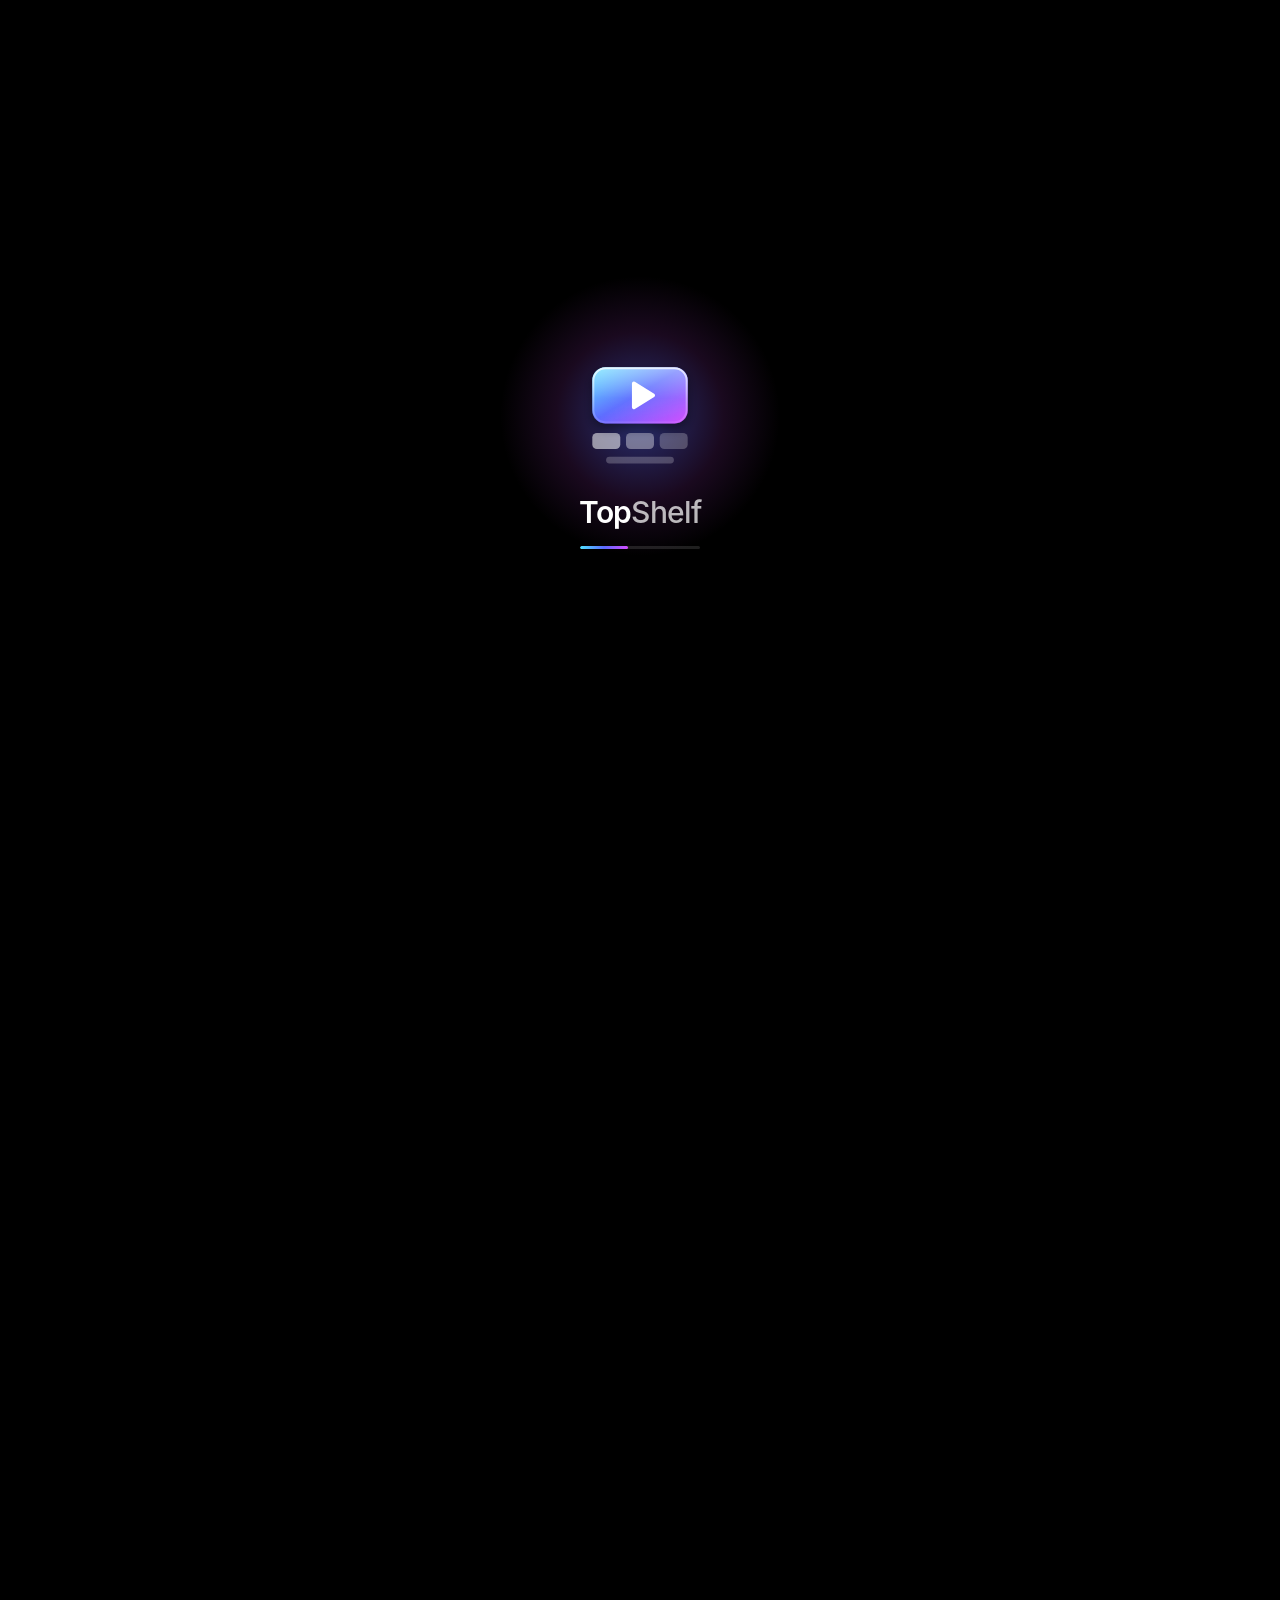
==== app/src/main/assets/index.html @ 3bc80e7e "Settings: the assistant's voices as a list (pick to hear, stays open); values on the full-screen Set" ====
<!doctype html>
<html lang="en">
<head>
<meta charset="utf-8">
<meta name="referrer" content="no-referrer">
<meta name="viewport" content="width=device-width, initial-scale=1, user-scalable=no">
<title>TopShelf</title>
<style>
@font-face { font-family: Inter; src: url(fonts/Inter-Regular.otf); font-weight: 400; }
@font-face { font-family: Inter; src: url(fonts/Inter-Medium.otf); font-weight: 500; }
@font-face { font-family: Inter; src: url(fonts/Inter-SemiBold.otf); font-weight: 600 700; }

:root {
  --ease: cubic-bezier(.2, .8, .2, 1);
  --spring: cubic-bezier(.34, 1.4, .5, 1);
  --tw: 19.4rem;              /* tile width: 5 across a 1920px screen */
  --th: calc(var(--tw) * 9 / 16);
  --glass: rgba(42, 42, 46, .58);
  --glass-hi: rgba(255, 255, 255, .14);
  --text-dim: rgba(255, 255, 255, .62);
  --scroll: 0rem;
}
/* 1rem = 16px on a 1920x1080 screen, always 16:9 */
html { font-size: min(calc(100vw / 120), calc(100vh / 67.5)); }
/* phone held upright: the screen is 64rem wide */
@media (max-aspect-ratio: 20/21) { html { font-size: min(calc(100vw / 64), calc(100vh / 100)); } }
html, body {
  margin: 0; height: 100%; overflow: hidden; overflow: clip;   /* clip: the page itself can never be scrolled */ background: #000; color: #fff;
  font-family: Inter, "Google Sans", system-ui, sans-serif;
  -webkit-font-smoothing: antialiased; cursor: none; user-select: none;
}
/* The stage fills the whole screen. 1rem is sized so a 16:9 area fits; wider screens (phones)
   get extra width, which the layout uses (more dock columns, wider guide). */
:root { --sw: 120; --sh: 67.5; --safe-l: 0px; --safe-r: 0px; --safe-t: 0px; --safe-b: 0px; }
/* The stage (all controls) stays clear of the camera cutout; the photo and full-screen video
   reach past it to the real screen edges. */
#stage {
  position: absolute; left: var(--safe-l); right: var(--safe-r); top: 0; bottom: 0; overflow: visible; background: #000;
  touch-action: none; -webkit-tap-highlight-color: transparent;
}

/* ---------- Background photos ---------- */
#bg {
  position: absolute; top: 0; bottom: 0; left: calc(-1 * var(--safe-l)); right: calc(-1 * var(--safe-r));
  overflow: hidden; transition: filter .6s var(--ease), scale .6s var(--ease);
}
.bgimg {
  position: absolute; inset: -3%; background: center / cover no-repeat;
  opacity: 0; transition: opacity 1.6s ease; will-change: opacity, transform;
}
.bgimg.show { opacity: 1; }
.bgimg.kb { animation: kb var(--kbdur, 40s) linear forwards; }
@keyframes kb {
  from { transform: scale(1.0) translate(0, 0); }
  to   { transform: scale(1.09) translate(var(--kx, -1%), var(--ky, -1%)); }
}
body.still .bgimg.kb, body.deep .bgimg.kb, body.paused .bgimg.kb { animation-play-state: paused; }
#aurora {
  position: absolute; inset: 0; opacity: 0; transition: opacity 1.2s ease;
  background:
    radial-gradient(60% 70% at 18% 20%, #2b4b9b 0%, transparent 60%),
    radial-gradient(55% 60% at 85% 15%, #6a2f8a 0%, transparent 60%),
    radial-gradient(70% 70% at 60% 85%, #0f5c6e 0%, transparent 65%),
    #0b0d18;
}
body.nophotos #aurora { opacity: 1; }
body.deep #bg { filter: brightness(.6) saturate(1.15); scale: 1.03; }
body.settings-open #bg { filter: brightness(.7); }

#scrim {
  position: absolute; top: 0; bottom: 0; left: calc(-1 * var(--safe-l)); right: calc(-1 * var(--safe-r)); pointer-events: none;
  background: linear-gradient(to bottom,
    rgba(0,0,0,.42) 0%, rgba(0,0,0,0) 16%, rgba(0,0,0,0) 38%,
    rgba(0,0,0,.08) 62%, rgba(0,0,0,.45) 100%);
  transition: opacity .6s var(--ease);
}
body.shelf #scrim { opacity: .55; }

/* ---------- Clock & caption ---------- */
#topbar {
  position: absolute; top: 2.6rem; right: 6rem; display: flex; align-items: center; gap: 1.1rem; z-index: 30;
}
.tb {
  position: relative; width: 3.8rem; height: 3.8rem; border-radius: 50%; display: grid; place-items: center;
  color: #fff; background: rgba(40, 40, 44, .42);
  backdrop-filter: blur(1.2rem) saturate(1.5); -webkit-backdrop-filter: blur(1.2rem) saturate(1.5);
  box-shadow: 0 .3rem 1rem rgba(0,0,0,.25), inset 0 0 0 1px rgba(255,255,255,.1);
  transition: scale .22s var(--ease), background .2s, color .2s, opacity .4s;
}
.tb svg { width: 1.9rem; height: 1.9rem; }
.tb .tip {
  position: absolute; top: 4.7rem; left: 50%; translate: -50% -.3rem; font-size: 1.05rem; font-weight: 500;
  white-space: nowrap; color: #fff; opacity: 0; transition: opacity .2s, translate .2s; text-shadow: 0 .1rem .6rem rgba(0,0,0,.6);
}
.tb.sel { background: #fff; color: #111; scale: 1.14; }
.tb.sel .tip { opacity: 1; translate: -50% 0; }
body.shelf .tb, body.shelf #topbar { opacity: 0; pointer-events: none; }
#clock {
  margin-left: .8rem; font-size: 2rem; font-weight: 500;
  letter-spacing: -.01em; text-shadow: 0 .1rem .8rem rgba(0,0,0,.45);
  font-variant-numeric: tabular-nums; transition: opacity .4s;
}
body.clock-off #clock { opacity: 0; }

#caption {
  position: absolute; left: 6rem; top: 37.6rem; translate: 0 -100%; max-width: 62rem;
  text-shadow: 0 .1rem 1rem rgba(0,0,0,.55);
  transition: opacity .5s var(--ease), top .6s var(--ease), translate .5s var(--ease);
}
#caption .sub { font-size: 1.05rem; font-weight: 600; letter-spacing: .08em; text-transform: uppercase; color: var(--text-dim); }
#caption .title {
  font-size: 2rem; font-weight: 600; letter-spacing: -.015em; line-height: 1.18; margin-top: .45rem;
  display: -webkit-box; -webkit-line-clamp: 2; -webkit-box-orient: vertical; overflow: hidden;
  transition: font-size .6s var(--ease);
}
#caption .by { font-size: 1.1rem; color: var(--text-dim); margin-top: .5rem; }
#caption.swap { opacity: 0; translate: 0 calc(-100% + .6rem); }
body.deep #caption { opacity: 0; }
body.shelf #caption { top: 60rem; }
/* The photo's title only shows in photo mode, not above the apps. */
body:not(.shelf) #caption { opacity: 0; }
body.shelf #caption .title { font-size: 3rem; }
body.nophotos #caption { opacity: 0; }

#shelfhint {
  position: absolute; right: 6rem; bottom: 5.4rem; font-size: 1.1rem; color: var(--text-dim);
  opacity: 0; transition: opacity .5s; text-shadow: 0 .1rem .6rem rgba(0,0,0,.6);
}
body.shelf #shelfhint { opacity: 1; }
#pausebadge {
  position: absolute; top: 3.2rem; left: 6rem; font-size: 1.1rem; font-weight: 600;
  padding: .5rem 1rem; border-radius: 2rem; background: var(--glass);
  backdrop-filter: blur(1.5rem); opacity: 0; transition: opacity .3s;
}
body.paused #pausebadge { opacity: 1; }

/* ---------- Home grid ---------- */
#content {
  position: absolute; inset: 0; translate: 0 0;
  transition: translate .55s var(--ease), opacity .45s var(--ease);
}
body.shelf #content { opacity: 0; translate: 0 10rem; pointer-events: none; }
body.deep #content { opacity: 0; translate: 0 6rem; pointer-events: none; }

/* All-apps drawer: hidden below the screen, slides up when you go down from the dock */
#drawer {
  position: absolute; left: 3rem; right: 3rem; top: 8.8rem; bottom: 2.2rem; border-radius: 3.4rem;
  overflow: hidden; translate: 0 calc(100% + 5rem); opacity: 0; z-index: 5;
}
body.deep #drawer { translate: 0 0; opacity: 1; }
body.shelf #drawer { opacity: 0; translate: 0 calc(100% + 5rem); }
#gridscroll {
  position: absolute; inset: 0; overflow-x: hidden; overflow-y: auto; overscroll-behavior: contain;
  touch-action: pan-y; scrollbar-width: none; overflow-anchor: none;
}
#gridscroll::-webkit-scrollbar { display: none; }
#gridwrap { position: relative; width: 100%; }
#dockcells { position: absolute; inset: 0; pointer-events: none; }
#dockcells .cell { pointer-events: auto; }

#hint {
  position: absolute; left: 50%; bottom: .55rem; translate: -50% 0; display: flex; align-items: center; gap: .35rem;
  font-size: .95rem; font-weight: 500; color: rgba(255,255,255,.72); text-shadow: 0 .1rem .5rem rgba(0,0,0,.6);
  opacity: 0; transition: opacity .4s; pointer-events: none;
}
#hint svg { width: 1rem; height: 1rem; animation: nudge 2.4s ease-in-out infinite; }
@keyframes nudge { 0%, 70%, 100% { translate: 0 0; } 82% { translate: 0 .25rem; } }
body.hasdrawer:not(.deep):not(.shelf) #hint { opacity: 1; pointer-events: auto; }

#dock {
  position: absolute; left: 0; right: 0; top: 39.4rem; height: calc(var(--th) + 6.2rem);
  background: linear-gradient(to bottom, rgba(255,255,255,.13), rgba(255,255,255,.07));
  backdrop-filter: blur(2.2rem) saturate(1.7);
  -webkit-backdrop-filter: blur(2.2rem) saturate(1.7);
  border-top: 1px solid rgba(255,255,255,.14);
  transition: opacity .5s var(--ease);
}
body.deep #dock, body.deep .cell.r0 { opacity: 0; }

.cell {
  position: absolute; left: 0; top: 0; width: var(--tw);
  translate: var(--x) var(--y);
  transition: translate .38s var(--ease), opacity .3s;
}
.tile {
  position: relative; width: var(--tw); height: var(--th); border-radius: .85rem; overflow: hidden;
  background: #232326; scale: 1; translate: 0 0;
  box-shadow: 0 .4rem 1rem rgba(0,0,0,.35);
  transition: scale .26s var(--ease), box-shadow .26s var(--ease), translate .2s var(--ease);
  will-change: scale;
}
img { -webkit-user-drag: none; user-select: none; pointer-events: none; }
.tile img.banner { position: absolute; inset: 0; width: 100%; height: 100%; object-fit: cover; }
.tile img.ico {
  position: absolute; left: 50%; top: 50%; height: 56%; translate: -50% -50%;
  filter: drop-shadow(0 .3rem .8rem rgba(0,0,0,.35));
}
.tile .glyph {
  position: absolute; inset: 0; display: grid; place-items: center;
  font-size: 4.2rem; font-weight: 600; letter-spacing: -.03em; color: rgba(255,255,255,.92);
}
.tile .gloss {
  position: absolute; inset: 0; pointer-events: none; opacity: 0; transition: opacity .3s;
  background: radial-gradient(130% 85% at 50% -15%, rgba(255,255,255,.28), rgba(255,255,255,0) 60%);
}
.tile .shine {
  position: absolute; inset: -10%; pointer-events: none; translate: -130% 0;
  background: linear-gradient(115deg, transparent 38%, rgba(255,255,255,.26) 50%, transparent 62%);
}
.label {
  position: absolute; left: -25%; width: 150%; top: calc(var(--th) * 1.06 + .9rem);
  text-align: center; font-size: 1.3rem; font-weight: 500; white-space: nowrap; overflow: hidden;
  text-overflow: ellipsis; opacity: 0; translate: 0 -.5rem;
  text-shadow: 0 .1rem .6rem rgba(0,0,0,.5);
  transition: opacity .22s var(--ease), translate .22s var(--ease);
}

.cell.focus { z-index: 10; }
.cell.focus .tile { scale: 1.12; box-shadow: 0 2.2rem 3rem rgba(0,0,0,.55), 0 0 0 1px rgba(255,255,255,.08); }
.cell.focus .gloss { opacity: 1; }
.cell.focus .shine { animation: shine 1s var(--ease) .12s 1 both; }
.cell.focus .label { opacity: 1; translate: 0 0; }
@keyframes shine { to { translate: 130% 0; } }

.cell.press .tile { scale: 1.04; transition-duration: .1s; }
.cell.bump-l .tile { animation: bumpL .32s var(--ease); }
.cell.bump-r .tile { animation: bumpR .32s var(--ease); }
.cell.bump-u .tile { animation: bumpU .32s var(--ease); }
.cell.bump-d .tile { animation: bumpD .32s var(--ease); }
@keyframes bumpL { 40% { translate: -.7rem 0; } }
@keyframes bumpR { 40% { translate: .7rem 0; } }
@keyframes bumpU { 40% { translate: 0 -.6rem; } }
@keyframes bumpD { 40% { translate: 0 .6rem; } }

.cell.moving { z-index: 20; transition: translate .2s var(--ease); }
.cell.moving .tile { scale: 1.16; animation: wiggle .26s ease-in-out infinite alternate; }
.cell.moving .label { opacity: 1; translate: 0 0; }
@keyframes wiggle { from { rotate: -1.3deg; } to { rotate: 1.3deg; } }
body.move .cell:not(.moving) { opacity: .55; }

.tile.gear { background: linear-gradient(160deg, #3a3a40, #1d1d21); }
.tile.gear svg { position: absolute; left: 50%; top: 50%; width: 4.4rem; translate: -50% -50%; opacity: .9; }

/* ---------- Context menu ---------- */
#menu {
  position: absolute; min-width: 19rem; padding: .7rem; border-radius: 1.4rem; z-index: 50;
  background: var(--glass); backdrop-filter: blur(2.6rem) saturate(1.6);
  -webkit-backdrop-filter: blur(2.6rem) saturate(1.6);
  box-shadow: 0 2rem 4rem rgba(0,0,0,.5);
  opacity: 0; scale: .92; pointer-events: none; transform-origin: top left;
  transition: opacity .2s var(--ease), scale .25s var(--spring);
}
#menu.open { opacity: 1; scale: 1; pointer-events: auto; }
.mi {
  display: flex; align-items: center; gap: 1rem; padding: 1rem 1.3rem; border-radius: .9rem;
  font-size: 1.35rem; font-weight: 500; transition: background .15s, color .15s, scale .2s var(--ease);
}
.mi svg { width: 1.5rem; height: 1.5rem; flex: none; }
.mi.sel { background: #fff; color: #111; scale: 1.03; }

/* ---------- Settings sheet ---------- */
#settings {
  position: absolute; top: 0; right: 0; bottom: 0; width: 44rem; z-index: 40;
  background: rgba(28, 28, 31, .72); backdrop-filter: blur(3rem) saturate(1.6);
  -webkit-backdrop-filter: blur(3rem) saturate(1.6);
  box-shadow: -2rem 0 5rem rgba(0,0,0,.4);
  padding: 4.5rem 3rem 3rem; box-sizing: border-box;
  translate: 105% 0; transition: translate .45s var(--ease);
}
body.settings-open #settings { translate: 0 0; }
#settings h1 { font-size: 2.6rem; font-weight: 600; letter-spacing: -.02em; margin: 0 0 2rem 1.4rem; }
.srow {
  display: flex; align-items: center; justify-content: space-between; gap: 1.5rem;
  padding: 1.15rem 1.4rem; border-radius: 1rem; font-size: 1.35rem; font-weight: 500;
  transition: background .15s, color .15s, scale .2s var(--ease);
}
.srow .val { color: var(--text-dim); display: flex; align-items: center; gap: .6rem; white-space: nowrap; }
.srow .val .ar { opacity: 0; font-weight: 600; transition: opacity .15s; }
.srow.sel { background: #fff; color: #111; scale: 1.02; }
.srow.sel .val { color: rgba(0,0,0,.6); }
.srow.sel .val .ar { opacity: 1; }
.srow.sec { padding-top: 1.35rem; padding-bottom: 1.35rem; }
.srow.sec > span:first-child { font-size: 1.5rem; font-weight: 600; white-space: nowrap; }
.srow.sec .val { font-size: 1.05rem; white-space: normal; text-align: right; max-width: 18rem; }
.srow .chev { font-size: 1.6rem; font-weight: 600; margin-left: .4rem; opacity: .6; }
#settings h1 .sback { display: block; font-size: 1.15rem; font-weight: 500; color: var(--text-dim); margin-bottom: .4rem; letter-spacing: 0; }
.srow.gap { margin-top: 1.4rem; }
.shead { font-size: 1.05rem; font-weight: 600; letter-spacing: .08em; text-transform: uppercase; color: var(--text-dim); padding: 1.6rem 1.4rem .5rem; }
.shead:first-child { padding-top: .2rem; }
.srow input {
  font: inherit; font-size: 1.35rem; width: 15rem; padding: .4rem .8rem; border-radius: .6rem;
  border: 2px solid #0a84ff; outline: none; background: #fff; color: #111;
}
#settings .foot { position: absolute; left: 4.4rem; right: 3rem; bottom: 2.4rem; font-size: 1rem; line-height: 1.4; color: var(--text-dim); }

/* ---------- Toast ---------- */
#toast {
  position: absolute; left: 50%; bottom: 4rem; translate: -50% 1rem; z-index: 60;
  padding: 1rem 1.8rem; border-radius: 2rem; font-size: 1.25rem; font-weight: 500;
  background: var(--glass); backdrop-filter: blur(2rem); -webkit-backdrop-filter: blur(2rem);
  opacity: 0; transition: opacity .3s, translate .3s var(--ease); pointer-events: none;
}
#toast.show { opacity: 1; translate: -50% 0; }
/* ==================== Liquid Glass ==================== */
@property --fx { syntax: '<percentage>'; inherits: true; initial-value: 10%; }
@property --la { syntax: '<angle>'; inherits: true; initial-value: 120deg; }
.glass {
  isolation: isolate;
  box-shadow: 0 1.8rem 4rem rgba(0,0,0,.30), inset 0 0 1.8rem rgba(255,255,255,.06);
  transition: --fx .55s var(--ease), --la .7s var(--ease), opacity .5s var(--ease), translate .5s var(--ease), scale .25s var(--spring);
}
/* bright rim of light around the glass edge; its angle follows your focus */
.glass::after {
  content: ''; position: absolute; inset: 0; border-radius: inherit; padding: .13rem; pointer-events: none; z-index: 2;
  background: linear-gradient(var(--la), rgba(255,255,255,.85), rgba(255,255,255,.16) 20%, rgba(255,255,255,0) 42%,
              rgba(255,255,255,.05) 68%, rgba(255,255,255,.5)) border-box;
  -webkit-mask: linear-gradient(#000 0 0) content-box, linear-gradient(#000 0 0);
  -webkit-mask-composite: xor; mask-composite: exclude;
}
body.glass-solid .glass::after { opacity: .35; }

#dock { left: 3rem; right: 3rem; border-radius: 3.4rem; border-top: none; }
/* soft specular glow inside the dock that slides to the focused app */
#dock::before {
  content: ''; position: absolute; inset: 0; border-radius: inherit; pointer-events: none;
  background: radial-gradient(30rem 11rem at var(--fx) -10%, rgba(255,255,255,.24), rgba(255,255,255,0) 70%);
}

#topbar { top: 2.3rem; right: 4.6rem; gap: .5rem; padding: .5rem 1.4rem .5rem .5rem; border-radius: 3rem; }
.tb { width: 3.8rem; height: 3.8rem; background: transparent; box-shadow: none; backdrop-filter: none; -webkit-backdrop-filter: none; }
.tb.sel { background: rgba(255,255,255,.95); color: #111; }
#clock { font-size: 1.75rem; margin-left: .6rem; }

#settings {
  top: 2rem; right: 2rem; bottom: 2rem; width: 42rem; border-radius: 3rem;
  padding: 3.6rem 2.6rem 2.6rem; translate: calc(100% + 3rem + var(--safe-r)) 0; box-shadow: 0 2rem 5rem rgba(0,0,0,.45);
}
.srow { border-radius: 1.5rem; padding-top: 1rem; padding-bottom: 1rem; }
#srows {
  max-height: calc(100% - 9.6rem); overflow-y: auto; overscroll-behavior: contain; touch-action: pan-y;
  scrollbar-width: none; margin: 0 -1rem; padding: .3rem 1rem; overflow-anchor: none;
}
#srows::-webkit-scrollbar { display: none; }
#settings h1 { margin-bottom: 1.4rem; }
#settings .foot { left: 4rem; bottom: 2.2rem; }
#menu { border-radius: 2.2rem; padding: .8rem; }
.mi { border-radius: 1.4rem; }
#toast { border-radius: 3rem; }
#pausebadge { border-radius: 3rem; }

/* glass edges on app tiles */
.tile .rim {
  position: absolute; inset: 0; border-radius: inherit; pointer-events: none; z-index: 3;
  box-shadow: inset 0 .1rem 0 rgba(255,255,255,.38), inset 0 0 0 .07rem rgba(255,255,255,.14), inset 0 -.1rem 0 rgba(0,0,0,.25);
}
.cell { perspective: 80rem; }
.tile { rotate: var(--rot, y 0deg); transition: scale .26s var(--ease), box-shadow .26s var(--ease), translate .2s var(--ease), rotate .5s var(--spring); }
.cell.focus .tile { box-shadow: 0 2.4rem 3.2rem rgba(0,0,0,.5), 0 0 0 .07rem rgba(255,255,255,.18), 0 0 3rem rgba(255,255,255,.08); }
.cell.focus.rev .shine { animation-name: shineRev; }
@keyframes shineRev { from { translate: 130% 0; } to { translate: -130% 0; } }
</style>
<link rel="stylesheet" href="live.css">
<link rel="stylesheet" href="vod.css">
<link rel="stylesheet" href="extra.css">
<link rel="stylesheet" href="themes.css">
<link rel="stylesheet" href="portrait.css">
<link rel="stylesheet" href="perf.css">
<link rel="stylesheet" href="sports.css">
<link rel="stylesheet" href="looks.css">
</head>
<body class="nophotos booting" data-theme="home">
<div id="splash"><div class="spm"><img src="logo.svg" alt=""></div><div class="spw">Top<span>Shelf</span></div><div class="spb"><i></i></div></div>
<div id="stage">
  <div id="bg">
    <div id="aurora"></div>
    <div class="bgimg"></div>
    <div class="bgimg"></div>
  </div>
  <div id="scrim"></div>
  <!-- each tab's own backdrop (Home keeps the Reddit photos) -->
  <div id="themebg"><div class="th th-movies"></div><div class="th th-series"></div><div class="th th-sports"></div><div class="th th-live"><i class="onair"></i></div><div class="grain"></div></div>

  <div id="content">
    <div id="tshelf"><div class="tsh"></div><div class="tss"><div class="tsin"></div></div></div>
    <div id="dock" class="glass" data-blur=".3" data-tint="rgba(255,255,255,.05)"></div>
    <div id="dockcells"></div>
    <div id="hint">All apps <svg viewBox="0 0 24 24" fill="none" stroke="currentColor" stroke-width="2.4" stroke-linecap="round" stroke-linejoin="round"><path d="M6 9l6 6 6-6"/></svg></div>
  </div>
  <div id="drawer" class="glass" data-lens="0" data-blur="1.6" data-tint="rgba(20,20,24,.3)"><div id="gridscroll"><div id="gridwrap"></div></div></div>
  <div id="live">
    <div id="lvlabel" class="tablabel"><i></i>Live TV</div>
    <div id="lcats" class="glass" data-lens="0" data-blur="1.8" data-tint="rgba(22,22,28,.62)"><div class="lh">Categories</div><div id="lcatlist"></div><div id="lcatmore">⌄</div></div>
    <div id="lguide" class="glass" data-lens="0" data-blur="1.4" data-tint="rgba(20,20,24,.34)">
      <div id="linfo"></div><div id="lgscroll"><div id="lgin"><div id="ltimes"></div><div id="lbody"><div id="lchcol"></div><div id="lrows"><div id="lnow"></div></div></div></div></div><div id="lempty"></div>
    </div>
  </div>
  <div id="sports"><div id="sphead"><div class="spt">Sports</div><div class="spupd"></div></div><div id="sprows"></div></div>
  <div id="vod"><div id="vlabel" class="tablabel"></div><div id="vbg"><div class="vbgi"></div><div class="vbgi"></div><div class="vamb"></div><div class="vamb"></div><div class="vtr" id="vtrbg"></div></div><div id="vhero"></div><div id="vrows"></div></div>
  <div id="player"><video id="video" playsinline></video><div id="mvgrid"></div><div id="pstats"></div><div id="lzap"><div class="lzh"></div><div id="lzlist"></div><div class="lzhint"></div></div><div id="ptune"><div class="ptl"></div><div class="ptc"></div><div class="ptp"></div><div class="ptb"><i></i></div></div><div id="perr"></div><div id="nvcues"></div><div id="osd" class="glass" data-blur="2" data-tint="rgba(12,12,16,.72)"></div></div>

  <div id="caption"><div class="sub"></div><div class="title"></div><div class="by"></div></div>
  <div id="tabs" class="glass" data-blur=".45" data-tint="rgba(255,255,255,.07)">
    <div class="tab active" data-tab="home"><svg class="ti" viewBox="0 0 24 24" fill="none" stroke="currentColor" stroke-width="1.9" stroke-linecap="round" stroke-linejoin="round"><path d="M3 10.5L12 3l9 7.5V20a1 1 0 0 1-1 1h-5v-6h-6v6H4a1 1 0 0 1-1-1z"/></svg><span>Home</span></div><div class="tab" data-tab="movies"><svg class="ti" viewBox="0 0 24 24" fill="none" stroke="currentColor" stroke-width="1.9" stroke-linecap="round" stroke-linejoin="round"><rect x="3" y="4" width="18" height="16" rx="2.5"/><path d="M7 4v16M17 4v16M3 9h4M3 15h4M17 9h4M17 15h4"/></svg><span>Movies</span></div><div class="tab" data-tab="series"><svg class="ti" viewBox="0 0 24 24" fill="none" stroke="currentColor" stroke-width="1.9" stroke-linecap="round" stroke-linejoin="round"><rect x="2.5" y="5" width="19" height="13" rx="2.5"/><path d="M8 21h8M8.5 1.8L12 5l3.5-3.2"/></svg><span>TV Shows</span></div><div class="tab" data-tab="sports"><svg class="ti" viewBox="0 0 24 24" fill="none" stroke="currentColor" stroke-width="1.9" stroke-linecap="round" stroke-linejoin="round"><circle cx="12" cy="12" r="9"/><path d="M12 3a9 9 0 0 1 0 18M3.5 9h17M3.5 15h17M12 3c-2.8 2.4-4 5.4-4 9s1.2 6.6 4 9"/></svg><span>Sports</span></div><div class="tab" data-tab="live"><svg class="ti" viewBox="0 0 24 24" fill="none" stroke="currentColor" stroke-width="1.9" stroke-linecap="round" stroke-linejoin="round"><circle cx="12" cy="12" r="2"/><path d="M16.2 7.8a6 6 0 0 1 0 8.4M7.8 16.2a6 6 0 0 1 0-8.4M19 5a10 10 0 0 1 0 14M5 19A10 10 0 0 1 5 5"/></svg><span>Live TV</span></div>
  </div>
  <div id="topbar" class="glass" data-blur=".45" data-tint="rgba(255,255,255,.07)">
    <div class="tb" data-act="remote" id="tbremote"><svg viewBox="0 0 24 24" fill="none" stroke="currentColor" stroke-width="1.8" stroke-linecap="round" stroke-linejoin="round"><rect x="7" y="2.5" width="10" height="19" rx="5"/><circle cx="12" cy="8" r="2"/><path d="M12 13.5v.01M12 17v.01"/></svg><span class="tip">TV remote</span></div>
    <div class="tb" data-act="search"><svg viewBox="0 0 24 24" fill="none" stroke="currentColor" stroke-width="2" stroke-linecap="round" stroke-linejoin="round"><circle cx="11" cy="11" r="7"/><path d="M20.5 20.5L16 16"/></svg><span class="tip">Search</span></div>
    <div class="tb" data-act="photos"><svg viewBox="0 0 24 24" fill="none" stroke="currentColor" stroke-width="1.8" stroke-linecap="round" stroke-linejoin="round"><rect x="3" y="4" width="18" height="16" rx="3"/><circle cx="9" cy="10" r="1.8"/><path d="M21 16l-5-5-9 9"/></svg><span class="tip">Photo mode</span></div>
    <div class="tb" data-act="settings"><svg viewBox="0 0 24 24" fill="none" stroke="currentColor" stroke-width="1.8" stroke-linecap="round" stroke-linejoin="round"><circle cx="12" cy="12" r="3.2"/><path d="M19.4 15a1.7 1.7 0 0 0 .3 1.8l.1.1a2 2 0 1 1-2.8 2.8l-.1-.1a1.7 1.7 0 0 0-1.8-.3 1.7 1.7 0 0 0-1 1.5V21a2 2 0 1 1-4 0v-.1a1.7 1.7 0 0 0-1.1-1.5 1.7 1.7 0 0 0-1.8.3l-.1.1a2 2 0 1 1-2.8-2.8l.1-.1a1.7 1.7 0 0 0 .3-1.8 1.7 1.7 0 0 0-1.5-1H3a2 2 0 1 1 0-4h.1a1.7 1.7 0 0 0 1.5-1.1 1.7 1.7 0 0 0-.3-1.8l-.1-.1a2 2 0 1 1 2.8-2.8l.1.1a1.7 1.7 0 0 0 1.8.3H9a1.7 1.7 0 0 0 1-1.5V3a2 2 0 1 1 4 0v.1a1.7 1.7 0 0 0 1 1.5 1.7 1.7 0 0 0 1.8-.3l.1-.1a2 2 0 1 1 2.8 2.8l-.1.1a1.7 1.7 0 0 0-.3 1.8V9a1.7 1.7 0 0 0 1.5 1H21a2 2 0 1 1 0 4h-.1a1.7 1.7 0 0 0-1.5 1z"/></svg><span class="tip">Settings</span></div>
    <div id="wx"></div><div id="clock"></div>
  </div>
  <div id="pausebadge" class="glass" data-blur=".8" data-tint="rgba(20,20,24,.3)">Slideshow paused</div>
  <div id="shelfhint"><span class="kh">◀ ▶ browse photos &nbsp;·&nbsp; OK pause &nbsp;·&nbsp; ▼ or Back to return</span><span class="th">Swipe to browse · tap to return</span></div>
  <div id="ticker" class="glass" data-lens="0" data-blur="1" data-tint="rgba(16,18,26,.55)"></div>
  <div id="bigclock"><div class="bt"></div><div class="bd"></div></div>

  <div id="menu" class="glass" data-blur="1" data-tint="rgba(24,24,28,.38)"></div>
  <div id="search" class="glass" data-lens="0" data-blur="1.6" data-tint="rgba(18,18,22,.72)">
    <div id="shead"><svg viewBox="0 0 24 24" fill="none" stroke="currentColor" stroke-width="2" stroke-linecap="round"><circle cx="11" cy="11" r="7"/><path d="M20.5 20.5L16 16"/></svg><input id="sq" type="search" placeholder="Search apps, movies, shows and channels" autocapitalize="off" autocomplete="off" spellcheck="false"><div id="smic"><svg viewBox="0 0 24 24" fill="none" stroke="currentColor" stroke-width="2" stroke-linecap="round" stroke-linejoin="round"><rect x="9" y="2.5" width="6" height="12" rx="3"/><path d="M5 11a7 7 0 0 0 14 0M12 18v3.5"/></svg></div><div id="sclose">✕</div></div>
    <div id="sres"></div>
  </div>
  <div id="link" class="glass" data-lens="0" data-blur="1.6" data-tint="rgba(18,18,22,.78)"><div id="lkhead"><b>Phone &amp; TV link</b><div id="lkclose">✕</div></div><div id="lkbody"></div></div>
  <div id="lkcode" class="glass" data-lens="0" data-blur="1.4" data-tint="rgba(18,18,22,.8)"></div>
  <div id="perfhud"></div>
  <div id="sheet" class="glass" data-lens="0" data-blur="1.6" data-tint="rgba(16,16,20,.82)"><div class="shh"></div><div class="shb"></div><div class="shbtns"></div></div>
  <div id="icpick" class="glass" data-lens="0" data-blur="1.6" data-tint="rgba(18,18,22,.74)"><div id="ictitle"></div><div id="icstrip"></div><div id="ichint"></div><div id="icdone">Cancel</div></div>
  <div id="spick" class="glass" data-lens="0" data-blur="1.6" data-tint="rgba(18,18,22,.72)">
    <div id="spickhead"><svg viewBox="0 0 24 24" fill="none" stroke="currentColor" stroke-width="2" stroke-linecap="round"><circle cx="11" cy="11" r="7"/><path d="M20.5 20.5L16 16"/></svg><input id="spq" type="search" placeholder="Find a team" autocapitalize="off" autocomplete="off" spellcheck="false"><div id="spdone">Done</div></div>
    <div id="spres"></div>
  </div>
  <div id="settings" class="glass" data-lens="0" data-blur="1.3" data-tint="rgba(22,22,26,.5)"><h1>Settings</h1><div id="srows"></div><div class="foot"></div></div>
  <div id="launch"><div class="lxbg"></div><div class="lxc"><div class="lxi"></div><div class="lxt"></div><div class="lxs"></div><div class="lxb"><i></i></div></div></div>
  <div id="toast" class="glass" data-blur=".9" data-tint="rgba(24,24,28,.4)"></div>
</div>

<script>
'use strict';
/* =====================================================================
   TopShelf home screen. Runs inside the Android WebView, where
   window.TopShelf is the native bridge. In a normal browser a mock
   bridge is used so the layout can be previewed.
   ===================================================================== */

const B = window.TopShelf || mockBridge();
const $ = s => document.querySelector(s);
const body = document.body;

// ---- Layout (rem; 1rem = 16px at 1080p). Landscape keeps one tile size on every screen;
// a phone held upright (portrait) gets 3 bigger columns and a tab bar along the bottom. ----
let GAP = 2.75, TW = 19.4, TH = TW * 9 / 16, DOCK_PANEL_H = TH + 6.2, PITCH = TH + 5.8;
let SW = 120, SH = 67.5, COLS = 5, M = 6, DOCK_PANEL_Y = 0, DOCK_Y = 0, DRAWER_X = 3, DRAWER_Y = 8.8;
let PORTRAIT = false, SAFE_T = 0, SAFE_B = 0;      // SAFE_*: camera cutout, in px
const TABBAR_SPACE = 13;                          // rem kept free for the bottom tab bar (portrait)
function remProbe() {
  let p = document.getElementById('remprobe');
  if (!p) {
    p = document.createElement('div');
    p.id = 'remprobe';
    p.style.cssText = 'position:absolute;left:-9999px;top:0;width:100rem;height:0;visibility:hidden;pointer-events:none';
    document.body.appendChild(p);
  }
  return p.getBoundingClientRect().width / 100 || 16;
}
let REM = 0;
function computeLayout() {
  const r = REM = remProbe();
  const st = document.getElementById('stage');
  const w = (st && st.clientWidth) || window.innerWidth, h = (st && st.clientHeight) || window.innerHeight;
  PORTRAIT = !!(w && h && h > w * 1.05);
  document.body.classList.toggle('portrait', PORTRAIT);
  if (PORTRAIT) {
    SW = w / r; SH = h / r;
    COLS = 3; GAP = 2.2;
    TW = (SW - 8 - (COLS - 1) * GAP) / COLS;
  } else {
    SW = w && h ? Math.max(120, w / r) : 120;
    SH = w && h ? Math.max(67.5, h / r) : 67.5;
    GAP = 2.75; TW = 19.4;
    COLS = Math.max(5, Math.min(8, Math.floor((SW - 9 + GAP) / (TW + GAP))));   // at least ~4.5rem side margins
  }
  TH = TW * 9 / 16; DOCK_PANEL_H = TH + 6.2; PITCH = TH + 5.8;
  document.documentElement.style.setProperty('--tw', TW.toFixed(3) + 'rem');
  M = (SW - COLS * TW - (COLS - 1) * GAP) / 2;     // centre the columns
  const bottomRes = PORTRAIT ? TABBAR_SPACE + SAFE_B / r : 0;
  DOCK_PANEL_Y = SH - 2.8 - DOCK_PANEL_H - bottomRes;   // dock sits at the bottom of the screen (above the tab bar)
  DRAWER_Y = PORTRAIT ? 11 + SAFE_T / r : 8.8;
  DRAWER_X = Math.max(1.2, Math.min(3, M - 3));     // panels keep ~3rem of glass around the tiles
  DOCK_Y = DOCK_PANEL_Y + 1.6;                     // top of dock tiles
  document.documentElement.style.setProperty('--sw', SW.toFixed(3));
  document.documentElement.style.setProperty('--sh', SH.toFixed(3));
}
computeLayout();
const GRID_Y = 3;                                 // first row inside the drawer
let gridOff = 0;                                  // how far the drawer is scrolled

// ---- Settings ----
// photo sources that aren't Reddit (Reddit shut its open feeds in 2026): Wikimedia Commons' featured pictures, Bing
const PHOTO_SOURCES = { '@landscapes': 'Landscapes', '@mountains': 'Mountains', '@water': 'Lakes & coasts', '@night': 'Night skies', '@cities': 'Cities', '@featured': 'Featured pictures', '@bing': 'Bing photo of the day' };
function srcLabel(sub) { return PHOTO_SOURCES[sub] ? PHOTO_SOURCES[sub] + (sub === '@bing' ? '' : ' · Wikimedia') : 'r/' + sub; }
const SUB_PRESETS = ['EarthPorn', 'wallpapers', 'SkyPorn', 'CityPorn', 'spaceporn', 'WidescreenWallpaper', 'ExposurePorn'];
const SORTS = [['top-week', 'Top this week'], ['top-month', 'Top this month'], ['top-year', 'Top this year'],
               ['top-all', 'Top of all time'], ['hot', 'Hot right now'], ['new', 'Newest']];
const EVERY = [[15, '15 seconds'], [30, '30 seconds'], [60, '1 minute'], [120, '2 minutes'], [300, '5 minutes']];
const HOME_STYLES = [['classic', 'Classic (widgets & apps)'], ['gallery', 'Gallery (just your photo)'], ['billboard', 'Featured (movies, shows & games)']];
const MENU_STYLES = [['panel', 'Glass panel (original)'], ['rail', 'Icon rail'], ['card', 'Floating card'], ['glance', "Menu + what's on"]];
const BAR_STYLES = [['classic', 'Two pills (original)'], ['float', 'Floating'], ['strip', 'Glass strip'], ['capsule', 'One capsule']];
const CLOCKS = [['12', '12-hour'], ['24', '24-hour'], ['off', 'Hidden']];

const DEFAULTS = { sub: '@landscapes', subs: SUB_PRESETS.slice(), sort: 'top-week', every: 30, motion: true, clock: '12', glass: 'liquid' };
let S = Object.assign({}, DEFAULTS, readJSON('settings', {}));
let order = readJSON('order', []);
let hidden = readJSON('hidden', []);

// Apps that land in the dock by default (first launch only), matched on name.
const DOCK_HINTS = ['youtube', 'nuvio', 'netflix', 'plex', 'disney', 'max', 'prime video', 'hulu', 'stremio',
                    'apple tv', 'jellyfin', 'kodi', 'spotify', 'paramount', 'peacock', 'twitch'];

// ---- State ----
let apps = [];        // from Android
let items = [];       // what's on screen (apps + settings tile)
let focus = 0;
let mode = 'grid';
let tab = 'home';       // home | live
// modes: grid | shelf | menu | settings | move | edit | top | live | player
const isVodTab = () => tab === 'movies' || tab === 'series';
const isVodMode = () => mode === 'vod';
function baseMode() { return tab === 'live' ? 'live' : isVodTab() ? 'vod' : tab === 'sports' ? 'sports' : 'grid'; }
let cellEls = new Map();
const SETTINGS_ITEM = { id: '__settings', label: 'Settings', special: true };

function readJSON(key, fallback) {
  try { const v = B.getPref(key); return v ? JSON.parse(v) : fallback; } catch (e) { return fallback; }
}
function writeJSON(key, v) { try { B.setPref(key, JSON.stringify(v)); } catch (e) {} }

/* =========================== Apps =========================== */

function loadApps() {
  try { apps = JSON.parse(B.getApps()) || []; } catch (e) { apps = []; }
  if (!order.length) {
    // First run: favourites first, then alphabetical.
    const rank = a => {
      const l = a.label.toLowerCase();
      const i = DOCK_HINTS.findIndex(h => l === h || l.startsWith(h + ' ') || l.startsWith(h));
      return i < 0 ? 999 : i;
    };
    apps.sort((a, b) => rank(a) - rank(b) || a.label.localeCompare(b.label));
    order = apps.map(a => a.id);
    writeJSON('order', order);
  }
  buildItems();
}

function buildItems() {
  const byId = new Map(apps.map(a => [a.id, a]));
  const hid = new Set(hidden);
  const list = [];
  for (const id of order) if (byId.has(id)) { if (!hid.has(id)) list.push(byId.get(id)); byId.delete(id); }
  for (const a of apps) if (byId.has(a.id) && !hid.has(a.id)) list.push(a);   // newly installed apps go last
  items = list.concat([SETTINGS_ITEM]);
}

function saveOrder() {
  const shown = items.filter(i => !i.special).map(i => i.id);
  const rest = order.filter(id => !shown.includes(id));
  order = shown.concat(rest);
  writeJSON('order', order);
}

function iconUrl(a, banner) {
  return 'https://topshelf.local/icon/' + encodeURIComponent(a.id) + (banner ? '?b=1' : '');
}

function shade(hex, amt) {
  const n = parseInt((hex || '#2a2a2e').slice(1), 16);
  const f = c => Math.max(0, Math.min(255, Math.round(c + (amt > 0 ? (255 - c) * amt : c * amt))));
  return `rgb(${f(n >> 16 & 255)},${f(n >> 8 & 255)},${f(n & 255)})`;
}

const GEAR = '<svg viewBox="0 0 24 24" fill="none" stroke="#fff" stroke-width="1.6" stroke-linecap="round" stroke-linejoin="round"><circle cx="12" cy="12" r="3.2"/><path d="M19.4 15a1.7 1.7 0 0 0 .3 1.8l.1.1a2 2 0 1 1-2.8 2.8l-.1-.1a1.7 1.7 0 0 0-1.8-.3 1.7 1.7 0 0 0-1 1.5V21a2 2 0 1 1-4 0v-.1a1.7 1.7 0 0 0-1.1-1.5 1.7 1.7 0 0 0-1.8.3l-.1.1a2 2 0 1 1-2.8-2.8l.1-.1a1.7 1.7 0 0 0 .3-1.8 1.7 1.7 0 0 0-1.5-1H3a2 2 0 1 1 0-4h.1a1.7 1.7 0 0 0 1.5-1.1 1.7 1.7 0 0 0-.3-1.8l-.1-.1a2 2 0 1 1 2.8-2.8l.1.1a1.7 1.7 0 0 0 1.8.3H9a1.7 1.7 0 0 0 1-1.5V3a2 2 0 1 1 4 0v.1a1.7 1.7 0 0 0 1 1.5 1.7 1.7 0 0 0 1.8-.3l.1-.1a2 2 0 1 1 2.8 2.8l-.1.1a1.7 1.7 0 0 0-.3 1.8V9a1.7 1.7 0 0 0 1.5 1H21a2 2 0 1 1 0 4h-.1a1.7 1.7 0 0 0-1.5 1z"/></svg>';

function makeCell(a) {
  const cell = document.createElement('div');
  cell.className = 'cell';
  const tile = document.createElement('div');
  tile.className = 'tile';
  if (a.special) {
    tile.classList.add('gear');
    tile.innerHTML = GEAR;
  } else if (typeof customTile === 'function' && customTile(tile, a)) {
    // a look you picked (Change icon)
  } else if (a.banner) {
    const img = new Image();
    img.className = 'banner';
    img.decoding = 'async';
    img.src = iconUrl(a, true);
    img.onerror = () => { img.remove(); fillIcon(tile, a); };
    tile.appendChild(img);
  } else {
    fillIcon(tile, a);
  }
  tile.insertAdjacentHTML('beforeend', '<div class="gloss"></div><div class="shine"></div><div class="rim"></div>');
  const label = document.createElement('div');
  label.className = 'label';
  label.textContent = a.label;
  cell.append(tile, label);
  return cell;
}

function fillIcon(tile, a) {
  tile.style.background = `linear-gradient(160deg, ${shade(a.tint, .18)}, ${shade(a.tint, -.25)})`;
  if (a.mock) {
    tile.insertAdjacentHTML('afterbegin', `<div class="glyph">${esc(a.label.slice(0, 1))}</div>`);
    return;
  }
  const img = new Image();
  img.className = 'ico';
  img.decoding = 'async';
  img.src = iconUrl(a, false);
  img.onerror = () => { img.remove(); tile.insertAdjacentHTML('afterbegin', `<div class="glyph">${esc(a.label.slice(0, 1))}</div>`); };
  tile.prepend(img);
}

function esc(s) { return String(s).replace(/[&<>"]/g, c => ({ '&': '&amp;', '<': '&lt;', '>': '&gt;', '"': '&quot;' }[c])); }

// Position inside the cell's own container (the dock, or the drawer's scrolling grid).
function pos(i) {
  const r = Math.floor(i / COLS), c = i % COLS;
  return r === 0 ? { x: M + c * (TW + GAP), y: DOCK_Y }
                 : { x: M - DRAWER_X + c * (TW + GAP), y: GRID_Y + (r - 1) * PITCH };
}
// Scroll the drawer just enough to show a row (remote control); touch scrolls it natively.
function revealDrawerRow(rr) {
  const sc = $('#gridscroll'), r = remPx();
  if (!sc || !sc.clientHeight) return;
  const top = (GRID_Y + rr * PITCH - 1.5) * r, bot = (GRID_Y + rr * PITCH + PITCH) * r;
  if (top < sc.scrollTop) sc.scrollTo({ top: Math.max(0, top), behavior: 'smooth' });
  else if (bot > sc.scrollTop + sc.clientHeight) sc.scrollTo({ top: bot - sc.clientHeight, behavior: 'smooth' });
}
// Position on screen (for placing the app menu next to a tile).
function screenPos(i) {
  const r = Math.floor(i / COLS), c = i % COLS;
  gridOff = ($('#gridscroll').scrollTop || 0) / remPx();
  return { x: M + c * (TW + GAP), y: r === 0 ? DOCK_Y : DRAWER_Y + GRID_Y + (r - 1) * PITCH - gridOff };
}

function render() {
  const dockWrap = $('#dockcells'), gridWrap = $('#gridwrap');
  const keep = new Set(items.map(i => i.id));
  for (const [id, el] of cellEls) if (!keep.has(id)) { el.remove(); cellEls.delete(id); }
  items.forEach((a, i) => {
    let el = cellEls.get(a.id);
    if (!el) { el = makeCell(a); cellEls.set(a.id, el); }
    const home = i < COLS ? dockWrap : gridWrap;
    if (el.parentNode !== home) home.appendChild(el);
    const p = pos(i);
    el.classList.toggle('r0', i < COLS);
    el.style.setProperty('--x', p.x + 'rem');
    el.style.setProperty('--y', p.y + 'rem');
  });
  $('#gridwrap').style.height = (GRID_Y + Math.max(1, Math.ceil((items.length - COLS) / COLS)) * PITCH + 1) + 'rem';
  focus = Math.max(0, Math.min(focus, items.length - 1));
  applyFocus();
}

function applyFocus() {
  if (typeof moveLight === 'function') moveLight();
  items.forEach((a, i) => cellEls.get(a.id).classList.toggle('focus', i === focus && tab === 'home' && mode !== 'shelf' && mode !== 'top'));
  const row = Math.floor(focus / COLS);
  const deep = row >= 1 && mode !== 'shelf' && tab === 'home';
  body.classList.toggle('deep', deep);
  body.classList.toggle('hasdrawer', items.length > COLS);
  if (deep) revealDrawerRow(row - 1);
  if (window.tshelfUpdate) tshelfUpdate();
}

function bump(dir) {
  const el = cellEls.get(items[focus].id);
  const cls = 'bump-' + dir;
  el.classList.remove('bump-l', 'bump-r', 'bump-u', 'bump-d');
  void el.offsetWidth;
  el.classList.add(cls);
  setTimeout(() => el.classList.remove(cls), 340);
}

function moveFocus(dir) {
  const n = items.length, c = focus % COLS;
  let next = focus;
  if (dir === 'l') { if (c > 0) next = focus - 1; }
  else if (dir === 'r') { if (c < COLS - 1 && focus + 1 < n) next = focus + 1; }
  else if (dir === 'u') {
    if (focus >= COLS) next = focus - COLS;
    else { if (window.tshelfEnter && tshelfEnter()) return; return enterTop(); }
  }
  else if (dir === 'd') {
    if (focus + COLS < n) next = focus + COLS;
    else if (Math.floor(focus / COLS) < Math.floor((n - 1) / COLS)) next = n - 1;
  }
  if (next === focus) return bump(dir);
  focus = next;
  applyFocus();
  tilt(dir);
}

function activate() {
  const a = items[focus];
  if (!a) return;
  if (a.special) return openSettings();
  const el = cellEls.get(a.id);
  el.classList.add('press');
  setTimeout(() => el.classList.remove('press'), 160);
  openApp(a);
}
/* Opens an app behind a short launch screen (its icon on a dimmed backdrop). */
function openApp(a) {
  if (typeof showLaunch === 'function') showLaunch({ app: a, title: a.label, sub: 'Opening…' });
  setTimeout(() => {
    let ok = false;
    try { ok = B.launch(a.id); } catch (e) {}
    if (!ok) { if (typeof hideLaunch === 'function') hideLaunch(); toast(`Couldn't open ${a.label}`); }
  }, 140);
}

/* ---- Move mode (rearrange) ---- */
function startMove() {
  if (items[focus].special) return;
  mode = 'move';
  body.classList.add('move');
  cellEls.get(items[focus].id).classList.add('moving');
  toast('Use the arrows to move · OK when done');
}
function moveItem(dir) {
  const last = items.length - 2;        // settings tile stays last
  const c = focus % COLS;
  let to = focus;
  if (dir === 'l' && c > 0) to = focus - 1;
  if (dir === 'r' && c < COLS - 1 && focus + 1 <= last) to = focus + 1;
  if (dir === 'u' && focus >= COLS) to = focus - COLS;
  if (dir === 'd') to = Math.min(focus + COLS, last);
  if (to === focus) return bump(dir);
  const [it] = items.splice(focus, 1);
  items.splice(to, 0, it);
  focus = to;
  render();
}
function endMove() {
  const el = cellEls.get(items[focus].id);
  if (el) el.classList.remove('moving');
  body.classList.remove('move');
  mode = 'grid';
  saveOrder();
  applyFocus();
}

/* =========================== Context menu =========================== */

const ICONS = {
  move: '<svg viewBox="0 0 24 24" fill="none" stroke="currentColor" stroke-width="2" stroke-linecap="round" stroke-linejoin="round"><path d="M5 9l-3 3 3 3M9 5l3-3 3 3M15 19l-3 3-3-3M19 9l3 3-3 3M2 12h20M12 2v20"/></svg>',
  info: '<svg viewBox="0 0 24 24" fill="none" stroke="currentColor" stroke-width="2" stroke-linecap="round"><circle cx="12" cy="12" r="10"/><path d="M12 16v-4M12 8h.01"/></svg>',
  hide: '<svg viewBox="0 0 24 24" fill="none" stroke="currentColor" stroke-width="2" stroke-linecap="round" stroke-linejoin="round"><path d="M17.9 17.9A10.1 10.1 0 0 1 12 20c-7 0-11-8-11-8a18.5 18.5 0 0 1 5.1-5.9M9.9 4.2A9 9 0 0 1 12 4c7 0 11 8 11 8a18.5 18.5 0 0 1-2.2 3.2M1 1l22 22"/><path d="M14.1 14.1a3 3 0 1 1-4.2-4.2"/></svg>',
  dock: '<svg viewBox="0 0 24 24" fill="none" stroke="currentColor" stroke-width="2" stroke-linecap="round" stroke-linejoin="round"><path d="M12 19V5M5 12l7-7 7 7"/></svg>',
  open: '<svg viewBox="0 0 24 24" fill="none" stroke="currentColor" stroke-width="2" stroke-linecap="round" stroke-linejoin="round"><path d="M14 4h6v6M20 4l-9 9M18 14v5a1 1 0 0 1-1 1H5a1 1 0 0 1-1-1V7a1 1 0 0 1 1-1h5"/></svg>',
  play: '<svg viewBox="0 0 24 24" fill="currentColor"><path d="M7 4.5v15a1 1 0 0 0 1.5.86l12.5-7.5a1 1 0 0 0 0-1.72L8.5 3.64A1 1 0 0 0 7 4.5z"/></svg>',
  add: '<svg viewBox="0 0 24 24" fill="none" stroke="currentColor" stroke-width="2.2" stroke-linecap="round"><path d="M12 5v14M5 12h14"/></svg>',
  check: '<svg viewBox="0 0 24 24" fill="none" stroke="currentColor" stroke-width="2.2" stroke-linecap="round" stroke-linejoin="round"><path d="M5 12.5l4.5 4.5L19 7.5"/></svg>',
  star: '<svg viewBox="0 0 24 24" fill="none" stroke="currentColor" stroke-width="2" stroke-linejoin="round"><path d="M12 3l2.8 5.7 6.2.9-4.5 4.4 1.1 6.2L12 17.3 6.4 20.2l1.1-6.2L3 9.6l6.2-.9z"/></svg>',
  ext: '<svg viewBox="0 0 24 24" fill="none" stroke="currentColor" stroke-width="2" stroke-linecap="round" stroke-linejoin="round"><rect x="3" y="5" width="18" height="14" rx="2.5"/><path d="M10 9.5v5l4-2.5z"/></svg>'
};
let menuSel = 0, menuItems = [], menuFrom = 'grid';

/* A small menu of actions (hold OK / long-press). Opens beside `anchor` (an element) on a TV or
   landscape phone; a phone held upright gets it as a sheet along the bottom. */
function showMenu(entries, anchor, title) {
  if (!entries.length) return;
  menuItems = entries;
  menuSel = 0;
  menuFrom = mode === 'menu' ? menuFrom : mode;
  const m = $('#menu');
  m.innerHTML = (title ? `<div class="mh">${esc(title)}</div>` : '') +
    menuItems.map(([k, t], i) => `<div class="mi${i === 0 ? ' sel' : ''}">${ICONS[k] || ''}<span>${esc(t)}</span></div>`).join('');
  const r = remPx(), st = stageEl.getBoundingClientRect();
  const w = 22, h = menuItems.length * 4.1 + (title ? 3.4 : 0) + 2.5;
  let left = SW / 2 - w / 2, top = SH / 2 - h / 2;
  if (anchor) {
    const b = anchor.getBoundingClientRect();
    const ax = (b.left - st.left) / r, ar = (b.right - st.left) / r, ay = (b.top - st.top) / r;
    left = ar + 1.6; top = ay;
    if (left + w > SW - 1) { left = ax - w - 1.6; m.style.transformOrigin = 'top right'; } else m.style.transformOrigin = 'top left';
    if (left < 1) { left = Math.max(1, Math.min(SW - w - 1, (ax + ar) / 2 - w / 2)); top = (b.bottom - st.top) / r + 1; }
  }
  top = Math.max(2, Math.min(top, SH - h - 1));
  m.style.left = left + 'rem';
  m.style.top = top + 'rem';
  mode = 'menu';
  styleGlass(m);
  m.classList.add('open');
  body.classList.add('menu-open');
  try { B.haptic && B.haptic(); } catch (e) {}
}
function openMenu() {
  const a = items[focus];
  if (!a || a.special) return;
  showMenu([
    ['move', 'Move', startMove],
    ...(focus >= COLS ? [['dock', 'Move to front', () => { const [it] = items.splice(focus, 1); items.unshift(it); focus = 0; render(); saveOrder(); }]] : []),
    ['brush', 'Change icon', () => setTimeout(() => icOpen(a), 30)],
    ['info', 'App info', () => B.appInfo(a.id)],
    ['hide', 'Hide from home', () => hideApp(a)]
  ], cellEls.get(a.id) && cellEls.get(a.id).querySelector('.tile'), PORTRAIT ? a.label : '');
}
function menuMove(d) {
  menuSel = (menuSel + d + menuItems.length) % menuItems.length;
  [...$('#menu').querySelectorAll('.mi')].forEach((el, i) => el.classList.toggle('sel', i === menuSel));
}
function closeMenu() {
  $('#menu').classList.remove('open');
  body.classList.remove('menu-open');
  mode = menuFrom && menuFrom !== 'menu' ? menuFrom : baseMode();
  if (isVodTab() && typeof vMark === 'function') vMark();
  if (tab === 'live' && typeof lvDraw === 'function') lvDraw();
  if (tab === 'sports' && typeof spMark === 'function') spMark();
  if (window.tshelfUpdate) tshelfUpdate();
}
function menuPick() {
  const it = menuItems[menuSel];
  closeMenu();
  if (it) it[2]();
}
function hideApp(a) {
  hidden = hidden.concat([a.id]);
  writeJSON('hidden', hidden);
  buildItems();
  render();
  toast(`${a.label} hidden · unhide in Settings`);
}

/* =========================== Background photos =========================== */

let photos = [], pIndex = -1, slideTimer = null, layer = 0, reqId = 0, lastFetch = 0, paused = false, showToken = 0;

function cleanTitle(t) {
  return String(t || '')
    .replace(/\[[^\]]*\]/g, '')
    .replace(/\((?:oc|[^)]*\d{3,5}\s*[x×]\s*\d{3,5}[^)]*)\)/gi, '')
    .replace(/\b\d{3,5}\s*[x×]\s*\d{3,5}\b/g, '')
    .replace(/\bOC\b/g, '')
    .replace(/\s+([,.!?])/g, '$1')
    .replace(/[\s,;:|-]+$/g, '')
    .replace(/\s{2,}/g, ' ')
    .trim();
}

let photoStatus = 'Loading…';

function loadPhotos(force) {
  const now = Date.now();
  if (!force && now - lastFetch < 45 * 60 * 1000) return;
  lastFetch = now;
  let cached = null;
  try { cached = B.getCachedPhotos(S.sub, S.sort); } catch (e) {}
  if (cached) { try { setPhotos(JSON.parse(cached), false); } catch (e) {} }
  photoStatus = 'Loading…';
  const id = String(++reqId);
  try { B.fetchPhotos(S.sub, S.sort, id); } catch (e) { window.tsPhotos(id, null, 'bridge error'); }
}

window.tsRedditSignedIn = () => {
  toast('Signed in to Reddit');
  if (!PHOTO_SOURCES[S.sub]) { photos = []; lastFetch = 0; loadPhotos(true); }
  refreshSettings();
};
window.tsPhotos = (id, json, err) => {
  if (id !== String(reqId)) return;
  if (json) {
    const list = JSON.parse(json);
    let note = ''; try { note = B.photoNote ? B.photoNote() : ''; } catch (e) {}
    photoStatus = `${list.length} photos${note}`;
    setPhotos(list, true);
    refreshSettings();
    return;
  }
  photoStatus = `Failed — ${err || 'unknown error'}`;
  if (!photos.length) body.classList.add('nophotos');
  toast(`Couldn't load ${srcLabel(S.sub)} — details in Settings`);
  refreshSettings();
};

function setPhotos(list, fresh) {
  if (!Array.isArray(list) || !list.length) return;
  const same = photos.length === list.length && photos.every((p, i) => p.img === list[i].img);
  if (same) return;
  const hadPhotos = photos.length > 0 && !body.classList.contains('nophotos');
  photos = list.slice();
  for (let i = photos.length - 1; i > 0; i--) { const j = Math.floor(Math.random() * (i + 1)); [photos[i], photos[j]] = [photos[j], photos[i]]; }
  pIndex = -1;
  if (!hadPhotos || !fresh) showPhoto(1);
  else scheduleSlide();
}

let imgFailures = 0;
function showPhoto(step, tries = 0) {
  if (!photos.length) return;
  if (tries >= Math.min(photos.length, 8)) {
    photoStatus = `${photos.length} photos found, but the images wouldn't load`;
    if (body.classList.contains('nophotos')) toast('Photos found but images failed to load — see Settings');
    refreshSettings();
    return;
  }
  pIndex = (pIndex + step + photos.length) % photos.length;
  const p = photos[pIndex];
  const token = ++showToken;
  // screen-sized copy first (much lighter for the TV), then the original links
  const urls = [photoSized(p.img), p.img, p.full ? photoSized(p.full) : null, p.full].filter((u, i, a) => u && a.indexOf(u) === i);
  const tryUrl = url => {
    const img = new Image();
    img.decoding = 'async';
    img.referrerPolicy = 'no-referrer';
    img.onload = () => {
      if (token !== showToken) return;          // a newer photo was requested meanwhile
      const layers = document.querySelectorAll('.bgimg');
      const next = layers[layer ^ 1], cur = layers[layer];
      next.style.backgroundImage = `url("${url.replace(/"/g, '%22')}")`;
      next.style.setProperty('--kbdur', (S.every + 6) + 's');
      next.style.setProperty('--kx', (Math.random() * 3 - 1.5).toFixed(2) + '%');
      next.style.setProperty('--ky', (Math.random() * 2 - 1).toFixed(2) + '%');
      next.classList.remove('kb');
      void next.offsetWidth;
      if (S.motion) next.classList.add('kb');
      next.classList.add('show');
      cur.classList.remove('show');
      layer ^= 1;
      body.classList.remove('nophotos');
      if (window.onPhotoShown) onPhotoShown();
      setCaption(p);
      if ((S.look || 'glass') === 'ink') lookInk(img);       // (Photo Ink: the panels take this photo's colour)
      scheduleSlide();
    };
    img.onerror = () => {
      if (token !== showToken) return;
      const nextUrl = urls[urls.indexOf(url) + 1];
      if (nextUrl) return tryUrl(nextUrl);                     // refused: try the next link
      showPhoto(step >= 0 ? 1 : -1, tries + 1);
    };
    img.src = url;
  };
  tryUrl(urls[0]);
  // preload the one after
  const after = photos[(pIndex + 1) % photos.length];
  if (after) { const pre = new Image(); pre.referrerPolicy = 'no-referrer'; pre.src = photoSized(after.img); }
}

function photoSized(u) {
  try { return u && B.photoSizing && B.photoSizing() ? 'https://topshelf.local/photo?u=' + encodeURIComponent(u) : u; } catch (e) { return u; }
}

function refreshSettings() { if (mode === 'settings') { buildSettings(); drawSettings(); } }

function setCaption(p) {
  const c = $('#caption');
  c.classList.add('swap');
  setTimeout(() => {
    c.querySelector('.sub').textContent = p.src ? p.src : 'r/' + (p.sub || S.sub);
    c.querySelector('.title').textContent = cleanTitle(p.title);
    c.querySelector('.by').textContent = p.author ? (p.src ? 'by ' : 'u/') + p.author : '';
    c.classList.remove('swap');
  }, 350);
}

function scheduleSlide() {
  clearTimeout(slideTimer);
  if (paused || document.hidden || !photos.length) return;
  slideTimer = setTimeout(() => showPhoto(1), S.every * 1000);
}

/* =========================== Top bar (photo mode + settings) =========================== */

let topSel = 0;
const topEls = () => [...document.querySelectorAll('#tabs .tab, #topbar .tb')].filter(el => el.dataset.act !== 'remote' || (typeof lkOn === 'function' && lkOn()));
function drawTop() {
  topEls().forEach((el, i) => el.classList.toggle('sel', mode === 'top' && i === topSel));
}
function enterTop() {
  mode = 'top';
  topSel = Math.max(0, topEls().findIndex(el => el.dataset.tab === tab));
  drawTop(); applyFocus();
  if (tab === 'live') lvDraw();
  if (isVodTab()) vMark();
}
function exitTop() { mode = baseMode(); drawTop(); applyFocus(); if (tab === 'live') { lvDraw(); if (LV.zone === 'guide') lvSchedulePreview(); } if (isVodTab()) vFocus(true); if (tab === 'sports') spMark(); }
function topActivate(i) {
  const el = topEls()[i];
  if (!el) return;
  if (el.dataset.tab) {                         // OK on a tab: go there and step into its content
    if (el.dataset.tab === tab) { if (mode === 'top') exitTop(); return; }
    switchTab(el.dataset.tab, false);
    return;
  }
  if (mode === 'top') exitTop();
  if (el.dataset.act === 'photos') enterShelf(); else if (el.dataset.act === 'search') openSearch(); else if (el.dataset.act === 'remote') openLink(); else openSettings();
}

/* =========================== Shelf (photo) mode =========================== */

function enterShelf() {
  if (!photos.length || body.classList.contains('nophotos')) { toast('No photos loaded yet — see Settings'); return; }
  mode = 'shelf';
  body.classList.add('shelf');
  applyFocus();
}
function exitShelf() {
  mode = baseMode();
  body.classList.remove('shelf');
  if (paused) togglePause();
  applyFocus();
  if (tab === 'live') lvDraw();
}
function togglePause() {
  paused = !paused;
  body.classList.toggle('paused', paused);
  scheduleSlide();
}

/* =========================== Settings =========================== */

let sRows = [], sSel = 0, editing = null;

function homeLabel() {
  let st = 'off';
  try { st = B.homeStatus(); } catch (e) {}
  let how = ''; try { how = B.homeMode ? B.homeMode() : ''; } catch (e) {}
  if (st === 'on' && how === 'watcher') return 'On · a picture of Home covers Google\'s screen while TopShelf comes back';
  return { default: 'TopShelf is home', on: 'On · straight to TopShelf', paused: 'Redirect paused', off: 'Not set up' }[st] || st;
}

function buildAllSettings() {
  const subs = Array.from(new Set(Object.keys(PHOTO_SOURCES).concat([S.sub], S.subs || SUB_PRESETS)));
  sRows = [
    { label: 'Photos from', value: () => srcLabel(S.sub), cycle: d => { const i = subs.indexOf(S.sub); S.sub = subs[(i + d + subs.length) % subs.length]; changedPhotos(); },
      edit: { get: () => S.sub, set: setSub } },
    ...(B.redditSignIn ? [{ label: 'Reddit account', value: () => { let on = false; try { on = B.redditSignedIn(); } catch (e) {} return on ? 'Signed in' : 'Not signed in'; },
      ok: () => { let on = false; try { on = B.redditSignedIn(); } catch (e) {}
        if (on) { B.redditSignOut(); toast('Signed out of Reddit'); refreshSettings(); } else { B.redditSignIn(); } } }] : []),
    { label: 'Photos', value: () => photoStatus.startsWith('Failed') || photoStatus.includes("wouldn't") ? 'Failed (details below)' : photoStatus.split(' · ')[0] + (photoStatus.includes(' · ') ? ' (see below)' : ''),
      okLabel: 'Reload the photos now', ok: () => { photos = []; lastFetch = 0; body.classList.add('nophotos'); loadPhotos(true); toast('Reloading photos…'); } },
    { label: 'Show', value: () => SORTS.find(s => s[0] === S.sort)[1], cycle: d => { S.sort = step(SORTS, S.sort, d); changedPhotos(); } },
    { label: 'Menu', value: () => S.nav === 'top' ? 'Bar across the top' : 'Side menu',
      cycle: () => { S.nav = S.nav === 'top' ? 'side' : 'top'; save(); toast(S.nav === 'top' ? 'Switching to the bar across the top…' : 'Switching to the side menu…'); } },
    { label: 'Home style', value: () => (HOME_STYLES.find(x => x[0] === (S.homeStyle || 'classic')) || HOME_STYLES[0])[1],
      cycle: d => { S.homeStyle = step(HOME_STYLES, S.homeStyle || 'classic', d || 1); save(); toast('Home: ' + HOME_STYLES.find(x => x[0] === S.homeStyle)[1] + '…'); } },
    ...(S.nav !== 'top' ? [{ label: 'Side menu style', value: () => (MENU_STYLES.find(x => x[0] === (S.menuStyle || 'panel')) || MENU_STYLES[0])[1],
      cycle: d => { S.menuStyle = step(MENU_STYLES, S.menuStyle || 'panel', d || 1); save(); toast('Side menu: ' + MENU_STYLES.find(x => x[0] === S.menuStyle)[1] + '…'); } }] : []),
    ...(S.nav === 'top' ? [{ label: 'Bar style', value: () => (BAR_STYLES.find(x => x[0] === (S.barStyle || 'classic')) || BAR_STYLES[0])[1],
      cycle: d => { S.barStyle = step(BAR_STYLES, S.barStyle || 'classic', d || 1); save(); toast('Bar style: ' + BAR_STYLES.find(x => x[0] === S.barStyle)[1]); } }] : []),
    ...(IS_TV ? [{ label: 'App bar', value: () => S.dock ? 'Shown' : 'Hidden', cycle: () => { S.dock = !S.dock; save(); } }] : []),
    { label: 'Change photo every', value: () => EVERY.find(s => s[0] === S.every)[1], cycle: d => { S.every = step(EVERY, S.every, d); save(); scheduleSlide(); } },
    ...(!IS_TV && B.nhUpright ? [{ label: 'Upright layout', value: () => { let on = false; try { on = !!JSON.parse(B.nhInfo()).upright; } catch (e) {} return on ? 'Same as the TV (beta)' : 'Phone'; },
      cycle: () => { let on = false; try { on = !!JSON.parse(B.nhInfo()).upright; } catch (e) {} toast(on ? 'Upright, TopShelf goes back to the phone layout' : 'Upright, TopShelf now looks like it does on the TV'); setTimeout(() => B.nhUpright(!on), 600); } }] : []),
    ...(!IS_TV && B.nhSetOff ? [{ label: 'Sideways layout', value: () => { let off = false; try { off = !!JSON.parse(B.nhInfo()).off; } catch (e) {} return off ? 'Classic' : 'Same as the TV'; },
      cycle: () => { let off = false; try { off = !!JSON.parse(B.nhInfo()).off; } catch (e) {} B.nhSetOff(!off); toast(off ? 'Turned sideways, TopShelf now looks like it does on the TV' : 'Sideways, TopShelf keeps its classic look'); setTimeout(() => location.reload(), 400); } }] : []),
    ...(IS_TV && B.nhSetOff ? [{ label: 'Home screen', value: () => (typeof NH !== 'undefined' && NH.on) ? 'Android (smooth)' : 'Web page (older)',
      cycle: () => { const on = typeof NH !== 'undefined' && NH.on; B.nhSetOff(on); toast(on ? 'Switching to the page version…' : 'Switching to the Android version…'); setTimeout(() => location.reload(), 400); } }] : []),
    { label: 'Look', value: () => (LOOKS.find(x => x[0] === (S.look || 'glass')) || LOOKS[0])[1], chevron: true,
      ok: () => showMenu(LOOKS.map(x => ['check', (x[0] === (S.look || 'glass') ? '✓ ' : '') + x[1] + ' · ' + x[2], () => { if ((S.look || 'glass') === x[0]) return; S.look = x[0]; save(); applyGlassMode(); toast(`Look: ${x[1]} · Home redraws in a moment`); }]), null, 'Look') },
    { label: 'Glass', value: () => (S.look && S.look !== 'glass' ? 'Not used with this look · ' : '') + (({ liquid: 'Liquid', frosted: 'Frosted', solid: 'Solid' })[S.glass] || 'Liquid'),
      cycle: d => { S.glass = step([['liquid'], ['frosted'], ['solid']], S.glass, d); save(); applyGlassMode(); } },
    { label: 'Slow zoom', value: () => S.motion ? 'On' : 'Off', cycle: () => { S.motion = !S.motion; save(); applyMotion(); } },
    { label: 'Clock', value: () => CLOCKS.find(s => s[0] === S.clock)[1], cycle: d => { S.clock = step(CLOCKS, S.clock, d); save(); tick(); } },
    { label: 'Home widgets', value: () => ({ all: "Time, weather and what's next", clock: 'Just the time', off: 'Off' })[S.widgets || 'all'],
      cycle: d => { S.widgets = step([['all'], ['clock'], ['off']], S.widgets || 'all', d); save(); } },
    { id: 'weather', label: 'Weather', value: () => S.wxName || 'Off',
      edit: { wide: true, type: 'text', ph: 'City or ZIP code (leave empty for off)', get: () => S.wxQuery || '', set: v => wxSetPlace(v) } },
    { label: 'Temperature', value: () => S.wxUnit === 'c' ? 'Celsius (°C)' : 'Fahrenheit (°F)', cycle: () => { S.wxUnit = S.wxUnit === 'c' ? 'f' : 'c'; save(); wxFetch(true); } },
    { label: 'Screensaver', value: () => (SAVER_TIMES.find(t => t[0] === saverMinutes()) || SAVER_TIMES[0])[1],
      cycle: d => { S.saver = step(SAVER_TIMES, S.saver != null ? S.saver : (IS_TV ? 10 : 0), d); save(); } },
    { label: 'Bedtime', value: () => (BED_TIMES.find(t => t[0] === bedStart()) || BED_TIMES[0])[1] + (bedNow() ? ' · on now' : ''),
      cycle: d => { S.bedtime = step(BED_TIMES, bedStart(), d); save(); bedApply(); } },
    ...(IS_TV ? [] : [{ label: 'Screen rotation', value: () => ({ auto: 'Auto (follow phone)', portrait: 'Portrait', landscape: 'Landscape' })[rotation()] || 'Auto',
      cycle: d => { const v = step([['auto'], ['portrait'], ['landscape']], rotation(), d); try { B.setRotation(v); } catch (e) { S.rotate = v; } } }]),
    { id: 'posters', label: 'Movie & TV poster URL', gap: true, value: () => S.posterUrl ? urlLabel(S.posterUrl, 'Custom') : 'Default posters',
      edit: { wide: true, get: () => S.posterUrl || '', set: v => {
        v = (v || '').trim();
        if (v && !/\{(imdb_id|imdbId|imdb|id|tmdb_id|tmdbId|tmdb)\}/.test(v)) { toast('That link has no {imdb_id} or {tmdb_id} in it'); return; }
        S.posterUrl = v; save(); if (typeof vRefreshPosters === 'function') vRefreshPosters();
        toast(v ? 'Posters will use your poster service' : 'Back to default posters');
      } } },
    { label: 'Movies & TV look', value: () => S.vodLook === 'classic' ? 'Classic posters' : 'Shelves',
      cycle: () => { S.vodLook = S.vodLook === 'classic' ? 'shelves' : 'classic'; save(); } },
    { id: 'tmdb', label: 'TMDB key', value: () => S.tmdbKey ? 'Added' : 'Not added · more rows',
      edit: { wide: true, ph: 'Paste your TMDB API key (themoviedb.org › Settings › API)', get: () => S.tmdbKey || '', set: v => {
        v = (v || '').trim();
        if (v && !/^[0-9a-f]{32}$/i.test(v) && !/^eyJ[\w-]+\.[\w-]+\.[\w-]+$/.test(v)) { toast("That doesn't look like a TMDB API key"); return; }
        S.tmdbKey = v; save();
        toast(v ? 'TMDB rows will appear in Movies & TV Shows' : 'TMDB rows removed');
      } } },
    { label: 'Phone & TV link', value: () => IS_TV ? (lkInfo().paired || []).length ? `${lkInfo().paired.length} phone(s) linked` : 'Link your phone' : lkOn() ? `Linked to ${lkTvName()}` : 'Not linked',
      ok: () => { closeSettings(); openLink(); } },
    { label: 'Game alerts', value: () => S.gameAlerts === false ? 'Off' : 'On', cycle: () => { S.gameAlerts = S.gameAlerts === false; save(); if (window.spTick) spTick(); } },
    { label: 'Red zone alerts', value: () => S.gameAlerts === false ? 'Off (game alerts are off)' : S.redZone === false ? 'Off' : 'On · your team inside the 20',
      cycle: () => { S.redZone = S.redZone === false; save(); } },
    // on the phone: set it up for the linked TV (its setup page opens in the phone's browser)
    ...(!IS_TV && typeof lkOn === 'function' && lkOn() ? [
      { label: 'Fantasy players', value: () => `Pick your players for ${lkTvName()}'s alerts`, chevron: true, ok: async () => {
          toast(`Asking ${lkTvName()}…`);
          const r = await lkSend({ type: 'fantasy', page: 'players' });
          if (!r) return;
          if (!r.url) { toast(`${lkTvName()} isn't on your home network right now (or needs an update)`); return; }
          if (B.openWeb) B.openWeb(r.url); else toast('Open ' + r.url + ' in your browser');
        } },
      { label: 'Yahoo Fantasy', value: () => `Alerts on ${lkTvName()} · set up here`, chevron: true, ok: async () => {
          toast(`Asking ${lkTvName()}…`);
          const r = await lkSend({ type: 'fantasy' });
          if (!r) return;
          if (!r.url) { toast(`${lkTvName()} isn't on your home network right now`); return; }
          if (B.openWeb) B.openWeb(r.url); else toast('Open ' + r.url + ' in your browser');
        } }
    ] : []),
    ...(IS_TV && B.fantasyStatus ? [
      { label: 'Yahoo Fantasy', value: () => { const f = fyStat(); return !f.connected ? (f.players ? `My players · ${f.players} picked` : f.error && /403/.test(f.error) ? 'Yahoo refused access (403) · pick your players instead' : 'Not connected · alerts for your players') : f.error ? 'Problem: ' + f.error.slice(0, 48) : (f.teams || 'Connected'); },
        chevron: true, ok: () => { const f = fyStat(); if (!f.connected) {
            if (!B.fantasyPlayers) { B.fantasySetup(); return; }
            showMenu([['tv', f.players ? `Change my players (${f.players}) on my phone` : 'Pick my players on my phone', () => B.fantasyPlayers()],
                      ['open', 'Connect Yahoo (needs Yahoo’s approval)', () => B.fantasySetup()],
                      ...(f.players ? [['hide', 'Clear my players', () => { B.fantasyClearPlayers(); refreshSettings(); toast('Players cleared'); }]] : [])], null, 'Fantasy alerts');
            return; }
          showMenu([['open', 'Check for news now', () => { B.fantasyRefresh(); toast('Checking your players…'); }],
                    ['tv', 'Set up again (new QR code)', () => B.fantasySetup()],
                    ['hide', 'Disconnect Yahoo Fantasy', () => { B.fantasyDisconnect(); refreshSettings(); toast('Yahoo Fantasy disconnected'); }]], null, 'Yahoo Fantasy'); } },
      ...(B.fantasyScoring ? [{ label: 'Fantasy scoring', value: () => ({ half: 'Half PPR (Yahoo default)', ppr: 'PPR (a point a catch)', std: 'Standard (no points a catch)' })[B.fantasyScoring()] || 'Half PPR',
        cycle: () => { B.fantasyScoringNext(); refreshSettings(); }, ok: () => { B.fantasyScoringNext(); refreshSettings(); } }] : []),
      ...[['scoring', 'Fantasy · scoring plays'], ['big', 'Fantasy · big plays'], ['injury', 'Fantasy · injury news'], ['final', 'Fantasy · final results']].map(([k, label]) => (
        { label, value: () => fyStat().on && fyStat().on[k] === false ? 'Off' : 'On', cycle: () => { B.fantasyToggle(k); refreshSettings(); }, ok: () => { B.fantasyToggle(k); refreshSettings(); } }))
    ] : []),
    { label: 'Sports & teams', value: () => { const n = Object.values(SP.prefs.teams).reduce((a, l) => a + l.length, 0); return SP.prefs.leagues.length ? `${SP.prefs.leagues.length} sports · ${n} teams` : 'Not set up'; },
      ok: () => { closeSettings(); spPickOpen(); } },
    { label: 'Top Shelf', value: () => (TS_MODES.find(t => t[0] === tshelfSetting()) || TS_MODES[0])[1],
      cycle: d => { S.topShelf = step(TS_MODES, tshelfSetting(), d); save(); tshelfUpdate(); } },
    { label: 'Trailer previews', value: () => ({ card: 'In the poster', bg: 'Behind the title', off: 'Off' })[S.trailers || 'card'],
      cycle: d => { S.trailers = step([['card'], ['bg'], ['off']], S.trailers || 'card', d); save(); if (typeof vTrStop === 'function') vTrStop(); } },
    { label: 'Header trailer', value: () => S.trailerFit === 'fit' ? 'In place of the picture' : 'Rows slide down',
      cycle: () => { S.trailerFit = S.trailerFit === 'fit' ? 'slide' : 'fit'; save(); if (typeof vTrFitClass === 'function') vTrFitClass(); } },
    { label: 'Trailer starts after', value: () => (S.trailerDelay || 5) + ' seconds',
      cycle: d => { const o = [2, 3, 5, 8, 12]; const i = o.indexOf(S.trailerDelay || 5); S.trailerDelay = o[((i < 0 ? 2 : i) + (d < 0 ? -1 : 1) + o.length) % o.length]; save(); } },
    { label: 'Trailer sound', value: () => S.trailerSound ? 'On' : 'Off', cycle: () => { S.trailerSound = !S.trailerSound; save(); } },
    /* Featured trailers' black bars: lit from the picture's edges (a smooth glow, or a blurred reflection of the edge), or left black */
    { label: 'Ambient light on trailers', value: () => S.ambientBars === false ? 'Off' : S.ambientStyle === 'reflection' ? 'Reflection · a blurred mirror of the edge' : 'Glow · the edge\'s colours',
      cycle: d => { const o = ['glow', 'reflection', 'off'], cur = S.ambientBars === false ? 'off' : S.ambientStyle === 'reflection' ? 'reflection' : 'glow';
        const n = o[(o.indexOf(cur) + (d < 0 ? -1 : 1) + o.length) % o.length]; S.ambientBars = n !== 'off'; if (n !== 'off') S.ambientStyle = n; save(); } },
    /* YouTube trailers that run on into the channel's outro: stopped where SponsorBlock says it starts, or this many
       seconds before the end when nobody has marked it (Apple TV's trailers have no outro). */
    { label: 'Trailer outro', value: () => { const t = typeof S.trailerTail === 'number' ? S.trailerTail : 10; return t ? 'Skip marked outro, else last ' + t + ' s' : 'Skip marked outro only'; },
      cycle: d => { const o = [0, 5, 10, 15, 20]; const t = typeof S.trailerTail === 'number' ? S.trailerTail : 10; const i = o.indexOf(t); S.trailerTail = o[((i < 0 ? 2 : i) + (d < 0 ? -1 : 1) + o.length) % o.length]; save(); } },
    { label: 'Subtitle size', value: () => ({ s: 'Small', m: 'Medium', l: 'Large', xl: 'Extra large' })[S.subSize || 'm'],
      cycle: d => { S.subSize = step([['s'], ['m'], ['l'], ['xl']], S.subSize || 'm', d); save(); } },
    { label: 'Subtitle background', value: () => S.subBg === 'shadow' ? 'Shadow only' : 'Dark box', cycle: () => { S.subBg = S.subBg === 'shadow' ? 'box' : 'shadow'; save(); } },
    ...(IS_TV ? [{ label: 'Match frame rate', value: () => S.matchRate === false ? 'Off' : 'On', cycle: () => { S.matchRate = S.matchRate === false; save(); } },
      { label: 'Next episode', value: () => S.autoNext === false ? 'Ask each time' : 'Automatic', cycle: () => { S.autoNext = S.autoNext === false; save(); } }] : []),
    { id: 'playlist', label: 'Live TV playlist', value: () => { const m = liveInfo().m3u || ''; return m.includes('|') ? m.split('|').length + ' playlists' : urlLabel(m, 'Not set'); },
      edit: { wide: true, ph: 'M3U link (several playlists: separate the links with | )', get: () => liveInfo().m3u || '', set: v => { const i = liveInfo(); const c = String(v || '').split('|').map(x => cleanUrl(x)).filter(Boolean).join('|'); B.liveSetUrls(c, i.epg || ''); if (c) liveRefreshNow(); else { lvLoad(); } } } },
    ...(IS_TV ? [{ label: 'Xtream login', value: () => { const m = (liveInfo().m3u || '').match(/^(https?:\/\/[^/?#|]+)[^|]*get\.php\?[^|]*username=([^&|]+)/i); return m ? decodeURIComponent(m[2]) + ' on ' + m[1].replace(/^https?:\/\//, '') : 'Server, username and password (instead of a link)'; },
      edit: { wide: true, type: 'text', ph: 'server:port  username  password', get: () => '', set: v => {
        const p = String(v || '').trim().split(/\s+/);
        if (p.length < 3) { toast('Type the server, your username and your password, with spaces between them'); return; }
        let srv = /^https?:\/\//i.test(p[0]) ? p[0] : 'http://' + p[0]; srv = srv.replace(/\/+$/, '').replace(/\/(get|player_api)\.php.*$/i, '');
        const u = encodeURIComponent(p[1]), pw = encodeURIComponent(p.slice(2).join(' '));
        B.liveSetUrls(`${srv}/get.php?username=${u}&password=${pw}&type=m3u_plus&output=ts`, `${srv}/xmltv.php?username=${u}&password=${pw}`);
        liveRefreshNow(); toast('Signing in to your service…'); } } }] : []),
    { id: 'epg', label: 'Live TV guide (EPG)', value: () => urlLabel(liveInfo().epg, 'From playlist'),
      edit: { wide: true, get: () => liveInfo().epg || '', set: v => { const i = liveInfo(); B.liveSetUrls(i.m3u || '', cleanUrl(v)); if (i.m3u) liveRefreshNow(); } } },
    { label: 'Live TV plays in', value: () => S.livePlayer === 'external' ? 'Another app' : 'TopShelf',
      cycle: () => { S.livePlayer = S.livePlayer === 'external' ? 'builtin' : 'external'; save(); } },
    { label: 'TopShelf updates', value: () => { if (typeof updInfo !== 'function' || !B.updInfo) return 'Not available'; const i = updInfo(); return !i.token ? 'Not set up' : UPD.latest && UPD.latest.newer ? `${UPD.latest.name} ready — install` : `Up to date (${(B.getVersion && B.getVersion()) || '?'})`; },
      ok: () => { if (!updReady()) return updSetupSheet(); if (UPD.latest && UPD.latest.newer) { closeSettings(); updInstall(); } else updCheck(true); } },
    { label: 'Go back to the previous version', value: () => UPD.latest && UPD.latest.fallback ? 'TopShelf ' + (UPD.latest.fallback.of || 'before this one') : (UPD.latest ? 'None kept for this version' : 'Checking…'),
      ok: () => { if (!UPD.latest) return updCheck(true); if (!UPD.latest.fallback) return toast('There\'s no previous version kept for this one');
        sheetOpen('Go back to the previous version?', `<p class="shsm">This puts back TopShelf ${esc(UPD.latest.fallback.of || '')}, the version before the latest. Your settings stay as they are. The next update brings you forward again.</p>`,
          [['Go back', () => { closeSettings(); toast('Getting the previous version…'); B.updInstall(UPD.latest.fallback.apk || 'TopShelf-fallback.apk'); }], ['Cancel', null]]); } },
    { label: 'Updates access token', value: () => typeof updInfo === 'function' && B.updInfo && updInfo().token ? 'Set ' + (updInfo().tokenHint || '') : 'Not set',
      edit: { wide: true, type: 'text', ph: 'GitHub fine-grained token (github_pat_…)', get: () => '', set: v => updSetToken(v) } },
    { label: 'Live TV video', value: () => typeof NV === 'undefined' || !IS_TV ? 'Web page' : S.liveEngine === 'web' ? 'Web page (older)' : NV.ok ? "TV's player" : "TV's player (unavailable)",
      cycle: () => { if (!IS_TV) return; S.liveEngine = S.liveEngine === 'web' ? 'tv' : 'web'; save(); try { B.nvSetOff(false); NV.ok = S.liveEngine !== 'web' && B.nvOk(); NV.fails = 0; NV.bad.clear(); } catch (e) {} if (LV.playing) { const ch = LV.playing, full = LV.full; lvStop(); lvPlay(ch, full); } } },
    { label: 'Channel preview', value: () => S.livePreview === false ? 'Off' : 'On',
      cycle: () => { S.livePreview = S.livePreview === false; save(); if (S.livePreview === false) { lvStop(); lvSetPlayer(''); } } },
    { label: 'Pause & rewind', value: () => S.timeshift === false ? 'Off' : 'On · last 30 min',
      cycle: () => { S.timeshift = S.timeshift === false; save(); try { B.nhReload('settings'); } catch (e) {} } },
    { label: 'Turn on to Live TV', value: () => S.liveWake === false ? 'Off · always Home' : 'On · the channel you were watching',
      cycle: () => { S.liveWake = S.liveWake === false; save(); } },
    { label: 'Hidden channels', value: () => { const n = readJSON('liveHiddenChans', []).length; return n ? `${n} hidden` : 'None · hold OK on a channel to hide it'; },
      ok: () => lvHiddenChansMenu() },
    { label: 'Channel group order', value: () => readJSON('liveCatOrder', []).length ? 'Your order · OK puts back the playlist\'s' : "Playlist's order · hold OK on a group › Move",
      ok: () => { if (!readJSON('liveCatOrder', []).length) { toast('In Live TV, hold OK on a group and choose Move'); return; } writeJSON('liveCatOrder', []); try { B.nhLiveGroups && B.nhLiveGroups(); } catch (e) {} refreshSettings(); toast("Groups are back in the playlist's order"); } },
    ...(IS_TV && B.ringStatus ? [{ label: 'Ring doorbell', value: () => { try { const r = JSON.parse(B.ringStatus()); return r.connected ? (r.listening ? 'On' : 'Connecting') + (r.name ? ' · ' + r.name : '') : r.state || 'Not connected'; } catch (e) { return ''; } },
      chevron: true, ok: () => { let r = {}; try { r = JSON.parse(B.ringStatus()); } catch (e) {}
        if (!r.connected) { B.ringSetup(); return; }
        showMenu([['play', 'Try it (the doorbell card, with a fresh picture)', () => B.ringTest()],
                  ['tv', 'Sign in again (new QR code)', () => B.ringSetup()],
                  ['hide', 'Disconnect Ring', () => { B.ringDisconnect(); refreshSettings(); toast('Ring disconnected'); }]], null, 'Ring doorbell'); } }] : []),
    ...(IS_TV && B.cwClear ? [{ label: 'Continue watching', value: () => { const n = B.cwCount(); return n ? `${n} title${n === 1 ? '' : 's'} · OK to clear` : 'Empty'; },
      ok: () => { const n = B.cwCount(); if (!n) { toast('Continue watching is already empty'); return; }
        showMenu([['hide', `Clear all ${n} title${n === 1 ? '' : 's'}`, () => { B.cwClear(); refreshSettings(); toast('Continue watching cleared · watching something brings it back'); }],
                  ['check', 'Keep them', () => {}]], null, 'Clear Continue watching?'); } }] : []),
    ...(IS_TV && B.traktStatus ? [{ label: 'Trakt', value: () => { try { const t = JSON.parse(B.traktStatus()); return t.connected ? 'Connected' + (t.user ? ' · ' + t.user : '') + (t.err ? ' · problem: ' + t.err.slice(0, 40) : '') : t.err ? t.err.slice(0, 60) : 'Not connected'; } catch (e) { return ''; } },
      chevron: true, ok: () => { let t = {}; try { t = JSON.parse(B.traktStatus()); } catch (e) {}
        if (!t.connected) { B.traktSetup(); return; }
        showMenu([['open', 'Sync now', () => { B.traktSync(); toast('Syncing with Trakt…'); }],
                  ['tv', 'Set up again (new QR code)', () => B.traktSetup()],
                  ['hide', 'Disconnect Trakt', () => { B.traktDisconnect(); refreshSettings(); toast('Trakt disconnected'); }]], null, 'Trakt'); } }] : []),
    ...(!IS_TV && typeof lkOn === 'function' && lkOn() ? [{ label: 'Trakt', value: () => `For ${lkTvName()} · set up here`, chevron: true, ok: async () => {
          toast(`Asking ${lkTvName()}…`);
          const r = await lkSend({ type: 'trakt' });
          if (!r) return;
          if (!r.url) { toast(`${lkTvName()} isn't on your home network right now (or needs an update)`); return; }
          if (B.openWeb) B.openWeb(r.url); else toast('Open ' + r.url + ' in your browser');
        } }] : []),
    ...(IS_TV && B.addonsOpen ? [{ label: 'Addons', value: () => { try { const i = JSON.parse(B.addonsInfo()); return i.count ? `${i.on} on${i.count > i.on ? ' · ' + (i.count - i.on) + ' off' : ''}${i.streams ? ' · streams' : ''}` : 'None yet'; } catch (e) { return ''; } },
      chevron: true, ok: () => { closeSettings(); setTimeout(() => B.addonsOpen(), 250); } }] : []),
    ...(!IS_TV && typeof lkOn === 'function' && lkOn() ? [{ label: 'Addons', value: () => `On ${lkTvName()} · add and manage`, chevron: true, ok: async () => {
          toast(`Asking ${lkTvName()}…`);
          const r = await lkSend({ type: 'addons' });
          if (!r) return;
          if (!r.url) { toast(`${lkTvName()} isn't on your home network right now (or needs an update)`); return; }
          if (B.openWeb) B.openWeb(r.url); else toast('Open ' + r.url + ' in your browser');
        } }] : []),
    ...(IS_TV && B.driveStatus ? [
      { label: 'Google Drive', value: () => { const d = gdStat(); return !d.connected ? (d.err ? 'Signed out' : 'Not set up') : !d.on ? 'Connected · uploads off' : (d.email || 'Connected') + (d.queue ? ' · uploading' : '') + (d.free > 0 ? ` · ${Math.round(d.free / 1073741824)} GB free` : ''); },
        chevron: true, ok: () => { const d = gdStat(); if (!d.connected) { B.driveSetup(); return; }
          showMenu([['tv', d.on ? 'Stop uploading recordings' : 'Upload recordings', () => { B.driveToggle('on'); refreshSettings(); }],
                    ['hide', d.delLocal ? 'Keep a copy on the TV too' : 'Delete from the TV once on Drive', () => { B.driveToggle('delLocal'); refreshSettings(); }],
                    ['open', 'Set up again (new QR code)', () => B.driveSetup()],
                    ['hide', 'Disconnect Google Drive', () => { B.driveDisconnect(); refreshSettings(); toast('Google Drive disconnected (recordings already there stay)'); }]], null, 'Google Drive'); } }] : []),
    ...(!IS_TV && typeof lkOn === 'function' && lkOn() ? [
      { label: 'Recordings', value: () => `On ${lkTvName()} · see and manage`, chevron: true, ok: () => { closeSettings(); lkRecList(); } },
      { label: 'Google Drive', value: () => `Recordings on ${lkTvName()} · set up here`, chevron: true, ok: async () => {
          toast(`Asking ${lkTvName()}…`);
          const r = await lkSend({ type: 'drive' });
          if (!r) return;
          if (!r.url) { toast(`${lkTvName()} isn't on your home network right now`); return; }
          if (B.openWeb) B.openWeb(r.url); else toast('Open ' + r.url + ' in your browser');
        } }] : []),
    ...(IS_TV && B.recInfo ? [{ label: 'Recordings', value: () => { try { const i = JSON.parse(B.recInfo()); return `${i.done || 0} recorded · ${(i.next || 0) + (i.now || 0)} coming up · ${i.storage}`; } catch (e) { return ''; } },
      ok: () => toast('Recordings are in Live TV › Categories › Recordings. A USB drive is used when one is plugged in.') }] : []),
    { label: 'Reminders', value: () => REMS.list.length ? `${REMS.list.length} upcoming` : 'None', ok: () => remMenu() },
    { label: 'Channel groups', value: () => { const n = lvHiddenCats().size; return n ? `${n} hidden` : 'All shown'; }, chevron: true, ok: () => settingsSub('groups') },
    { label: 'Refresh Live TV', value: () => LV.refreshing ? (LV.progress || 'Loading…') : shortStatus(liveInfo().status), ok: () => liveRefreshNow() },
    { label: 'Backup & restore', gap: true, value: () => IS_TV ? 'Save or restore settings' : 'Save, restore or copy to TV', ok: () => bkMenu() },
    { label: 'Icon pack', value: () => icPackLabel(), cycle: d => icPackCycle(d), ok: () => icPackCycle(1) },
    ...(!IS_TV && lkOn() ? [{ label: 'TV app icons', value: () => 'Send a photo to ' + lkTvName(), ok: () => { closeSettings(); icTvApps(); } }] : []),
    { label: 'Reset custom icons', value: () => { const n = Object.keys(ICN).length; return n ? `${n} customized` : ''; }, ok: () => icResetAll() },
    { label: 'Home button', value: homeLabel, ok: homeButton, cycle: homeButton },
    ...(IS_TV && B.keepReady ? [{ label: 'Keep TopShelf ready', value: () => B.keepReady() ? 'On · Home comes straight back' : 'Off',
      ok: () => { B.keepReadySet(!B.keepReady()); drawSettings(); }, cycle: () => { B.keepReadySet(!B.keepReady()); drawSettings(); } }] : []),
    { label: hidden.length ? `Show ${hidden.length} hidden app${hidden.length > 1 ? 's' : ''}` : 'No hidden apps', value: () => '',
      ok: () => { if (!hidden.length) return; hidden = []; writeJSON('hidden', hidden); buildItems(); render(); buildSettings(); drawSettings(); toast('All apps shown'); } },
    { label: 'Reset app order', value: () => '', ok: () => { order = []; writeJSON('order', []); loadApps(); focus = 0; render(); toast('App order reset'); } },
    ...(B.displayInfo ? [{ label: 'Screen', value: () => { try { return B.displayInfo().replace('x', '×').replace(' @', ' · ') ; } catch (e) { return ''; } }, ok: () => {} }] : []),
    ...(IS_TV && B.tryRenderScale ? [{ label: 'Picture sharpness', value: () => renderScaleName(B.getRenderScale()), cycle: d => renderScaleStep(d), ok: () => renderScaleStep(1) }] : []),
    { label: 'Speed test', value: () => 'Measure this TV', ok: () => setTimeout(speedTest, 200) },
    ...(IS_TV ? [{ label: 'Diagnostic report', value: () => 'Run a test', ok: () => setTimeout(() => diagRun('tv'), 200) }] : []),
    ...(IS_TV && B.aiInfo ? [
      { label: 'Anthropic API key', value: () => { let i = {}; try { i = JSON.parse(B.aiInfo()); } catch (e) {} return i.key ? 'Added · Claude answers voice requests' : 'Not added (console.anthropic.com)'; },
        edit: { wide: true, type: 'text', ph: 'Paste your Anthropic API key (sk-ant-…)', get: () => '', set: v => {
          v = (v || '').trim();
          if (!B.aiSetKey(v)) { toast("That doesn't look like an Anthropic API key (it starts with sk-ant-)"); return; }
          toast(v ? 'Claude is ready: press the mic and ask' : 'Key removed');
        } } },
      { label: 'Claude model', value: () => { let i = {}; try { i = JSON.parse(B.aiInfo()); } catch (e) {} return i.model === 'haiku' ? 'Haiku · fastest, simplest answers' : i.model === 'opus' ? 'Opus · smartest, slower and costs most' : 'Sonnet · smart and quick (recommended)'; },
        cycle: () => { let i = {}; try { i = JSON.parse(B.aiInfo()); } catch (e) {} const n = { haiku: 'sonnet', sonnet: 'opus', opus: 'haiku' }[i.model || 'sonnet']; if (B.aiSetModel) B.aiSetModel(n); } },
      { label: 'Voice requests', value: () => { let i = {}; try { i = JSON.parse(B.aiInfo()); } catch (e) {} return i.voice === false ? 'Off · the mic only searches' : 'On · “put on the Falcons game”, “what did I miss”'; },
        cycle: () => { let i = {}; try { i = JSON.parse(B.aiInfo()); } catch (e) {} B.aiSetVoice(i.voice === false); } },
      { label: 'Read answers aloud', value: () => { let i = {}; try { i = JSON.parse(B.aiInfo()); } catch (e) {} return i.speak === false ? 'Off · answers only on screen' : 'On · in the TV’s own voice'; },
        cycle: () => { let i = {}; try { i = JSON.parse(B.aiInfo()); } catch (e) {} B.aiSetSpeak(i.speak === false); } },
      { label: 'Voice', value: () => { let i = {}; try { i = JSON.parse(B.aiInfo()); } catch (e) {} return i.voiceName || 'The TV’s usual voice'; },
        ok: () => {
          let vs = []; try { vs = JSON.parse(B.aiVoices()); } catch (e) {}
          if (!vs.length) { toast('Getting the TV’s voices… press OK again in a moment'); return; }
          // (the list stays open after a pick, so voices can be tried one after another; Back when you've chosen)
          const open = () => { let l = []; try { l = JSON.parse(B.aiVoices()); } catch (e) {}
            // (the list starts at the voice in use, the next ones after it: trying them in turn is one press down each)
            const at = l.findIndex(v => v.on); if (at > 0) l = l.slice(at).concat(l.slice(0, at));
            showMenu(l.map(v => ['', (v.on ? '✓  ' : '') + v.label, () => { B.aiSetVoiceName(v.name); setTimeout(() => { refreshSettings(); open(); }, 250); }]), null, 'Voice · OK to hear one · Back when done'); };
          open();
        } },
      { label: 'Speaking speed', value: () => { let i = {}; try { i = JSON.parse(B.aiInfo()); } catch (e) {} return i.rate || 'Normal'; },
        ok: () => { if (B.aiNextRate) B.aiNextRate(); setTimeout(drawSettings, 300); } },
      { label: 'Ask from the remote', value: () => { let i = {}; try { i = JSON.parse(B.aiInfo()); } catch (e) {} return i.star === false ? '★ button: Google TV’s own' : '★ button asks Claude (needs the Home button set-up)'; },
        cycle: () => { let i = {}; try { i = JSON.parse(B.aiInfo()); } catch (e) {} if (B.aiSetStar) B.aiSetStar(i.star === false); } },
    ] : []),
    ...(IS_TV && B.selfCheck ? [{ label: 'Run a self-check', value: () => 'TopShelf tests its own screens (about a minute)', ok: () => { closeSettings(); setTimeout(() => B.selfCheck(), 600); } }] : []),
    ...(!IS_TV && typeof lkOn === 'function' && lkOn() ? [{ label: 'Report a glitch on the TV', value: () => `When ${lkTvName()}'s screen looks wrong`,
      ok: async () => { const r = await lkSend({ type: 'glitch' }); if (r) toast(r.ok ? `${lkTvName()} is sending what just happened` : `${lkTvName()} needs an update first`); } }] : []),
    ...(IS_TV && B.reportGlitch ? [{ label: 'Report a glitch', value: () => 'Send what just happened', ok: () => { closeSettings(); setTimeout(() => B.reportGlitch(''), 400); toast('Sending what just happened…'); } }] : []),
    ...(!IS_TV && lkOn() ? [{ label: 'TV diagnostic report', value: () => 'Test ' + lkTvName() + ' and send the report', ok: () => showMenu([
        ['play', 'Run a new test on the TV', () => diagFromPhone(false)],
        ['save', 'Get the last report from the TV', () => diagFromPhone(true)]], null, 'TV diagnostic report') }] : []),
    { label: 'Show frame rate', value: () => HUD.on ? 'On' : 'Off', cycle: () => { hudToggle(); }, ok: () => { hudToggle(); refreshSettings(); } },
    { label: 'Open Google TV home', gap: true, value: () => '', ok: () => { closeSettings(); B.openStockHome(); } },
    { label: 'Android settings', value: () => '', ok: () => { closeSettings(); B.openSettings(); } }
  ];
}
const IS_TV = (() => { try { return !!(B.isTv && B.isTv()); } catch (e) { return false; } })();
function rotation() { try { return B.getRotation ? B.getRotation() : (S.rotate || 'auto'); } catch (e) { return 'auto'; } }
function liveInfo() { try { return JSON.parse(B.liveInfo()) || {}; } catch (e) { return {}; } }
function cleanUrl(v) {
  v = (v || '').replace(/\s+/g, '');                                   // pasted links can carry spaces/line breaks
  v = v.replace(/^(?:https?:?\/*)+(?=https?:\/\/)/i, '');               // "http://https://…" → "https://…"
  v = v.replace(/^(https?)\/\//i, '$1://').replace(/^(https?):\/(?!\/)/i, '$1://');   // "https//…", "https:/…"
  if (v && !/^https?:\/\//i.test(v) && /\./.test(v)) v = 'http://' + v;
  return /^https?:\/\/$/i.test(v) ? '' : v;
}
function urlLabel(u, none) {
  if (!u) return none;
  try { const x = new URL(u); return x.host; } catch (e) { return u.slice(0, 24); }
}
function shortStatus(st) { return !st ? '' : (st.length > 34 ? st.slice(0, 33) + '…' : st); }
function setSub(raw) {
  const v = (raw || '').trim().replace(/^\/?r\//i, '').replace(/[^A-Za-z0-9_]/g, '');
  if (v && v.toLowerCase() !== S.sub.toLowerCase()) {
    S.sub = v;
    S.subs = Array.from(new Set([v].concat(S.subs || SUB_PRESETS))).slice(0, 12);
    changedPhotos();
  }
}
function step(list, cur, d) { const i = list.findIndex(s => s[0] === cur); return list[(Math.max(0, i) + d + list.length) % list.length][0]; }
function save() { writeJSON('settings', S); }
function gdStat() { try { return JSON.parse(B.driveStatus()); } catch (e) { return {}; } }
function changedPhotos() { save(); photos = []; lastFetch = 0; loadPhotos(true); }
function applyMotion() { body.classList.toggle('still', !S.motion); }

function homeButton() {
  let st = 'off';
  try { st = B.homeStatus(); } catch (e) {}
  if (st === 'off') { toast('Turn on “TopShelf home button” in Accessibility'); B.openAccessibilitySettings(); return; }
  if (st === 'default') { toast('TopShelf is already the home app'); return; }
  B.setRedirect(st !== 'on');
  drawSettings();
}

/* Settings come in sections (a short list first; OK opens one, Back returns to the list). */
const SET = { sec: null, from: 0 };
/* The sections, and inside each the groups of settings in the order they're shown (by each row's
   label: text, or a pattern for the ones whose label changes). A setting no group names lands in
   System › Other, so nothing goes missing. */
/* Settings › Home › Look: TopShelf's own looks for its panels (and glass, as before) */
const LOOKS = [['glass', 'Glass', 'the blurred photo'], ['shelf', 'Backlit Shelf', 'lit edges, warm at night'], ['ink', 'Photo Ink', 'colours from the photo'],
               ['air', 'On Air', 'broadcast graphics'], ['spot', 'Spotlight', 'no panels, just shade']];
const SET_SECTIONS = [
  { name: 'Home', about: 'Photos, look, apps, clock and weather', groups: [
    ['Photos', ['Photos from', 'Reddit account', 'Show', 'Change photo every', 'Photos', 'Slow zoom']],
    ['Look', ['Look', 'Home style', 'Menu', 'Side menu style', 'Bar style', 'Glass', 'App bar', 'Top Shelf', 'Home screen', 'Sideways layout', 'Upright layout']],
    ['Apps', ['Icon pack', 'TV app icons', 'Reset custom icons', /hidden app/, 'Reset app order']],
    ['Clock & weather', ['Clock', 'Home widgets', 'Weather', 'Temperature']] ] },
  { name: 'Movies & TV', about: 'Look, where titles come from, trailers and playback', groups: [
    ['Look', ['Movies & TV look', 'Movie & TV poster URL']],
    ['Sources', ['Addons', 'Trakt', /^TMDB key/]],
    ['Trailers', ['Trailer previews', 'Trailer starts after', 'Header trailer', 'Trailer sound', 'Ambient light on trailers', 'Trailer outro']],
    ['Playback', ['Continue watching', 'Next episode', 'Subtitle size', 'Subtitle background', 'Match frame rate']] ] },
  { name: 'Live TV', about: 'Your service, watching, channels and recordings', groups: [
    ['Your service', ['Live TV playlist', 'Xtream login', 'Live TV guide (EPG)', 'Refresh Live TV']],
    ['Watching', ['Channel preview', 'Pause & rewind', 'Turn on to Live TV', 'Live TV plays in', 'Live TV video']],
    ['Channels', ['Channel groups', 'Channel group order', 'Hidden channels', 'Reminders']],
    ['Recording', ['Recordings', 'Google Drive']] ] },
  { name: 'Sports', about: 'Your teams, game alerts and fantasy', groups: [
    ['', ['Sports & teams', 'Game alerts', 'Red zone alerts']],
    ['Fantasy', ['Yahoo Fantasy', 'Fantasy players', 'Fantasy scoring', /^Fantasy · /]] ] },
  { name: 'Screen & sleep', about: 'Screensaver, bedtime and picture', groups: [
    ['', ['Screensaver', 'Bedtime']],
    ['Picture', ['Picture sharpness', 'Screen', 'Screen rotation']] ] },
  { name: 'Remote & phone', about: 'The Home button and your phone', groups: [
    ['', ['Home button', 'Keep TopShelf ready', 'Phone & TV link', 'Ring doorbell']],
    ['The TV, from your phone', ['Report a glitch on the TV', 'TV diagnostic report']] ] },
  { name: 'System', about: 'Updates, backup and help', groups: [
    ['Updates', ['TopShelf updates', 'Go back to the previous version', 'Updates access token']],
    ['Your settings', ['Backup & restore']],
    ['Help', ['Diagnostic report', 'Run a self-check', 'Report a glitch', 'Speed test']],
    ['Assistant', ['Anthropic API key', 'Claude model', 'Voice requests', 'Read answers aloud', 'Voice', 'Speaking speed', 'Ask from the remote']],
    ['Advanced', ['Show frame rate', 'Open Google TV home', 'Android settings']] ] }
];
const setMatch = (it, label) => typeof it === 'string' ? it === label : it.test(label);
/* where a row goes: [section, group] (unnamed rows: System › Other) */
function settingsPlace(label) {
  for (let i = 0; i < SET_SECTIONS.length; i++) {
    const gs = SET_SECTIONS[i].groups;
    for (let g = 0; g < gs.length; g++) if (gs[g][1].some(it => setMatch(it, label))) return [i, g];
  }
  return [SET_SECTIONS.length - 1, -1];
}
/* a section's rows: each group under its heading, in the order the group names them */
function settingsSectionRows(i) {
  const out = [];
  const add = (head, rs) => { if (!rs.length) return; if (head) out.push({ head: true, label: head, value: () => '' }); rs.forEach(r => out.push(Object.assign({}, r, { gap: false }))); };
  SET_SECTIONS[i].groups.forEach(([head, items], g) => {
    const rs = [];
    for (const it of items) for (const r of SET.all) if (setMatch(it, r.label) && settingsPlace(r.label)[1] === g && settingsPlace(r.label)[0] === i && !rs.includes(r)) rs.push(r);
    add(head, rs);
  });
  if (i === SET_SECTIONS.length - 1) add('Other', SET.all.filter(r => settingsPlace(r.label)[1] === -1));
  return out;
}
function settingsFootPhotos() {
  let v = 'dev'; try { v = B.getVersion(); } catch (e) {}
  $('#settings .foot').textContent = photoStatus.startsWith('Failed') || photoStatus.includes("wouldn't") || photoStatus.includes(' · ')
    ? `TopShelf ${v} · ${photoStatus}` : `TopShelf ${v} · OK on “Photos from” to type a subreddit · OK on “Photos” to reload`;
}
function fyStat() { try { return JSON.parse(B.fantasyStatus() || '{}'); } catch (e) { return {}; } }
function settingsSectionOf(row) { return settingsPlace(row.label)[0]; }
function buildSettings() {
  buildAllSettings();
  SET.all = sRows;
  if (SET.sec == null) {
    sRows = SET_SECTIONS.map((x, i) => ({ section: i, label: x.name, chevron: true,
      value: () => i === SET_SECTIONS.length - 1 && typeof UPD !== 'undefined' && UPD.latest && UPD.latest.newer ? `Update ${UPD.latest.name} ready` : x.about,
      ok: () => settingsEnter(i) }));
  } else if (SET.sub === 'groups') {
    sRows = lgRows();
  } else {
    sRows = settingsSectionRows(SET.sec);
  }
  sSel = Math.min(sSel, Math.max(0, sRows.length - 1));
  while (sRows[sSel] && sRows[sSel].head && sSel < sRows.length - 1) sSel++;      // (a heading is never chosen)
  const h = $('#settings h1');
  if (h) h.innerHTML = SET.sec == null ? 'Settings' : SET.sub ? `<span class="sback">‹ ${esc(SET_SECTIONS[SET.sec].name)}</span>${esc(settingsSubName())}` : `<span class="sback">‹ Settings</span>${esc(SET_SECTIONS[SET.sec].name)}`;
  const f = $('#settings .foot');
  if (f && SET.sec !== 0) { let v = 'dev'; try { v = B.getVersion(); } catch (e) {} f.textContent = `TopShelf ${v} · ${SET.sec == null ? 'OK opens a section · Back closes' : 'Back returns to all settings'}`; }
  else if (f) settingsFootPhotos();
}
/* a page inside a section (Live TV › Channel groups) */
function settingsSubName() { return SET.sub === 'groups' ? 'Channel groups' : ''; }
function settingsSub(id) {
  SET.subFrom = sSel; SET.sub = id; sSel = 0;
  if (id === 'groups') { LG.q = ''; LG.dirty = false; }
  buildSettings(); drawSettings();
}
function settingsEnter(i) {
  SET.from = sSel; SET.sec = i; sSel = 0;
  buildSettings(); drawSettings();
}
function settingsBack() {
  if (editing !== null) return cancelEdit();
  if (SET.sub) {
    if (SET.sub === 'groups' && typeof lgDone === 'function') lgDone();
    SET.sub = null; sSel = SET.subFrom || 0;
    buildSettings(); drawSettings();
    return;
  }
  if (SET.sec == null) return closeSettings();
  SET.sec = null; sSel = SET.from || 0;
  buildSettings(); drawSettings();
}
/* jump straight to a row (e.g. "Live TV playlist" when no playlist is set) */
function settingsShowRow(id) {
  buildAllSettings();
  const r = sRows.find(x => x.id === id);
  SET.sub = null;
  SET.sec = r ? settingsSectionOf(r) : null;
  buildSettings();
  const i = sRows.findIndex(x => x.id === id);
  if (i >= 0) sSel = i;
  drawSettings();
}

function drawSettings() {
  $('#srows').innerHTML = sRows.map((r, i) => {
    if (r.head) return `<div class="shead">${esc(r.label)}</div>`;
    const v = typeof r.value === 'function' ? r.value() : '';
    const isEdit = editing === i;
    const val = isEdit ? `<input id="edinput"${r.edit.wide ? ` class="wide" type="${r.edit.type || 'url'}"` : ''} value="${esc(r.edit.get())}" placeholder="${r.edit.ph ? esc(r.edit.ph) : r.id === 'posters' ? 'Paste your Poster URL (with {imdb_id})' : r.edit.wide ? 'Paste link (http://…)' : ''}" autocapitalize="off" autocomplete="off" spellcheck="false">`
      : (r.cycle && v ? `<span class="ar">‹</span>${esc(v)}<span class="ar">›</span>` : esc(v) + (r.chevron ? '<span class="chev">›</span>' : ''));
    return `<div class="srow${i === sSel ? ' sel' : ''}${r.gap ? ' gap' : ''}${r.chevron ? ' sec' : ''}"><span>${esc(r.label)}</span><span class="val">${val}</span></div>`;
  }).join('');
  const sel = $('#srows').children[sSel];
  if (sel && typeof lvRevealIn === 'function') lvRevealIn($('#srows'), sel);
}

function openSettings() {
  SET.sec = null; SET.sub = null;
  sSel = 0;
  buildSettings();
  drawSettings();
  mode = 'settings';
  body.classList.add('settings-open');
}
function closeSettings() {
  if (editing !== null) cancelEdit();
  if (SET.sub === 'groups' && typeof lgDone === 'function') lgDone();
  SET.sub = null;
  mode = baseMode();
  body.classList.remove('settings-open');
  if (tab === 'live') lvDraw();
  if (isVodTab()) vMark();
  if (tab === 'sports') spMark();
}
/* A setting with three or more choices opens a list of them (OK), instead of stepping through them one at a time
   with ◀ ▶ (which still works). The choices are found by stepping the setting quietly all the way round — no
   messages, nothing reloaded — and it's left where it started. Settings that change the TV itself as they step
   (sharpness, the icon pack, the Home button) keep stepping. Two choices (On / Off) just flip. */
function settingsQuiet(fn) {
  const t0 = toast, cp0 = changedPhotos, sv0 = save;
  toast = () => {}; changedPhotos = () => {}; save = () => {};
  try { return fn(); } finally { toast = t0; changedPhotos = cp0; save = sv0; }
}
function settingsChoices(r) {
  if (!r.cycle || typeof r.value !== 'function') return null;
  if (/\bB\.(?!ai)|icPack|renderScale|homeButton|hudToggle|location\.reload|refreshSettings/.test(String(r.cycle))) return null;
  return settingsQuiet(() => {
    const first = String(r.value()), labels = [first];
    for (let n = 0; n < 14; n++) { r.cycle(1); const v = String(r.value()); if (v === first) return labels; labels.push(v); }
    for (let n = 0; n < 14; n++) r.cycle(-1);          // (it never came round: put back, and keep stepping)
    return null;
  });
}
function settingsChoose(r) {
  const o = settingsChoices(r);
  if (!o || o.length < 3) return false;
  const pick = i => {
    if (i > 1) settingsQuiet(() => { for (let n = 0; n < i - 1; n++) r.cycle(1); });
    if (i > 0) r.cycle(1);
    refreshSettings();
  };
  const items = o.map((l, i) => ['', (i === 0 ? '✓  ' : '') + l, () => pick(i)]);
  if (r.ok && r.okLabel) items.push(['', r.okLabel, () => { r.ok(); refreshSettings(); }]);
  showMenu(items, null, r.label);
  return true;
}
function settingsKey(k) {
  const r = sRows[sSel];
  if (k === 'u' || k === 'd') {
    // up and down step over the group headings
    for (let n = 0; n < sRows.length; n++) { sSel = (sSel + (k === 'd' ? 1 : -1) + sRows.length) % sRows.length; if (!sRows[sSel].head) break; }
  }
  else if (k === 'l' && r.cycle) r.cycle(-1);
  else if (k === 'r' && r.cycle) r.cycle(1);
  else if (k === 'ok') { if (r.edit) startEdit(sSel); else if (r.cycle && (!r.ok || r.okLabel || String(r.ok).replace(/\s/g, '').includes('cycle')) && settingsChoose(r)) return; else if (r.ok) r.ok(); else if (r.cycle) r.cycle(1); }
  if (mode === 'settings' && editing === null) drawSettings();
}

function startEdit(i) {
  editing = i;
  drawSettings();
  const inp = $('#edinput');
  inp.focus({ preventScroll: true });
  const n = inp.value.length;
  if (inp.value.startsWith('http') && inp.value.length > 8) inp.select(); else inp.setSelectionRange(n, n);
  mode = 'edit';
}
function commitEdit() {
  const inp = $('#edinput');
  const r = sRows[editing];
  const v = inp ? inp.value : '';
  editing = null;
  mode = 'settings';
  if (inp) inp.blur();
  if (r && r.edit) r.edit.set(v);
  buildSettings();
  drawSettings();
}
function cancelEdit() {
  const inp = $('#edinput');
  if (inp) inp.blur();
  editing = null;
  mode = 'settings';
  drawSettings();
}

/* =========================== Clock & toast =========================== */

function tick() {
  body.classList.toggle('clock-off', S.clock === 'off');
  const d = new Date();
  let h = d.getHours(), m = String(d.getMinutes()).padStart(2, '0');
  if (S.clock === '12') { h = h % 12 || 12; }
  else h = String(h).padStart(2, '0');
  $('#clock').textContent = `${h}:${m}`;
  const bc = $('#bigclock');
  bc.querySelector('.bt').textContent = `${h}:${m}`;
  bc.querySelector('.bd').textContent = d.toLocaleDateString(undefined, { weekday: 'long', month: 'long', day: 'numeric' }) + (window.wxLine ? wxLine() : '');
}
let toastTimer;
function toast(msg) {
  const t = $('#toast');
  t.textContent = msg;
  styleGlass(t);
  t.classList.add('show');
  clearTimeout(toastTimer);
  toastTimer = setTimeout(() => t.classList.remove('show'), 3200);
}
window.tsToast = toast;

/* =========================== Keys =========================== */

const KEYMAP = { ArrowLeft: 'l', ArrowRight: 'r', ArrowUp: 'u', ArrowDown: 'd', Enter: 'ok', NumpadEnter: 'ok', ' ': 'ok',
                 Escape: 'back', Backspace: 'back', GoBack: 'back', BrowserBack: 'back', ContextMenu: 'menu' };
let lastArrow = 0, okTimer = null, okLong = false, okDown = false;

document.addEventListener('keydown', e => {
  let k = KEYMAP[e.key] || (e.keyCode === 23 ? 'ok' : null);
  if (mode === 'edit') {
    if (k === 'ok') { e.preventDefault(); commitEdit(); }
    else if (e.key === 'Escape') { e.preventDefault(); cancelEdit(); }
    return;                                   // let the keyboard type
  }
  if (mode === 'search') return searchKeyDown(k, e);
  if (mode === 'tshelf') return tshelfKey(k, e);
  if (mode === 'spick') return spPickKey(k, e);
  if (mode === 'link') return linkKey(k, e);
  if (mode === 'icpick') return icKey(k, e);
  if (mode === 'sheet') return sheetKey(k, e);
  if (mode === 'sports') return spKeyDown(k, e);
  if (mode === 'multi') { if (k) e.preventDefault(); return mvKeyDown(k, e); }
  if (!k) return;
  e.preventDefault();
  if (k === 'back') return window.tsBack();
  if (k === 'menu') return window.tsMenu();
  if (isVodMode()) return vodKeyDown(k, e);
  if (mode === 'live' || mode === 'player') return liveKeyDown(k, e);

  if (k === 'ok') {
    if (mode === 'grid') {                   // short press = open, long press = menu
      if (okDown) return;
      okDown = true; okLong = false;
      okTimer = setTimeout(() => { okLong = true; openMenu(); }, 600);
      return;
    }
    if (e.repeat) return;
    if (mode === 'menu') return menuPick();
    if (mode === 'settings') return settingsKey('ok');
    if (mode === 'move') return endMove();
    if (mode === 'shelf') return togglePause();
    if (mode === 'top') return topActivate(topSel);
    return;
  }

  const now = performance.now();
  if (e.repeat && now - lastArrow < 110) return;
  lastArrow = now;
  if (mode === 'grid') moveFocus(k);
  else if (mode === 'move') moveItem(k);
  else if (mode === 'menu') { if (k === 'u') menuMove(-1); else if (k === 'd') menuMove(1); else closeMenu(); }
  else if (mode === 'settings') settingsKey(k);
  else if (mode === 'top') {
    if (k === 'l' || k === 'r') {
      const n = k === 'l' ? topSel - 1 : topSel + 1; if (n < 0 || n >= topEls().length) return; topSel = n; drawTop();
      // resting on a tab opens it, with the top bar still selected
      clearTimeout(window.topHoverT);
      const el = topEls()[topSel];
      if (el && el.dataset.tab && el.dataset.tab !== tab) { const id = el.dataset.tab; window.topHoverT = setTimeout(() => { if (mode === 'top' && topEls()[topSel] === el) switchTab(id, true); }, 350); }
    }
    else if (k === 'd') { clearTimeout(window.topHoverT); exitTop(); }
  }
  else if (mode === 'shelf') {
    if (k === 'l') showPhoto(-1);
    else if (k === 'r') showPhoto(1);
    else if (k === 'd') exitShelf();
  }
});

document.addEventListener('keyup', e => {
  const k = KEYMAP[e.key] || (e.keyCode === 23 ? 'ok' : null);
  if (k === 'ok' && typeof LV !== 'undefined' && mode !== 'live' && mode !== 'player') LV.okDown = false;   // a hold that opened a menu
  if (mode === 'search') return searchKeyUp(k, e);
  if (mode === 'tshelf') return tshelfKeyUp(k, e);
  if (mode === 'sports') return spKeyUp(k, e);
  if (mode === 'multi') return mvKeyUp(k);
  if (mode === 'spick') return;
  if (isVodMode()) return;
  if (mode === 'live' || mode === 'player') { liveKeyUp(k); return; }
  if (k !== 'ok' || !okDown) return;
  okDown = false;
  clearTimeout(okTimer);
  if (!okLong && mode === 'grid') activate();
});

/* ---- Called by Android ---- */
window.tsBack = () => {
  if (mode === 'edit') return cancelEdit();
  if (mode === 'search') return searchBack();
  if (mode === 'tshelf') return tshelfLeave();
  if (mode === 'spick') return spPickClose();
  if (mode === 'link') return closeLink();
  if (mode === 'icpick') return icKey('back', { preventDefault() {} });
  if (mode === 'sheet') return sheetClose();
  if (mode === 'sports') return spBack();
  if (mode === 'multi') return mvBack();
  if (mode === 'menu') return closeMenu();
  if (mode === 'settings') return settingsBack();
  if (mode === 'move') return endMove();
  if (mode === 'shelf') return exitShelf();
  if (mode === 'top') return exitTop();
  if (isVodMode()) return vodBack();
  if (mode === 'live' || mode === 'player') return liveBack();
  if (focus >= COLS) { focus = focus % COLS; applyFocus(); return; }   // jump back up to the dock
  bump('u');
};
window.tsMenu = () => {
  if (isVodMode()) return;
  if (mode === 'live' || mode === 'player') { if (LV.list[LV.row]) lvToggleFav(LV.row); return; }
  if (mode === 'top') { exitTop(); openSettings(); }
  else if (mode === 'grid') { if (items[focus].special) openSettings(); else openMenu(); }
  else if (mode === 'menu') closeMenu();
};
window.tsHome = () => {
  if (mode === 'edit') cancelEdit();
  if (mode === 'multi') mvClose(false);
  if (mode === 'search') closeSearch();
  if (tab !== 'home') switchTab('home');
  if (mode === 'menu') closeMenu();
  if (mode === 'settings') closeSettings();
  if (mode === 'move') endMove();
  if (mode === 'shelf') exitShelf();
  if (mode === 'top') exitTop();
  focus = 0;
  applyFocus();
};
window.tsResume = () => {
  if (window.onAppResume) onAppResume();
  tick();
  if (mode === 'settings') { buildSettings(); drawSettings(); }
  loadPhotos(false);
  scheduleSlide();
};
window.tsPause = () => { if (window.onAppPause) onAppPause(); clearTimeout(slideTimer); if (window.livePause) livePause(); if (typeof vTrStop === 'function') vTrStop(); };
window.tsAppsChanged = () => {
  const cur = items[focus] && items[focus].id;
  loadApps();
  render();
  const i = items.findIndex(a => a.id === cur);
  if (i >= 0) { focus = i; applyFocus(); }
};
document.addEventListener('visibilitychange', () => { if (document.hidden) { clearTimeout(slideTimer); if (typeof vTrStop === 'function') vTrStop(); } else scheduleSlide(); });

/* =========================== Touch (phones & tablets) =========================== */
// Tap opens, hold opens the app menu, swipe up/down moves between rows,
// tap the photo (or swipe down from the dock) for photo mode.
const stageEl = $('#stage');
let tp = null, holdTimer = null, held = false, lastScrollTs = 0, lastTapXFrac = .5;
let lastDragEnd = -1e9, dragged = false;
/* Only momentum from a real finger drag counts as "the list is moving" (not our own animated scrolls). */
function noteScroll() { const n = performance.now(); if (tp || n - lastDragEnd < 2500) lastScrollTs = n; }
['#gridscroll', '#srows', '#sres'].forEach(s => $(s).addEventListener('scroll', noteScroll, { passive: true }));

function remPx() { return REM || (REM = remProbe()); }
function cellIndexOf(t) {
  const c = t && t.closest ? t.closest('.cell') : null;
  return c ? items.findIndex(a => cellEls.get(a.id) === c) : -1;
}
stageEl.addEventListener('dragstart', e => e.preventDefault());
stageEl.addEventListener('pointerdown', e => {
  tp = { x: e.clientX, y: e.clientY, target: e.target, flinging: performance.now() - lastScrollTs < 140, ts: e.timeStamp };
  const sb = stageEl.getBoundingClientRect();
  lastTapXFrac = (e.clientX - sb.left) / sb.width;
  held = false;
  clearTimeout(holdTimer);
  const i = cellIndexOf(e.target);
  if (i >= 0 && mode === 'grid' && !items[i].special) {
    holdTimer = setTimeout(() => { held = true; focus = i; applyFocus(); openMenu(); }, 550);
  } else if (mode === 'search' && e.target.closest && e.target.closest('.si')) {
    const tgt = e.target;
    holdTimer = setTimeout(() => { held = searchHold(tgt); }, 600);
  } else if (isVodTab() && mode === 'vod' && e.target.closest && e.target.closest('.vp')) {
    const tgt = e.target;
    holdTimer = setTimeout(() => { held = vodHold(tgt); }, 600);
  } else if (mode === 'multi' && e.target.closest && e.target.closest('.mvt') && !LV.zap) {
    const tgt = e.target;
    holdTimer = setTimeout(() => { held = mvHold(tgt); }, 600);
  } else if (tab === 'live' && mode === 'player' && e.target.closest && e.target.closest('#player') && !e.target.closest('#osd')) {
    holdTimer = setTimeout(() => { held = true; lvPlayerMenu(); }, 600);
  } else if (tab === 'live' && mode === 'live' && e.target.closest && e.target.closest('.lcat')) {
    const ci = +e.target.closest('.lcat').dataset.cat;
    holdTimer = setTimeout(() => { held = true; lvCatMenu(ci); }, 600);
  } else if (tab === 'sports' && mode === 'sports' && e.target.closest && e.target.closest('#sprows .gc')) {
    const tgt = e.target;
    holdTimer = setTimeout(() => { held = true; spAt(tgt); spOpen(spCur(), tgt.closest('.gc')); }, 600);
  } else if (tab === 'home' && mode === 'grid' && e.target.closest && e.target.closest('.tsc')) {
    const tgt = e.target;
    holdTimer = setTimeout(() => { held = tshelfHold(tgt); }, 600);
  } else if (tab === 'live' && mode === 'live' && liveRowOf(e.target) >= 0) {
    const r = liveRowOf(e.target);
    holdTimer = setTimeout(() => { held = true; lvMenu(r, e.target); }, 600);
  }
});
stageEl.addEventListener('pointermove', e => {
  if (tp && Math.hypot(e.clientX - tp.x, e.clientY - tp.y) > 12) { clearTimeout(holdTimer); dragged = true; }
});
stageEl.addEventListener('pointercancel', () => { clearTimeout(holdTimer); tp = null; });
stageEl.addEventListener('pointerup', e => {
  clearTimeout(holdTimer);
  if (dragged) { lastDragEnd = performance.now(); dragged = false; }
  // A busy page can run the hold timer late: if the finger really lifted quickly, it was a tap after all.
  if (tp && held && e.timeStamp - tp.ts < 450) {
    held = false;
    if (mode === 'menu') closeMenu();
  }
  if (!tp || held) { tp = null; return; }
  const dx = e.clientX - tp.x, dy = e.clientY - tp.y, t = tp.target, flinging = tp.flinging;
  tp = null;
  if (flinging && Math.hypot(dx, dy) < 12) return;     // that tap just caught a moving list
  const r = remPx();
  if (Math.abs(dx) > 4 * r || Math.abs(dy) > 4 * r) {
    swipe(Math.abs(dx) > Math.abs(dy) ? (dx < 0 ? 'l' : 'r') : (dy < 0 ? 'u' : 'd'), t, Math.max(Math.abs(dx), Math.abs(dy)) / r);
  } else {
    const box = stageEl.getBoundingClientRect();
    tap(t, (e.clientY - box.top) / r);
  }
});

function swipe(dir, t, distRem) {           // dir = the way the finger moved
  if (mode === 'search' || mode === 'menu' || mode === 'spick' || mode === 'link' || mode === 'icpick' || mode === 'sheet') return;
  if (isVodTab() || tab === 'sports') return;   // lists scroll natively there
  if (tab === 'live' && (mode === 'live' || mode === 'player' || mode === 'multi')) { liveSwipe(dir, t, distRem); return; }
  if (mode === 'shelf') {
    if (dir === 'l') showPhoto(1); else if (dir === 'r') showPhoto(-1); else exitShelf();
    return;
  }
  if (mode !== 'grid') return;
  const row = Math.floor(focus / COLS);
  if (dir === 'u') moveFocus('d');
  else if (dir === 'd') { if (row === 0) enterShelf(); else moveFocus('u'); }
}

function tap(t, yRem) {
  if (mode === 'search') return searchTap(t);
  if (mode === 'spick') return spPickTap(t);
  if (mode === 'link') return linkTap(t);
  if (mode === 'icpick') return icTap(t);
  if (mode === 'sheet') return sheetTap(t);
  if (mode === 'menu') {
    const mi = t.closest('.mi');
    if (mi) { menuSel = [...$('#menu').querySelectorAll('.mi')].indexOf(mi); menuPick(); } else if (!t.closest('#menu')) closeMenu();
    return;
  }
  if (mode === 'settings' || mode === 'edit') {
    if (!t.closest('#settings')) return closeSettings();
    if (t.closest('.sback')) return settingsBack();
    const row = t.closest('.srow');
    if (!row || mode === 'edit') return;
    sSel = [...$('#srows').children].indexOf(row);
    const r = sRows[sSel];
    if (r.edit) startEdit(sSel);
    else if (r.cycle && (!r.ok || r.okLabel) && settingsChoose(r)) return;
    else if (sSel !== 0 && r.cycle && t.closest('.val')) r.cycle(1);
    else if (r.ok) r.ok();
    else if (r.cycle) r.cycle(1);
    if (mode === 'settings') drawSettings();
    return;
  }
  if (mode === 'shelf') return exitShelf();
  if (mode === 'move') return endMove();
  const tb = t.closest('.tb, .tab');
  if (tb) { if (mode === 'top') exitTop(); return topActivate(topEls().indexOf(tb)); }
  if (mode === 'top') exitTop();
  if (tab === 'live') { liveTap(t); return; }
  if (isVodTab()) { vodTap(t); return; }
  if (tab === 'sports') { spTap(t); return; }
  if (t.closest('#hint')) { if (items.length > COLS) { focus = COLS; applyFocus(); } return; }
  if (t.closest('.tsc')) { tshelfTap(t); return; }
  const i = cellIndexOf(t);
  if (i >= 0) { focus = i; applyFocus(); activate(); return; }
  if (body.classList.contains('deep')) {             // tapped outside the drawer: close it
    if (!t.closest('#drawer')) { focus = focus % COLS; applyFocus(); }
    return;
  }
  if (yRem < DOCK_PANEL_Y - 1) enterShelf();
}

/* =========================== Liquid Glass =========================== */
// Each glass panel gets an SVG displacement filter used as its backdrop-filter: the photo
// behind the panel is bent toward the middle near the rounded edges, like thick glass.
const SVG_NS = 'http://www.w3.org/2000/svg';
const glassDefs = (() => {
  const svg = document.createElementNS(SVG_NS, 'svg');
  svg.setAttribute('width', '0'); svg.setAttribute('height', '0');
  svg.style.position = 'absolute';
  const defs = document.createElementNS(SVG_NS, 'defs');
  svg.appendChild(defs);
  document.body.appendChild(svg);
  return defs;
})();
const glassKeys = new WeakMap();

const LENSMAPS = new Map();
function lensMap(w, h, r, bezel) {
  const k = 0.5, cw = Math.max(2, Math.round(w * k)), ch = Math.max(2, Math.round(h * k));
  const c = document.createElement('canvas');
  c.width = cw; c.height = ch;
  const ctx = c.getContext('2d');
  const img = ctx.createImageData(cw, ch), D = img.data;
  const hw = w / 2, hh = h / 2, rr = Math.min(r, hw, hh);
  for (let y = 0; y < ch; y++) {
    for (let x = 0; x < cw; x++) {
      const px = (x + .5) / k - hw, py = (y + .5) / k - hh;
      const qx = Math.abs(px) - (hw - rr), qy = Math.abs(py) - (hh - rr);
      let nx, ny, dist;
      if (qx > 0 && qy > 0) { const l = Math.hypot(qx, qy) || 1; dist = rr - l; nx = qx / l; ny = qy / l; }
      else if (qx > qy) { dist = rr - qx; nx = 1; ny = 0; }
      else { dist = rr - qy; nx = 0; ny = 1; }
      nx *= px < 0 ? -1 : 1; ny *= py < 0 ? -1 : 1;
      let m = 0;
      if (dist >= 0 && dist < bezel) { const t = 1 - dist / bezel; m = t * t; }
      const i = (y * cw + x) * 4;
      D[i] = 128 - nx * m * 127; D[i + 1] = 128 - ny * m * 127; D[i + 2] = 128; D[i + 3] = 255;
    }
  }
  ctx.putImageData(img, 0, 0);
  return c.toDataURL();
}

function liquid(el, blurRem) {
  const w = el.offsetWidth, h = el.offsetHeight;
  if (!w || !h) return false;
  const rem = remPx();
  const r = parseFloat(getComputedStyle(el).borderTopLeftRadius) || rem * 2;
  const id = 'lq-' + el.id;
  const key = `${w}x${h}x${r}`;
  if (glassKeys.get(el) !== key) {
    glassKeys.set(el, key);
    let f = document.getElementById(id);
    if (!f) { f = document.createElementNS(SVG_NS, 'filter'); f.id = id; glassDefs.appendChild(f); }
    for (const [a, v] of [['x', 0], ['y', 0], ['width', w], ['height', h], ['filterUnits', 'userSpaceOnUse'],
                          ['primitiveUnits', 'userSpaceOnUse'], ['color-interpolation-filters', 'sRGB']]) f.setAttribute(a, v);
    const bezel = Math.min(r * 1.2, h * 0.45, rem * 3);
    const q = v => Math.ceil(v / 64) * 64;
    const mk = `${q(w)}x${q(h)}x${Math.round(r)}x${Math.round(bezel)}`;
    const map = LENSMAPS.get(mk) || (LENSMAPS.set(mk, lensMap(q(w), q(h), r, bezel)), LENSMAPS.get(mk));
    f.innerHTML = `<feImage href="${map}" x="0" y="0" width="${w}" height="${h}" preserveAspectRatio="none" result="map"/>` +
                  `<feDisplacementMap in="SourceGraphic" in2="map" scale="${Math.round(rem * 3.4)}" xChannelSelector="R" yChannelSelector="G"/>`;
  }
  const bf = `url(#${id}) blur(${(blurRem * rem).toFixed(1)}px) saturate(1.9) brightness(1.06)`;
  el.style.backdropFilter = bf;
  el.style.webkitBackdropFilter = bf;
  return true;
}

/* Settings › Home › Look on the page's own panels (the phone held upright): the same five looks as the app */
function lookPanel(el) {
  const lk = S.look || 'glass';
  if (lk === 'glass') { if (el.dataset.looked) { el.style.boxShadow = ''; el.style.borderRadius = ''; delete el.dataset.looked; } return false; }
  el.dataset.looked = '1';
  el.style.backdropFilter = el.style.webkitBackdropFilter = 'none';
  if (lk === 'air') { el.style.background = 'rgba(11,11,13,.94)'; el.style.borderRadius = '0'; el.style.boxShadow = 'inset .42rem 0 0 #E8412F'; }
  else if (lk === 'shelf') {
    el.style.background = 'rgba(21,18,23,.97)'; el.style.borderRadius = '.55rem';
    el.style.boxShadow = 'inset 0 .24rem 0 var(--look-light, #FFC983), inset 0 4.6rem 3.4rem -3.2rem color-mix(in srgb, var(--look-light, #FFC983) 55%, transparent), inset 0 -.12rem 0 color-mix(in srgb, var(--look-light, #FFC983) 45%, transparent)';
  }
  else if (lk === 'ink') { el.style.background = 'var(--look-ink, #1F2E45)'; el.style.borderRadius = '.9rem'; el.style.boxShadow = '.5rem .5rem 0 color-mix(in srgb, var(--look-ink, #1F2E45) 45%, #000), inset 0 0 0 .12rem color-mix(in srgb, var(--look-paper, #F4E3C8) 35%, transparent)'; }
  else if (lk === 'spot') { el.style.background = 'radial-gradient(ellipse at 50% 45%, rgba(6,8,16,.84), rgba(6,8,16,.62) 55%, rgba(6,8,16,.2))'; el.style.boxShadow = 'none'; }
  return true;
}
/* the look's colours: the shelf's light by the time of day, the ink and paper from the photo on screen */
function applyLook() {
  const lk = S.look || 'glass';
  ['glass', 'shelf', 'ink', 'air', 'spot'].forEach(x => body.classList.toggle('look-' + x, x === lk));
  const hr = new Date().getHours();
  body.style.setProperty('--look-light', hr >= 7 && hr < 17 ? '#D3E4FF' : '#FFC983');
  if (lk === 'ink') lookInk();
}
let lookImg = null;
function lookInk(img) {
  if (img) lookImg = img; else img = lookImg;
  try {
    if (!img || !img.naturalWidth) return;
    const cv = document.createElement('canvas'); cv.width = 32; cv.height = 18;
    const x = cv.getContext('2d'); x.drawImage(img, 0, 0, 32, 18);
    const d = x.getImageData(0, 0, 32, 18).data;         // (throws for a picture from a site that doesn't allow it: the default ink stays)
    let cx = 0, cy = 0, ws = 0, ss = 0, n = 0;
    for (let i = 0; i < d.length; i += 4) {
      const r = d[i] / 255, g = d[i + 1] / 255, b = d[i + 2] / 255, mx = Math.max(r, g, b), mn = Math.min(r, g, b), v = mx, s = mx ? (mx - mn) / mx : 0;
      let hh = 0; if (mx !== mn) hh = mx === r ? ((g - b) / (mx - mn)) % 6 : mx === g ? (b - r) / (mx - mn) + 2 : (r - g) / (mx - mn) + 4;
      hh *= 60; const w = s * (.35 + v);
      cx += Math.cos(hh * Math.PI / 180) * w; cy += Math.sin(hh * Math.PI / 180) * w; ws += w; ss += s; n++;
    }
    const hue = ws < .001 ? 220 : (Math.atan2(cy, cx) * 180 / Math.PI + 360) % 360;
    const sat = Math.max(.45, Math.min(.8, ss / n * 1.3 * 1.25));
    body.style.setProperty('--look-ink', `hsl(${hue.toFixed(0)} ${(sat * 100 * .62).toFixed(0)}% 24%)`);
    body.style.setProperty('--look-paper', `hsl(${hue.toFixed(0)} 40% 92%)`);
  } catch (e) {}
}
function styleGlass(el) {
  if (lookPanel(el)) return;
  const blur = parseFloat(el.dataset.blur || '.4');
  const tint = el.dataset.tint || 'rgba(255,255,255,.06)';
  if (S.glass === 'solid') {
    el.style.backdropFilter = el.style.webkitBackdropFilter = 'none';
    el.style.background = 'rgba(30,30,34,.94)';
    return;
  }
  el.style.background = tint;
  try { if (S.glass === 'liquid' && el.dataset.lens !== '0' && liquid(el, blur)) return; } catch (e) { /* fall back to frosted */ }
  const bf = `blur(${Math.max(blur, 1.4)}rem) saturate(1.7)`;
  el.style.backdropFilter = el.style.webkitBackdropFilter = bf;
}

function applyGlassMode() {
  applyLook();
  body.classList.remove('glass-liquid', 'glass-frosted', 'glass-solid');
  body.classList.add('glass-' + S.glass);
  document.querySelectorAll('.glass').forEach(styleGlass);
}
/* Re-measure whenever the screen area changes size. Android's web view can start before it
   knows its real size, so this also runs right after start-up. */
let lastLayoutKey = '';
function relayout() {
  computeLayout();
  const key = SW.toFixed(2) + 'x' + SH.toFixed(2);
  if (key === lastLayoutKey) return;
  lastLayoutKey = key;
  const turned = lastPortrait !== PORTRAIT;
  lastPortrait = PORTRAIT;
  placeDock();
  render();
  applyGlassMode();
  if (turned) { if (mode === 'menu') closeMenu(); if (window.onTurn) onTurn(); }
  if (typeof tab !== 'undefined' && tab === 'live' && window.lvRenderWindow) lvRenderWindow();
}
let lastPortrait = null;
function placeDock() {
  $('#dock').style.top = DOCK_PANEL_Y + 'rem';
  for (const id of ['#dock', '#drawer']) { $(id).style.left = $(id).style.right = DRAWER_X + 'rem'; }
  $('#hint').style.top = PORTRAIT ? (DOCK_PANEL_Y - 3.2) + 'rem' : '';
  const ts = $('#tshelf');
  ts.style.top = (DOCK_PANEL_Y - (PORTRAIT ? 28 : 18.2)) + 'rem';
  ts.style.left = ts.style.right = DRAWER_X + 'rem';
}
function applyInsets(l, r, t, b) {
  const root = document.documentElement.style;
  root.setProperty('--safe-l', (+l || 0) + 'px');
  root.setProperty('--safe-r', (+r || 0) + 'px');
  root.setProperty('--safe-t', (+t || 0) + 'px');
  root.setProperty('--safe-b', (+b || 0) + 'px');
  SAFE_T = +t || 0; SAFE_B = +b || 0;
  lastLayoutKey = '';
  requestAnimationFrame(relayout);
}
window.tsInsets = (l, r, t, b) => applyInsets(l, r, t, b);
try { const v = (B.safeInsets ? B.safeInsets() : '0,0,0,0').split(','); applyInsets(v[0], v[1], v[2], v[3]); } catch (e) {}
window.addEventListener('resize', () => requestAnimationFrame(relayout));
// belt and braces: if anything ever nudges the page itself, put it back
window.addEventListener('scroll', () => { if (window.scrollX || window.scrollY) window.scrollTo(0, 0); });
document.getElementById('stage').addEventListener('scroll', e => { const s = e.currentTarget; if (s.scrollLeft || s.scrollTop) { s.scrollLeft = 0; s.scrollTop = 0; } });
if (window.ResizeObserver) new ResizeObserver(() => requestAnimationFrame(relayout)).observe(document.getElementById('stage'));
window.addEventListener('load', relayout);
[100, 500, 1500].forEach(ms => setTimeout(relayout, ms));

/* Light follows focus: the dock's glow and every rim highlight swing toward the focused app. */
function moveLight() {
  const col = focus % COLS;
  const dock = $('#dock');
  dock.style.setProperty('--fx', (10 + col * 80 / Math.max(1, COLS - 1)) + '%');
  document.documentElement.style.setProperty('--la', (100 + col * 88 / Math.max(1, COLS - 1)) + 'deg');
}

/* A small tvOS-style tilt toward the direction you moved, springing back to flat. */
function tilt(dir) {
  const el = cellEls.get(items[focus].id);
  if (!el) return;
  const rot = { l: 'y -5deg', r: 'y 5deg', u: 'x 5deg', d: 'x -5deg' }[dir];
  el.classList.toggle('rev', dir === 'l');
  if (!rot) return;
  el.style.setProperty('--rot', rot);
  setTimeout(() => el.style.setProperty('--rot', 'y 0deg'), 140);
}

/* =========================== Start =========================== */

placeDock();
applyMotion();
applyGlassMode();
tick();
setInterval(tick, 5000);
loadApps();
render();
loadPhotos(true);

/* =========================== Browser preview =========================== */
function mockBridge() {
  const store = {};
  try { Object.assign(store, JSON.parse(localStorage.getItem('topshelf-mock') || '{}')); } catch (e) {}
  const persist = () => { try { localStorage.setItem('topshelf-mock', JSON.stringify(store)); } catch (e) {} };
  const names = [['YouTube', '#c4302b'], ['Nuvio', '#5b3fd1'], ['Netflix', '#8f0a12'], ['Plex', '#c98b06'], ['Disney+', '#123b8f'],
    ['Max', '#2d2fd6'], ['Prime Video', '#0f79af'], ['Spotify', '#178a42'], ['Hulu', '#11865a'], ['Twitch', '#6441a5'],
    ['Kodi', '#1f6f99'], ['Photos', '#c2410c'], ['Play Store', '#0b8043'], ['Files', '#3b5bdb'], ['Stremio', '#4b3b8f'], ['Chrome', '#1a73e8']];
  const list = names.map(([label, tint], i) => ({ id: 'mock/' + i, pkg: 'mock' + i, label, banner: false, tint, mock: true }));
  return {
    getApps: () => JSON.stringify(list),
    launch: id => { toast('Would open ' + (list.find(a => a.id === id) || {}).label); return true; },
    appInfo: () => toast('Would open App info'),
    openSettings: () => toast('Would open Android settings'),
    openAccessibilitySettings: () => {},
    openStockHome: () => toast('Would open Google TV home'),
    homeStatus: () => 'off',
    setRedirect: () => {},
    getPref: k => store[k] || null,
    setPref: (k, v) => { store[k] = v; persist(); },
    getVersion: () => 'preview',
    getCachedPhotos: () => null,
    liveInfo: () => JSON.stringify({ m3u: store.m3u || '', epg: store.epg || '', status: '', updated: 0 }),
    liveSetUrls: (m, e) => { store.m3u = m; store.epg = e; persist(); },
    liveChannels: () => '[]',
    livePrograms: () => '{}',
    liveRefresh: () => setTimeout(() => window.tsLiveDone(false, 'Failed: preview has no Android bridge'), 300),
    openExternal: () => toast('Would open another player'),
    openInStremioApp: () => '', openTrailer: () => toast('Would open the trailer'), safeInsets: () => '0,0',
    fetchPhotos: (sub, sort, id) => setTimeout(() => window.tsPhotos(id, null, 'no Android bridge'), 0)
  };
}
</script>
<script src="live.js"></script>
<script src="vod.js"></script>
<script src="search.js"></script>
<script src="extras.js"></script>
<script src="guide.js"></script>
<script src="topshelf.js"></script>
<script src="sports.js"></script>
<script src="link.js"></script>
<script src="playeropts.js"></script>
<script src="backup.js"></script>
<script src="icons.js"></script>
<script src="homefix.js"></script>
<script src="perf.js"></script>
<script src="diag.js"></script>
<script src="multiview.js"></script>
<script src="nativeplayer.js"></script>
<script src="updates.js"></script>
<script src="nativehome.js"></script>
</body>
</html>
---- app/src/main/assets/live.css ----
/* ==================== Tabs ==================== */
#tabs {
  position: absolute; top: 2.3rem; left: 50%; translate: -50% 0; display: flex; gap: .3rem;
  padding: .5rem; border-radius: 3rem; z-index: 30; transition: opacity .4s;
}
.tab {
  padding: .95rem 2.1rem; border-radius: 2.4rem; font-size: 1.35rem; font-weight: 600; white-space: nowrap;
  color: rgba(255,255,255,.78); transition: background .2s, color .2s, scale .2s var(--ease);
}
.tab.active { background: rgba(255,255,255,.2); color: #fff; }
.tab.sel { background: #fff; color: #111; scale: 1.06; }
body.shelf #tabs, body.playing-fs #tabs, body.playing-fs #topbar { opacity: 0; pointer-events: none; }

/* ==================== Live TV layout ==================== */
#live { position: absolute; inset: 0; opacity: 0; pointer-events: none; transition: opacity .4s; }
body.live #live { opacity: 1; pointer-events: auto; }
body.live #content, body.live #drawer, body.live #hint { opacity: 0 !important; pointer-events: none !important; }
body.live #bg { filter: brightness(.5) saturate(1.1); }
body.live .bgimg.kb { animation-play-state: paused; }
body.shelf #live, body.shelf #player.pv { opacity: 0; pointer-events: none; }
body.shelf.live #bg { filter: none; }

/* Categories: a panel that slides out over the guide (Left on the remote, or tap the category button). */
#lcats {
  position: absolute; left: 3rem; top: 8.8rem; bottom: 2.2rem; width: 24rem; border-radius: 3rem; overflow: hidden; z-index: 20;
  translate: calc(-100% - 4rem) 0; opacity: 0; pointer-events: none;
  box-shadow: 1.5rem 0 4rem rgba(0,0,0,.5);
  transition: translate .42s var(--ease), opacity .3s;
}
body.lcats-open #lcats { translate: 0 0; opacity: 1; pointer-events: auto; }
#lguide::after {          /* dims the guide while the panel is out */
  content: ''; position: absolute; inset: 0; background: rgba(0,0,0,.35); opacity: 0; pointer-events: none;
  transition: opacity .35s; z-index: 15; border-radius: inherit;
}
body.lcats-open #lguide::after { opacity: 1; }
#lcats .lh {
  position: absolute; left: 2.2rem; top: 1.9rem; font-size: 1.05rem; font-weight: 600;
  letter-spacing: .08em; text-transform: uppercase; color: var(--text-dim);
}
#lcatlist {
  position: absolute; left: 1rem; right: 1rem; top: 4.6rem; bottom: 1rem; overflow-y: auto; overscroll-behavior: contain;
  touch-action: pan-y; scrollbar-width: none; padding: .2rem 0; overflow-anchor: none;
}
#lcatlist::-webkit-scrollbar { display: none; }
.lcat {
  position: relative; height: 3.5rem; margin: 0 .2rem .4rem; display: flex; align-items: center; justify-content: space-between;
  padding: 0 1.2rem; border-radius: 1.4rem; font-size: 1.25rem; font-weight: 500; color: rgba(255,255,255,.82);
  transition: background .15s, color .15s, scale .2s var(--ease);
}
.lcat span { overflow: hidden; text-overflow: ellipsis; white-space: nowrap; }
.lcat b { font-weight: 500; font-size: 1rem; color: var(--text-dim); margin-left: .8rem; flex: none; }
.lcat.cur { background: rgba(255,255,255,.14); color: #fff; }
.lcat.f { background: #fff; color: #111; scale: 1.03; }
.lcat.f b { color: rgba(0,0,0,.55); }
#lcatmore { position: absolute; bottom: .7rem; left: 50%; translate: -50% 0; font-size: 1.2rem; color: var(--text-dim); transition: opacity .3s; }

#lguide { position: absolute; left: 3rem; right: 3rem; top: 8.8rem; bottom: 2.2rem; border-radius: 3rem; overflow: hidden; }
#linfo { position: absolute; left: 2.4rem; top: 2.2rem; width: 80rem; height: 14rem; }
.lic { font-size: 1.1rem; color: var(--text-dim); font-weight: 500; white-space: nowrap; overflow: hidden; text-overflow: ellipsis; }
.lic span { margin-left: .8rem; padding: .15rem .7rem; border-radius: 1rem; background: rgba(255,255,255,.12); font-size: .9rem; }
.lit { font-size: 2.3rem; font-weight: 600; letter-spacing: -.02em; margin-top: .5rem; white-space: nowrap; overflow: hidden; text-overflow: ellipsis; }
.lim { font-size: 1.15rem; color: rgba(255,255,255,.75); margin-top: .4rem; }
.lbar { height: .35rem; width: 22rem; border-radius: 1rem; background: rgba(255,255,255,.2); margin-top: .7rem; overflow: hidden; }
.lbar i { display: block; height: 100%; background: #fff; border-radius: 1rem; }
.lid {
  font-size: 1.05rem; color: rgba(255,255,255,.7); margin-top: .8rem; line-height: 1.4;
  display: -webkit-box; -webkit-line-clamp: 3; -webkit-box-orient: vertical; overflow: hidden;
}

/* The guide grid is a native scroll area: rows scroll up/down, programmes left/right,
   the channel column and time bar stay pinned (position: sticky). */
#lgscroll {
  position: absolute; left: 2rem; right: 1.4rem; top: 17.4rem; bottom: 1.4rem; overflow: auto;
  overscroll-behavior: contain; touch-action: pan-x pan-y; scrollbar-width: none; border-radius: 1.4rem;
  overflow-anchor: none;   /* rows are added/removed while scrolling: never let the browser shift the view */
}
#lgscroll::-webkit-scrollbar { display: none; }
#lgin { position: relative; min-height: 100%; }
#ltimes { position: sticky; top: 0; z-index: 7; height: 2.8rem; width: 100%; background: rgb(27,27,32); box-shadow: 0 .4rem .8rem rgba(0,0,0,.3); }
.lday {
  position: sticky; left: 0; z-index: 2; display: inline-flex; align-items: center; width: calc(var(--lchw, 22rem) - .6rem); height: 100%;
  box-sizing: border-box; background: rgb(27,27,32);
}
/* the category button in the guide's top-left corner */
.lcb {
  display: flex; align-items: center; gap: .55rem; height: 2.3rem; max-width: 20.8rem; padding: 0 .9rem 0 .7rem;
  border-radius: 1.2rem; background: rgba(255,255,255,.12); font-size: 1rem; font-weight: 600; color: #fff;
  box-sizing: border-box; transition: background .15s, color .15s;
}
.lcb svg { width: 1.15rem; height: 1.15rem; flex: none; }
.lcb span { overflow: hidden; text-overflow: ellipsis; white-space: nowrap; }
.lcb.f { background: #fff; color: #111; }
.lslot { position: absolute; top: .55rem; font-size: 1.05rem; color: var(--text-dim); padding-left: .5rem; border-left: 1px solid rgba(255,255,255,.2); white-space: nowrap; }
/* Rows area and channel column. The column is ONE pinned layer (cheap for the GPU);
   only the rows near the screen exist at any time. */
#lbody { position: relative; display: flex; align-items: flex-start; }
#lchcol { position: sticky; left: 0; z-index: 5; flex: none; width: var(--lchw, 22rem); contain: layout; background: rgb(27,27,32); }
#lrows { position: relative; flex: none; contain: layout; }
.lrow { position: absolute; left: 0; right: 0; height: calc(var(--lrowh, 5.7rem) - .4rem); }
.lch {
  position: absolute; left: 0; width: calc(var(--lchw, 22rem) - .6rem); height: calc(var(--lrowh, 5.7rem) - .4rem); display: flex; align-items: center; gap: .7rem;
  padding: 0 .9rem; box-sizing: border-box; border-radius: 1.2rem; background: rgb(40,40,46);
}
.lch.cur { background: rgb(72,72,80); }
.lch.on { box-shadow: inset .28rem 0 0 #ff453a; }
.lnum { min-width: 1.6rem; max-width: 3.4rem; overflow: hidden; font-size: .92rem; color: var(--text-dim); text-align: right; flex: none; font-variant-numeric: tabular-nums; }
.llogo { width: 3.4rem; height: 2.5rem; object-fit: contain; flex: none; }
.llogo.ph { display: grid; place-items: center; background: rgba(255,255,255,.12); border-radius: .6rem; font-weight: 600; font-size: 1.2rem; }
.lname {
  font-size: 1.05rem; font-weight: 500; line-height: 1.22; flex: 1; min-width: 0; overflow: hidden; word-break: break-word;
  display: -webkit-box; -webkit-line-clamp: 2; -webkit-box-orient: vertical;
}
.lch em { font-style: normal; color: #ffd60a; font-size: .95rem; flex: none; }
.lps { position: absolute; left: 0; right: 0; top: 0; bottom: 0; }
.lp {
  position: absolute; top: 0; bottom: 0; padding: .75rem 1rem; box-sizing: border-box; border-radius: 1.2rem;
  background: rgba(255,255,255,.08); overflow: clip; transition: background .15s, color .15s;
}
.lpx { max-width: 100%; transition: transform .25s var(--ease); }
.lp.live { background: rgba(255,255,255,.13); }
.lp.past { opacity: .5; }
.lp.none { background: rgba(255,255,255,.04); }
.lpt { font-size: 1.12rem; font-weight: 600; white-space: nowrap; overflow: hidden; text-overflow: ellipsis; }
.lpm { font-size: .92rem; color: var(--text-dim); margin-top: .25rem; white-space: nowrap; overflow: hidden; text-overflow: ellipsis; }
.lp.f { background: #fff; color: #111; z-index: 2; box-shadow: 0 .5rem 1.4rem rgba(0,0,0,.35); opacity: 1; }
.lp.f .lpm { color: rgba(0,0,0,.6); }
#lnow {
  position: absolute; top: 0; bottom: 0; width: .18rem; translate: -50% 0; z-index: 3; pointer-events: none;
  background: #ff453a; border-radius: .2rem; box-shadow: 0 0 .6rem rgba(255,69,58,.6);
}

#lempty {
  position: absolute; inset: 2rem; display: none; flex-direction: column; align-items: center; justify-content: center;
  text-align: center; gap: .4rem; font-size: 1.25rem; color: rgba(255,255,255,.75); line-height: 1.55; padding: 0 8rem;
}
#lempty b { font-size: 2.1rem; color: #fff; font-weight: 600; display: block; margin-bottom: .6rem; }
.spin {
  width: 2.8rem; height: 2.8rem; border-radius: 50%; border: .3rem solid rgba(255,255,255,.2); border-top-color: #fff;
  animation: spin 1s linear infinite; margin-bottom: .8rem;
}
@keyframes spin { to { rotate: 360deg; } }

/* ==================== Player ==================== */
/* The player is always full-size; the small guide preview is the same element scaled down
   (a transform), so going full screen is a smooth zoom that the GPU handles. */
#player {
  position: absolute; z-index: 60; background: #000; overflow: hidden; opacity: 0; pointer-events: none;
  left: 0; top: 0; width: 100%; height: 100%; transform-origin: 0 0;
  /* small preview: 25rem wide, tucked into the guide's top-right corner */
  transform: translate(calc(var(--sw) * 1rem - 30.6rem), 10.8rem) scale(calc(25 / var(--sw)));
  border-radius: calc(var(--sw) * .064rem);
  box-shadow: 0 5rem 12rem rgba(0,0,0,.5);
  transition: transform .45s var(--ease), border-radius .45s var(--ease), opacity .3s;
}
#player.pv { opacity: 1; pointer-events: auto; }
#player.fs {
  opacity: 1; pointer-events: auto; transform: none; border-radius: 0; z-index: 90;
  left: calc(-1 * var(--safe-l)); width: calc(100% + var(--safe-l) + var(--safe-r));   /* video goes edge to edge */
}
body.live:not(.playing-fs) #player.pv { box-shadow: 0 5rem 12rem rgba(0,0,0,.5), 0 0 0 .55rem rgba(255,255,255,.25); }
#video { width: 100%; height: 100%; object-fit: contain; background: #000; display: block; }
#player.loading::after {
  content: ''; position: absolute; left: 50%; top: 50%; width: 3rem; height: 3rem; margin: -1.5rem 0 0 -1.5rem;
  border-radius: 50%; border: .3rem solid rgba(255,255,255,.2); border-top-color: #fff; animation: spin 1s linear infinite;
}
#perr {
  position: absolute; inset: 0; display: flex; flex-direction: column; align-items: center; justify-content: center;
  text-align: center; gap: .4rem; padding: 2rem; font-size: 1.1rem; color: rgba(255,255,255,.75); background: rgba(0,0,0,.6);
}
#perr:empty { display: none; }
#perr b { font-size: 1.6rem; color: #fff; }
#player.pv #perr { font-size: 4rem; }
#player.pv #perr b { font-size: 5rem; }
#player.pv.loading::after { width: 12rem; height: 12rem; margin: -6rem 0 0 -6rem; border-width: 1.2rem; }

#osd {
  position: absolute; left: 3rem; right: 3rem; bottom: 2.5rem; min-height: 11rem; border-radius: 2.8rem;
  display: flex; align-items: center; gap: 2rem; padding: 1.8rem 2.6rem; box-sizing: border-box;
  opacity: 0; translate: 0 2rem; transition: opacity .3s, translate .45s var(--ease); pointer-events: none;
}
#osd.show { opacity: 1; translate: 0 0; }
#player:not(.fs) #osd { display: none; }
.ologo { width: 9rem; height: 6rem; object-fit: contain; flex: none; }
.ologo.ph { display: grid; place-items: center; font-size: 2.4rem; font-weight: 600; background: rgba(255,255,255,.12); border-radius: 1rem; }
.obody { flex: 1; min-width: 0; text-shadow: 0 .1rem .6rem rgba(0,0,0,.5); }
.oc { font-size: 1.1rem; color: var(--text-dim); font-weight: 500; }
.ot { font-size: 2.1rem; font-weight: 600; margin-top: .3rem; white-space: nowrap; overflow: hidden; text-overflow: ellipsis; }
.om { font-size: 1.1rem; color: rgba(255,255,255,.78); margin-top: .3rem; }
.onext { font-size: 1.05rem; color: var(--text-dim); margin-top: .6rem; white-space: nowrap; overflow: hidden; text-overflow: ellipsis; }
#osd .lbar { width: 32rem; }
.ohint { position: absolute; right: 2.6rem; top: 1.5rem; font-size: .92rem; color: var(--text-dim); }

.srow input.wide { width: 24rem; }

/* the channel preview steps aside while a panel (Settings, Search, a sheet, a picker) is open over the guide */
body.settings-open #player.pv, body.search-open #player.pv, body.link-open #player.pv, body.sheet-open #player.pv,
body.spick-open #player.pv, body.icpick-open #player.pv { opacity: 0; pointer-events: none; }
---- app/src/main/assets/vod.css ----
/* ==================== Movies & TV Shows ==================== */
#vod { position: absolute; inset: 0; opacity: 0; pointer-events: none; transition: opacity .4s; color: #fff; }
#vod.on { opacity: 1; pointer-events: auto; }
body.vod #content, body.vod #drawer, body.vod #hint { opacity: 0 !important; pointer-events: none !important; }
body.vod #bg { opacity: 0; }
body.vod #scrim { opacity: 0; }

/* backdrop of the focused title, edge to edge */
#vbg { position: absolute; top: 0; bottom: 0; left: calc(-1 * var(--safe-l)); right: calc(-1 * var(--safe-r)); overflow: hidden; background: #000; }
.vbgi {
  position: absolute; inset: 0; background: center 20% / cover no-repeat; opacity: 0; transition: opacity .9s ease;
}
.vbgi.show { opacity: 1; }
#vbg::after {
  content: ''; position: absolute; inset: 0; pointer-events: none;
  background:
    linear-gradient(to right, rgba(0,0,0,.82) 0%, rgba(0,0,0,.55) 38%, rgba(0,0,0,.05) 70%),
    linear-gradient(to bottom, rgba(0,0,0,.35) 0%, rgba(0,0,0,0) 20%, rgba(0,0,0,.25) 46%, rgba(0,0,0,.92) 72%);
}

#vhero { position: absolute; left: 5rem; top: 9.6rem; width: min(62rem, 60%); transition: opacity .3s; }
.vlogo { display: block; max-width: 34rem; max-height: 9.5rem; object-fit: contain; object-position: left bottom; filter: drop-shadow(0 .3rem 1.2rem rgba(0,0,0,.5)); }
.vtitle { font-size: 3.6rem; font-weight: 700; letter-spacing: -.03em; line-height: 1.05; text-shadow: 0 .2rem 1.2rem rgba(0,0,0,.5); }
.vmeta { margin-top: 1.1rem; font-size: 1.25rem; font-weight: 500; color: rgba(255,255,255,.82); display: flex; align-items: center; gap: 1rem; flex-wrap: wrap; }
.vchip { font-size: .95rem; font-weight: 600; padding: .25rem .8rem; border-radius: 1rem; background: rgba(48,209,88,.25); color: #8ff0a4; }
.vdesc {
  margin-top: .8rem; font-size: 1.2rem; line-height: 1.45; color: rgba(255,255,255,.78); text-shadow: 0 .1rem .6rem rgba(0,0,0,.5);
  display: -webkit-box; -webkit-line-clamp: 3; -webkit-box-orient: vertical; overflow: hidden;
}

/* rows of posters */
#vrows {
  position: absolute; left: 0; right: 0; top: 30.5rem; bottom: 0; overflow-y: auto; overflow-x: hidden;
  overscroll-behavior: contain; touch-action: pan-y; scrollbar-width: none; overflow-anchor: none;
  padding-bottom: 30rem; box-sizing: border-box;
  -webkit-mask-image: linear-gradient(to bottom, transparent 0, #000 1.2rem);
          mask-image: linear-gradient(to bottom, transparent 0, #000 1.2rem);
}
#vrows::-webkit-scrollbar { display: none; }
.vrow { position: relative; height: 22.4rem; }
.vrt { position: absolute; left: 5rem; top: .6rem; font-size: 1.35rem; font-weight: 600; color: rgba(255,255,255,.92); text-shadow: 0 .1rem .6rem rgba(0,0,0,.6); }
.vstrip {
  position: absolute; left: 0; right: 0; top: 2.6rem; height: 19.6rem; overflow-x: auto; overflow-y: hidden;
  overscroll-behavior-x: contain; touch-action: pan-x pan-y; scrollbar-width: none; overflow-anchor: none;   /* up/down swipes pass to the page */
}
.vstrip::-webkit-scrollbar { display: none; }
.vsin { position: relative; height: 100%; padding-left: 5rem; display: flex; align-items: center; gap: 1.4rem; box-sizing: border-box; min-width: 100%; }
.vp {
  position: relative; flex: none; width: 11rem; height: 16.5rem; border-radius: 1.1rem; overflow: hidden;
  background: linear-gradient(160deg, #34343c, #1c1c22); box-shadow: 0 .5rem 1.4rem rgba(0,0,0,.45);
  transition: scale .25s var(--ease), box-shadow .25s var(--ease);
}
.vp img { position: absolute; inset: 0; width: 100%; height: 100%; object-fit: cover; }
.vpn {
  position: absolute; left: .7rem; right: .7rem; bottom: .7rem; font-size: 1rem; font-weight: 600; line-height: 1.2;
  display: -webkit-box; -webkit-line-clamp: 3; -webkit-box-orient: vertical; overflow: hidden;
}
.vp img + .vpn { display: none; }
.vp .rim { position: absolute; inset: 0; border-radius: inherit; pointer-events: none;
  box-shadow: inset 0 .1rem 0 rgba(255,255,255,.35), inset 0 0 0 .07rem rgba(255,255,255,.14); }
.vbadge {
  position: absolute; right: .5rem; top: .5rem; font-style: normal; font-size: .8rem; font-weight: 700; padding: .15rem .45rem;
  border-radius: .5rem; background: rgba(48,209,88,.9); color: #052; letter-spacing: .03em;
}
.vp.f { scale: 1.12; z-index: 2; box-shadow: 0 1.6rem 2.6rem rgba(0,0,0,.6), 0 0 0 .15rem rgba(255,255,255,.85); }
.vempty { color: var(--text-dim); font-size: 1.1rem; padding-left: .2rem; }

.vhint { margin-top: 1rem; font-size: 1rem; font-weight: 500; color: rgba(255,255,255,.55); letter-spacing: .02em; }

/* resting on a title: the poster widens into a backdrop card that plays the trailer */
.vp { transition: scale .25s var(--ease), box-shadow .25s var(--ease), width .4s var(--ease); }
.vp.x { width: 29.3rem; }
.vpx { position: absolute; inset: 0; opacity: 0; transition: opacity .45s ease; pointer-events: none; overflow: hidden; border-radius: inherit; }
.vp.x .vpx { opacity: 1; }
.vpxb { position: absolute; inset: 0; background: #111 center 20% / cover no-repeat; }
.vpxg { position: absolute; inset: 0; background: linear-gradient(to top, rgba(0,0,0,.72) 0%, rgba(0,0,0,0) 45%); }
.vpxl { position: absolute; left: 1.1rem; bottom: 1rem; max-width: 13rem; max-height: 4.2rem; object-fit: contain; object-position: left bottom;
  filter: drop-shadow(0 .2rem .8rem rgba(0,0,0,.6)); }
.vpxt { position: absolute; left: 1.1rem; right: 1.1rem; bottom: 1rem; font-size: 1.5rem; font-weight: 700; letter-spacing: -.02em; text-shadow: 0 .1rem .6rem rgba(0,0,0,.6); }
.vtr { position: absolute; inset: 0; overflow: hidden; opacity: 0; transition: opacity .7s ease; pointer-events: none; background: #000; }
.vtr.play { opacity: 1; }
.vtr:empty { display: none; }
/* a trailer straight from YouTube: fills its frame, and fades in quickly (nothing to wait out) */
.vtr video { position: absolute; inset: 0; width: 100%; height: 100%; object-fit: cover; pointer-events: none; }
.vtr:has(> video) { transition-duration: .35s; }
/* a trailer playing behind the title: the title and description step aside, and the bars at the top
   are see-through so the trailer shows behind them (their glass covered it like a solid board) */
#vod:has(#vtrbg.play) #vhero { opacity: 0; transition: opacity .6s; }
body:has(#vtrbg.play) :is(#tabs, #topbar) { backdrop-filter: none !important; -webkit-backdrop-filter: none !important; background: rgba(0,0,0,.32) !important; }
body:has(#vtrbg.play) :is(#tabs, #topbar) > canvas.gbake { display: none !important; }

/* Settings → Header trailer (a wide screen; an upright phone already shows the trailer above the rows) */
body:not(.portrait) #vrows { transition: translate .4s var(--ease); }
body:not(.portrait).trtuck #vrows { translate: 0 calc(100% - 5.5rem); transition-duration: .8s; }
body:not(.portrait) #vbg::after { transition: opacity .8s; }
body:not(.portrait).trtuck #vbg::after { opacity: .25; }   /* (the shading for the title's text isn't needed then) */
body:not(.portrait).trfit #vtrbg { inset: 0 0 auto auto; height: 30rem; width: calc(30rem * 16 / 9);
  -webkit-mask-image: linear-gradient(to right, transparent, #000 30%), linear-gradient(to top, transparent, #000 28%); -webkit-mask-composite: source-in;
          mask-image: linear-gradient(to right, transparent, #000 30%), linear-gradient(to top, transparent, #000 28%); mask-composite: intersect; }
---- app/src/main/assets/extra.css ----
/* ==================== Shared extras (TV and phone) ==================== */

/* tab icons and the big clock are only used on a phone held upright */
.tab .ti { display: none; }
#bigclock { display: none; }
#shelfhint .th { display: none; }

/* menu title (the app / movie / channel it's for) */
#menu .mh {
  padding: .5rem 1.3rem .8rem; font-size: 1.05rem; font-weight: 600; color: var(--text-dim);
  max-width: 24rem; white-space: nowrap; overflow: hidden; text-overflow: ellipsis;
}

/* "My List" chip in the Movies / TV Shows hero */
.vmeta .vchip { background: rgba(255,255,255,.18); color: #fff; }

/* floating Live TV window (picture-in-picture): only the video */
body.pip #stage > *:not(#player) { visibility: hidden; }
body.pip #player { transform: none !important; left: 0 !important; top: 0 !important; width: 100% !important; height: 100% !important; border-radius: 0 !important; }
body.pip #osd, body.pip #perr { display: none; }

/* ==================== Search ==================== */
#search {
  position: absolute; left: 2rem; right: 2rem; top: calc(2rem + var(--safe-t)); bottom: calc(2rem + var(--safe-b));
  border-radius: 3rem; overflow: hidden; z-index: 45;
  opacity: 0; translate: 0 2rem; pointer-events: none; transition: opacity .3s, translate .4s var(--ease);
  box-shadow: 0 2rem 5rem rgba(0,0,0,.5);
}
body.search-open #search { opacity: 1; translate: 0 0; pointer-events: auto; }
body.search-open #tabs, body.search-open #topbar { opacity: 0; pointer-events: none; }
body.search-open #bg { filter: brightness(.55); }
#shead {
  position: absolute; left: 2.4rem; right: 2.4rem; top: 2rem; height: 5rem; display: flex; align-items: center; gap: 1rem;
  padding: 0 .8rem 0 1.6rem; border-radius: 2.5rem; background: rgba(255,255,255,.1); box-sizing: border-box;
  transition: box-shadow .2s, background .2s;
}
#shead.f { background: rgba(255,255,255,.16); box-shadow: 0 0 0 .18rem rgba(255,255,255,.9); }
#shead > svg { width: 2rem; height: 2rem; flex: none; color: var(--text-dim); }
#sq {
  flex: 1; min-width: 0; height: 100%; border: 0; outline: none; background: none; color: #fff;
  font: inherit; font-size: 1.6rem; font-weight: 500; -webkit-appearance: none; appearance: none;
}
#sq::placeholder { color: rgba(255,255,255,.45); }
#sq::-webkit-search-cancel-button { display: none; }
#sclose { width: 3.6rem; height: 3.6rem; flex: none; display: grid; place-items: center; border-radius: 50%; font-size: 1.4rem; color: var(--text-dim); }
#sres {
  position: absolute; left: 0; right: 0; top: 8rem; bottom: 0; overflow-y: auto; overflow-x: hidden; padding-bottom: 3rem; box-sizing: border-box;
  overscroll-behavior: contain; touch-action: pan-y; scrollbar-width: none; overflow-anchor: none;
}
#sres::-webkit-scrollbar { display: none; }
.ssec { position: relative; margin-top: 1.2rem; }
.sst { padding-left: 2.8rem; font-size: 1.3rem; font-weight: 600; color: rgba(255,255,255,.9); }
.sstrip {
  display: flex; align-items: flex-start; gap: 1.3rem; overflow-x: auto; overflow-y: hidden; padding: 1rem 2.8rem 1.4rem;
  touch-action: pan-x pan-y; overscroll-behavior-x: contain; scrollbar-width: none;
}
.sstrip::-webkit-scrollbar { display: none; }
.smsg { padding: .8rem 2.8rem; font-size: 1.15rem; color: var(--text-dim); }
.smsg.big { padding: 4rem 2.8rem; font-size: 1.4rem; text-align: center; }
.si { flex: none; transition: scale .2s var(--ease); }
.si.f { scale: 1.07; }
.si.f .sapic, .si.f .spi, .sch.f, .sqc.f { box-shadow: 0 0 0 .18rem #fff, 0 1rem 2rem rgba(0,0,0,.5); }
.sapp { width: 13rem; }
.sapic { position: relative; height: 7.3rem; border-radius: 1rem; overflow: hidden; display: grid; place-items: center; box-shadow: 0 .4rem 1rem rgba(0,0,0,.35); }
.sapic img { height: 58%; filter: drop-shadow(0 .2rem .6rem rgba(0,0,0,.35)); }
.sapic b { font-size: 2.6rem; font-weight: 600; }
.sal { margin-top: .6rem; font-size: 1.1rem; font-weight: 500; text-align: center; white-space: nowrap; overflow: hidden; text-overflow: ellipsis; }
.sp { width: 10rem; }
.spi { position: relative; height: 15rem; border-radius: 1rem; overflow: hidden; background: linear-gradient(160deg, #34343c, #1c1c22); box-shadow: 0 .4rem 1rem rgba(0,0,0,.4); }
.spi img { position: absolute; inset: 0; width: 100%; height: 100%; object-fit: cover; }
.spn { margin-top: .6rem; font-size: 1.05rem; font-weight: 600; line-height: 1.25; display: -webkit-box; -webkit-line-clamp: 2; -webkit-box-orient: vertical; overflow: hidden; }
.spy { font-size: .95rem; color: var(--text-dim); margin-top: .15rem; }
.sch {
  width: 25rem; height: 6.2rem; display: flex; align-items: center; gap: 1rem; padding: 0 1.1rem; box-sizing: border-box;
  border-radius: 1.3rem; background: rgba(255,255,255,.09);
}
.sch img { width: 4.6rem; height: 3.2rem; object-fit: contain; flex: none; }
.sch i { width: 4.6rem; height: 3.2rem; flex: none; display: grid; place-items: center; font-style: normal; font-weight: 600; font-size: 1.4rem; border-radius: .7rem; background: rgba(255,255,255,.12); }
.sch div { min-width: 0; display: flex; flex-direction: column; gap: .2rem; }
.sch b { font-size: 1.15rem; font-weight: 600; white-space: nowrap; overflow: hidden; text-overflow: ellipsis; }
.sch span { font-size: .95rem; color: var(--text-dim); white-space: nowrap; overflow: hidden; text-overflow: ellipsis; }
.sqc { padding: .9rem 1.6rem; border-radius: 2rem; background: rgba(255,255,255,.1); font-size: 1.2rem; font-weight: 500; white-space: nowrap; }

/* ==================== Opening screen ==================== */
/* sizes in px (= Android dp) so the logo lands exactly where Android's own splash drew it */
#splash { position: fixed; inset: 0; z-index: 300; background: #000; transition: opacity .6s ease; font-family: Inter, system-ui, sans-serif; }
#splash .spm { position: absolute; left: 50%; top: 50%; width: 120px; height: 120px; margin: -60px 0 0 -60px; transition: translate 1s var(--spring), scale 1s var(--spring); }
#splash .spm::before {
  content: ''; position: absolute; inset: -60%; border-radius: 50%; opacity: 0; transition: opacity 1.2s ease;
  background: radial-gradient(closest-side, rgba(91,107,255,.45), rgba(213,76,255,.12) 60%, transparent);
}
#splash .spm img { position: absolute; left: -40%; top: -40%; width: 180%; height: 180%; }
#splash.go .spm { translate: 0 -34px; scale: 1.06; }
#splash.go .spm::before { opacity: 1; animation: spglow 2.4s ease-in-out infinite alternate; }
@keyframes spglow { from { scale: .9; } to { scale: 1.12; } }
#splash .spw {
  position: absolute; left: 0; right: 0; top: calc(50% + 44px); text-align: center; color: #fff;
  font-size: 30px; font-weight: 600; letter-spacing: -.03em; opacity: 0; translate: 0 10px;
  transition: opacity .6s .25s, translate .8s .25s var(--ease);
}
#splash .spw span { font-weight: 500; color: rgba(255,255,255,.72); }
#splash.go .spw { opacity: 1; translate: 0 0; }
#splash .spb {
  position: absolute; left: 50%; top: calc(50% + 96px); width: 120px; height: 3px; margin-left: -60px; border-radius: 3px;
  background: rgba(255,255,255,.12); overflow: hidden; opacity: 0; transition: opacity .4s .55s;
}
#splash.go .spb { opacity: 1; }
#splash .spb i, .lxb i, .ptb i {
  position: absolute; top: 0; bottom: 0; width: 40%; border-radius: inherit;
  background: linear-gradient(90deg, #4fe3ff, #5b6bff, #d54cff); animation: spbar 1.15s ease-in-out infinite;
}
@keyframes spbar { from { left: -40%; } to { left: 100%; } }
#splash.out { opacity: 0; pointer-events: none; }
#splash.out .spm { scale: 1.3; }
body.booting #stage { opacity: 0; }
#stage { transition: opacity .6s ease; }

/* ==================== Launch screen (opening an app, a title in Nuvio, a trailer) ==================== */
#launch {
  position: absolute; top: 0; bottom: 0; left: calc(-1 * var(--safe-l)); right: calc(-1 * var(--safe-r)); z-index: 150;
  background: #000; opacity: 0; pointer-events: none; transition: opacity .25s ease; overflow: hidden;
}
#launch.show { opacity: 1; pointer-events: auto; }
.lxbg { position: absolute; inset: -4%; background: center 25% / cover no-repeat; filter: blur(.6rem) brightness(.42) saturate(1.2); scale: 1.1; transition: scale 7s linear; }
#launch.show .lxbg { scale: 1; }
#launch.photo .lxbg { background: radial-gradient(circle at 50% 42%, #23275a 0%, #0b0c1a 55%, #000 100%); filter: none; }
.lxc {
  position: absolute; left: 50%; top: 50%; translate: -50% -50%; width: 90%; display: flex; flex-direction: column; align-items: center;
  text-align: center; gap: 1.4rem; scale: .94; opacity: 0; transition: scale .55s var(--spring), opacity .3s .05s;
}
#launch.show .lxc { scale: 1; opacity: 1; }
.lxapp { position: relative; width: 22rem; height: 12.4rem; border-radius: 2rem; overflow: hidden; display: grid; place-items: center; box-shadow: 0 2rem 4rem rgba(0,0,0,.5); }
.lxapp img.ban { position: absolute; inset: 0; width: 100%; height: 100%; object-fit: cover; }
.lxapp img.ico { height: 56%; filter: drop-shadow(0 .3rem .8rem rgba(0,0,0,.35)); }
.lxapp b { font-size: 5rem; font-weight: 600; }
.lxlogo { max-width: 40rem; max-height: 13rem; object-fit: contain; filter: drop-shadow(0 .3rem 1.2rem rgba(0,0,0,.6)); }
.lxname { font-size: 4rem; font-weight: 700; letter-spacing: -.03em; line-height: 1.1; max-width: 60rem; text-shadow: 0 .2rem 1.2rem rgba(0,0,0,.5); }
.lxt { font-size: 2rem; font-weight: 600; }
.lxt:empty { display: none; }
.lxs { font-size: 1.35rem; font-weight: 500; color: rgba(255,255,255,.75); }
.lxb { position: relative; width: 16rem; height: .32rem; border-radius: 1rem; background: rgba(255,255,255,.15); overflow: hidden; margin-top: .4rem; }

/* ==================== Channel tune-in card ==================== */
/* sized from the player itself (cqw), so it fits both the small preview and full screen */
#player { container-type: size; }
#ptune {
  position: absolute; inset: 0; display: none; flex-direction: column; align-items: center; justify-content: center; gap: 2.2cqh;
  text-align: center; background: radial-gradient(circle at 50% 40%, #1d2148 0%, #090a14 70%);
}
#player.tuning #ptune { display: flex; }
#player.tuning.loading::after { display: none; }
#player.tuning #video { opacity: 0; }
body.pip #ptune { display: none !important; }
.ptl { width: 26cqw; height: 13cqw; display: grid; place-items: center; }
.ptl img { max-width: 100%; max-height: 100%; object-fit: contain; filter: drop-shadow(0 .4cqw 1.4cqw rgba(0,0,0,.5)); }
.ptl b { width: 13cqw; height: 13cqw; border-radius: 2.6cqw; display: grid; place-items: center; font-size: 6cqw; font-weight: 600; background: rgba(255,255,255,.12); }
.ptc { font-size: 2.1cqw; font-weight: 600; color: rgba(255,255,255,.7); }
.ptp { font-size: 3.2cqw; font-weight: 600; max-width: 80cqw; white-space: nowrap; overflow: hidden; text-overflow: ellipsis; }
.ptp:empty { display: none; }
.ptb { position: relative; width: 18cqw; height: .45cqw; border-radius: 1cqw; background: rgba(255,255,255,.15); overflow: hidden; }
.osl { margin-left: .8rem; color: #ffd60a; font-weight: 600; }
/* menus and messages stay visible over full-screen video */
body.playing-fs #menu { z-index: 95; }
body.playing-fs #toast { z-index: 96; }

/* ==================== Weather by the clock ==================== */
#wx { display: flex; align-items: center; gap: .45rem; margin-left: .7rem; font-size: 1.6rem; font-weight: 500; font-variant-numeric: tabular-nums; text-shadow: 0 .1rem .8rem rgba(0,0,0,.45); }
#wx svg { width: 1.9rem; height: 1.9rem; }
#wx + #clock { margin-left: .9rem; }

/* ==================== Screensaver (photo mode with the time) ==================== */
body.saver #shelfhint { opacity: 0 !important; }
body.saver #bigclock { display: block; position: absolute; left: 6rem; top: calc(4.2rem + var(--safe-t)); z-index: 3; pointer-events: none; text-shadow: 0 .2rem 1.6rem rgba(0,0,0,.5); }
body.saver #bigclock .bt { font-size: 7rem; }
body.saver #bigclock .bd { font-size: 1.5rem; }
body.saver.clock-off #bigclock { display: none; }

/* ==================== Loading placeholders ==================== */
@keyframes shimmer { from { background-position: 150% 0; } to { background-position: -50% 0; } }
.vp.sk, .sp.sk .spi {
  background: linear-gradient(100deg, rgba(255,255,255,.05) 30%, rgba(255,255,255,.13) 50%, rgba(255,255,255,.05) 70%);
  background-size: 250% 100%; animation: shimmer 1.5s linear infinite; box-shadow: none;
}
.sp.sk .spn { width: 70%; height: 1rem; border-radius: .5rem; background: rgba(255,255,255,.08); }

/* ==================== Top Shelf (row above the dock) ==================== */
#tshelf {
  position: absolute; left: 3rem; right: 3rem; height: 16.6rem; opacity: 0; translate: 0 1.6rem; pointer-events: none;
  transition: opacity .4s var(--ease), translate .5s var(--ease);
}
body.tshelf-on #tshelf { opacity: 1; translate: 0 0; pointer-events: auto; }
.tsh { position: absolute; left: 3rem; top: 0; font-size: 1.2rem; font-weight: 600; color: rgba(255,255,255,.88); text-shadow: 0 .1rem .6rem rgba(0,0,0,.6); }
.tss {
  position: absolute; left: 0; right: 0; top: 2.2rem; bottom: 0; overflow-x: auto; overflow-y: hidden; scrollbar-width: none;
  touch-action: pan-x pan-y; overscroll-behavior-x: contain;
}
.tss::-webkit-scrollbar { display: none; }
.tsin { display: flex; align-items: center; gap: 1.4rem; height: 100%; padding: 0 3rem; box-sizing: border-box; min-width: 100%; }
.tsc {
  position: relative; flex: none; width: 22rem; height: 12.4rem; border-radius: 1.2rem; overflow: hidden;
  background: linear-gradient(160deg, #34343c, #1c1c22); box-shadow: 0 .8rem 1.8rem rgba(0,0,0,.45);
  transition: scale .25s var(--ease), box-shadow .25s var(--ease);
}
.tsc .tsb { position: absolute; inset: 0; width: 100%; height: 100%; object-fit: cover; }
.tsc::after { content: ''; position: absolute; inset: 0; background: linear-gradient(to top, rgba(0,0,0,.6), rgba(0,0,0,0) 55%); pointer-events: none; }
.tsc .tsl { position: absolute; left: 1rem; bottom: .8rem; max-width: 60%; max-height: 3.6rem; object-fit: contain; object-position: left bottom; z-index: 1; filter: drop-shadow(0 .1rem .5rem rgba(0,0,0,.6)); }
.tsc .tsn { position: absolute; left: 1rem; right: 1rem; bottom: .8rem; z-index: 1; font-size: 1.2rem; font-weight: 700; text-shadow: 0 .1rem .5rem rgba(0,0,0,.7); white-space: nowrap; overflow: hidden; text-overflow: ellipsis; }
.tsc .tsm { position: absolute; right: .7rem; top: .7rem; z-index: 1; font-style: normal; font-size: .9rem; font-weight: 700; width: 1.8rem; height: 1.8rem; border-radius: 50%; display: grid; place-items: center; background: rgba(255,255,255,.9); color: #111; }
.tsc .rim { position: absolute; inset: 0; border-radius: inherit; z-index: 2; pointer-events: none; box-shadow: inset 0 .1rem 0 rgba(255,255,255,.35), inset 0 0 0 .07rem rgba(255,255,255,.14); }
.tsc.f { scale: 1.08; z-index: 3; box-shadow: 0 1.6rem 2.6rem rgba(0,0,0,.6), 0 0 0 .16rem rgba(255,255,255,.9); }
.tsc.sk { background: linear-gradient(100deg, rgba(255,255,255,.05) 30%, rgba(255,255,255,.13) 50%, rgba(255,255,255,.05) 70%); background-size: 250% 100%; animation: shimmer 1.5s linear infinite; }

/* ==================== Live TV: bells, channel list over full-screen video ==================== */
.lbell { width: .95em; height: .95em; vertical-align: -.1em; margin-right: .35em; color: #ffd60a; }
.lp.f .lbell { color: #b58900; }
.slive { color: #ff453a; font-weight: 700; }
#menu.alert { box-shadow: 0 2rem 4rem rgba(0,0,0,.5), 0 0 0 .16rem rgba(255,214,10,.8); }

#lzap {
  position: absolute; left: 0; top: 0; bottom: 0; width: 38cqw; z-index: 4; display: flex; flex-direction: column;
  background: linear-gradient(to right, rgba(8,8,12,.92) 70%, rgba(8,8,12,0)); padding: 3cqh 4cqw 3cqh 2.4cqw; box-sizing: border-box;
  translate: -100% 0; opacity: 0; pointer-events: none; transition: translate .4s var(--ease), opacity .3s;
}
#player.zap #lzap { translate: 0 0; opacity: 1; pointer-events: auto; }
#player.zap #osd { opacity: 0 !important; }
.lzh { white-space: nowrap; overflow: hidden; text-overflow: ellipsis; font-size: 1.5cqw; font-weight: 600; color: var(--text-dim); text-transform: uppercase; letter-spacing: .08em; padding: 0 0 1.4cqh .6cqw; }
#lzlist { flex: 1; overflow-y: auto; scrollbar-width: none; touch-action: pan-y; overscroll-behavior: contain; }
#lzlist::-webkit-scrollbar { display: none; }
.lzr { display: flex; align-items: center; gap: 1cqw; padding: .9cqh .8cqw; border-radius: 1cqw; transition: background .15s, scale .15s; }
.lzr.on { box-shadow: inset .25cqw 0 0 #ff453a; }
.lzr.f { background: #fff; color: #111; scale: 1.02; }
.lzn { width: 3.2cqw; flex: none; font-size: 1.1cqw; color: var(--text-dim); text-align: right; font-variant-numeric: tabular-nums; }
.lzr.f .lzn { color: rgba(0,0,0,.55); }
.lzl { width: 4.4cqw; height: 3cqw; object-fit: contain; flex: none; }
.lzl.ph { display: grid; place-items: center; font-weight: 600; font-size: 1.4cqw; border-radius: .5cqw; background: rgba(255,255,255,.12); }
.lzb { display: flex; flex-direction: column; min-width: 0; gap: .3cqh; }
.lzb b { font-size: 1.35cqw; font-weight: 600; white-space: nowrap; overflow: hidden; text-overflow: ellipsis; }
.lzb i { font-style: normal; font-size: 1.1cqw; color: var(--text-dim); white-space: nowrap; overflow: hidden; text-overflow: ellipsis; }
.lzr.f .lzb i { color: rgba(0,0,0,.6); }
.lzb em { display: block; width: 12cqw; height: .3cqw; border-radius: 1cqw; background: rgba(127,127,127,.35); overflow: hidden; }
.lzb em u { display: block; height: 100%; background: currentColor; }
.lzmore { text-align: center; color: var(--text-dim); font-size: 1.4cqw; }
.lzhint { padding-top: 1.2cqh; font-size: 1cqw; color: var(--text-dim); }

/* ==================== Sports tab ==================== */
#sports { position: absolute; inset: 0; opacity: 0; pointer-events: none; transition: opacity .4s; }
#sports.on { opacity: 1; pointer-events: auto; }
body.sports #content, body.sports #drawer, body.sports #hint { opacity: 0 !important; pointer-events: none !important; }
body.sports #bg { filter: brightness(.42) saturate(1.1) blur(.3rem); }
#sphead { position: absolute; left: 5rem; top: 2.5rem; text-shadow: 0 .1rem .8rem rgba(0,0,0,.5); }
.spt { font-size: 2.8rem; font-weight: 700; letter-spacing: -.03em; }
.spupd { font-size: 1.05rem; color: var(--text-dim); margin-top: .2rem; }
#sprows {
  position: absolute; left: 0; right: 0; top: 9.6rem; bottom: 0; overflow-y: auto; overflow-x: hidden; padding-bottom: 8rem; box-sizing: border-box;
  overscroll-behavior: contain; touch-action: pan-y; scrollbar-width: none; overflow-anchor: none;
  -webkit-mask-image: linear-gradient(to bottom, transparent 0, #000 1.2rem); mask-image: linear-gradient(to bottom, transparent 0, #000 1.2rem);
}
#sprows::-webkit-scrollbar { display: none; }
.sprow { position: relative; margin-bottom: .6rem; }
.sprt { padding: .6rem 0 0 5rem; font-size: 1.35rem; font-weight: 600; color: rgba(255,255,255,.92); }
.spstrip { overflow-x: auto; overflow-y: hidden; scrollbar-width: none; touch-action: pan-x pan-y; overscroll-behavior-x: contain; }
.spstrip::-webkit-scrollbar { display: none; }
.sprin { display: flex; gap: 1.4rem; padding: 1rem 5rem 1.4rem; width: max-content; }
.spnote { padding: .8rem 5rem 1.4rem; color: var(--text-dim); font-size: 1.1rem; }
.gc {
  position: relative; flex: none; width: 26rem; height: 13.8rem; border-radius: 1.6rem; padding: 1.1rem 1.3rem 1rem; box-sizing: border-box;
  display: flex; flex-direction: column; background: rgba(30,30,36,.82); box-shadow: 0 .6rem 1.6rem rgba(0,0,0,.4);
  transition: scale .22s var(--ease), box-shadow .22s var(--ease);
}
.gc .rim { position: absolute; inset: 0; border-radius: inherit; pointer-events: none; box-shadow: inset 0 .1rem 0 rgba(255,255,255,.18), inset 0 0 0 .07rem rgba(255,255,255,.08); }
.gc.f { scale: 1.06; z-index: 2; box-shadow: 0 1.4rem 2.6rem rgba(0,0,0,.55), 0 0 0 .16rem rgba(255,255,255,.9); }
.gch { display: flex; justify-content: space-between; align-items: center; gap: .8rem; font-size: .95rem; font-weight: 600; }
.gcl { color: var(--text-dim); text-transform: uppercase; letter-spacing: .06em; white-space: nowrap; }
.gcs { color: rgba(255,255,255,.85); white-space: nowrap; overflow: hidden; text-overflow: ellipsis; }
.gc.live .gcs { color: #ff453a; }
.gc.live .gcs::before { content: ''; display: inline-block; width: .55rem; height: .55rem; border-radius: 50%; background: #ff453a; margin-right: .45rem; vertical-align: .08rem; animation: livepulse 1.4s ease-in-out infinite; }
@keyframes livepulse { 50% { opacity: .3; } }
.gct { display: flex; align-items: center; gap: .8rem; margin-top: .6rem; }
.gct img, .gct i { width: 2.6rem; height: 2.6rem; object-fit: contain; flex: none; }
.gcn { flex: 1; min-width: 0; font-size: 1.3rem; font-weight: 600; white-space: nowrap; overflow: hidden; text-overflow: ellipsis; }
.gct.fav .gcn::after { content: ' ★'; color: #ffd60a; font-size: .8em; }
.gcr { font-size: .95rem; color: var(--text-dim); font-variant-numeric: tabular-nums; }
.gct b { min-width: 2.2rem; text-align: right; font-size: 1.5rem; font-weight: 700; font-variant-numeric: tabular-nums; }
.gc.post .gct:not(.win) { opacity: .55; }
.gcb { margin-top: auto; font-size: .95rem; color: var(--text-dim); white-space: nowrap; overflow: hidden; text-overflow: ellipsis; }
.gtv svg { width: 1.1rem; height: 1.1rem; vertical-align: -.15rem; margin-right: .4rem; }
.gtv.on { color: #8ff0a4; font-weight: 600; }
.gcs .lbell { margin-right: .3rem; }
.gedit { align-items: center; justify-content: center; gap: .6rem; background: rgba(255,255,255,.08); border: .12rem dashed rgba(255,255,255,.28); box-shadow: none; }
.gedit b { font-size: 3rem; font-weight: 300; line-height: 1; }
.gedit span { font-size: 1.2rem; font-weight: 600; }
.spsetup { padding: 4rem 0 0; }
.spsetup .spbig, .spsetup .spsub { padding: 0 5rem; }
.spbig { font-size: 3rem; font-weight: 700; letter-spacing: -.02em; }
.spsub { font-size: 1.3rem; color: rgba(255,255,255,.75); margin: .8rem 0 1rem; max-width: 60rem; line-height: 1.45; }

/* sports & teams picker (same look as Search) */
#spick {
  position: absolute; left: 2rem; right: 2rem; top: calc(2rem + var(--safe-t)); bottom: calc(2rem + var(--safe-b));
  border-radius: 3rem; overflow: hidden; z-index: 45; opacity: 0; translate: 0 2rem; pointer-events: none;
  transition: opacity .3s, translate .4s var(--ease); box-shadow: 0 2rem 5rem rgba(0,0,0,.5);
}
body.spick-open #spick { opacity: 1; translate: 0 0; pointer-events: auto; }
body.spick-open #tabs, body.spick-open #topbar { opacity: 0; pointer-events: none; }
#spickhead {
  position: absolute; left: 2.4rem; right: 2.4rem; top: 2rem; height: 5rem; display: flex; align-items: center; gap: 1rem;
  padding: 0 .7rem 0 1.6rem; border-radius: 2.5rem; background: rgba(255,255,255,.1); box-sizing: border-box; transition: box-shadow .2s;
}
#spickhead.f { box-shadow: 0 0 0 .18rem rgba(255,255,255,.9); }
#spickhead > svg { width: 2rem; height: 2rem; flex: none; color: var(--text-dim); }
#spq { flex: 1; min-width: 0; height: 100%; border: 0; outline: none; background: none; color: #fff; font: inherit; font-size: 1.6rem; -webkit-appearance: none; appearance: none; }
#spq::placeholder { color: rgba(255,255,255,.45); }
#spdone { flex: none; padding: .9rem 1.8rem; border-radius: 2rem; background: #fff; color: #111; font-size: 1.2rem; font-weight: 700; }
#spres { position: absolute; left: 0; right: 0; top: 8rem; bottom: 0; overflow-y: auto; overflow-x: hidden; padding-bottom: 3rem; box-sizing: border-box; overscroll-behavior: contain; touch-action: pan-y; scrollbar-width: none; }
#spres::-webkit-scrollbar { display: none; }
.spc { position: relative; display: flex; align-items: center; gap: .7rem; padding: .9rem 1.5rem; border-radius: 2rem; background: rgba(255,255,255,.1); font-size: 1.2rem; font-weight: 600; white-space: nowrap; }
.spc em, .stc em { display: none; font-style: normal; font-weight: 800; }
.spc.on { background: #fff; color: #111; }
.spc.on em { display: inline; }
.stc { position: relative; width: 11rem; display: flex; flex-direction: column; align-items: center; gap: .5rem; padding: 1rem .6rem .9rem; box-sizing: border-box; border-radius: 1.4rem; background: rgba(255,255,255,.07); }
.stc img, .stc i { width: 4.4rem; height: 4.4rem; object-fit: contain; }
.stc span { font-size: 1rem; font-weight: 600; text-align: center; line-height: 1.2; display: -webkit-box; -webkit-line-clamp: 2; -webkit-box-orient: vertical; overflow: hidden; }
.stc.on { background: rgba(48,209,88,.22); box-shadow: inset 0 0 0 .14rem #30d158; }
.stc.on em { display: grid; place-items: center; position: absolute; right: .5rem; top: .5rem; width: 1.6rem; height: 1.6rem; border-radius: 50%; background: #30d158; color: #fff; font-size: .9rem; }
.si.f.spc, .si.f.stc { box-shadow: 0 0 0 .18rem #fff, 0 1rem 2rem rgba(0,0,0,.5); }

/* ==================== Voice search ==================== */
#smic { width: 3.6rem; height: 3.6rem; flex: none; display: grid; place-items: center; border-radius: 50%; color: rgba(255,255,255,.85); background: rgba(255,255,255,.08); transition: background .2s, box-shadow .2s; }
#smic svg { width: 1.9rem; height: 1.9rem; }
#smic.f { background: #fff; color: #111; box-shadow: 0 0 0 .16rem #fff; }

/* ==================== Live score ticker (your teams, on Home) ==================== */
#ticker {
  position: absolute; left: 5rem; top: 2.5rem; z-index: 29; display: flex; align-items: center; gap: .8rem; max-width: 30rem;
  height: 3.9rem; padding: 0 1.5rem 0 1.2rem; border-radius: 2rem; box-sizing: border-box; overflow: hidden;
  opacity: 0; translate: 0 -.6rem; pointer-events: none; transition: opacity .4s, translate .5s var(--ease);
}
body.has-ticker[data-theme="home"]:not(.deep):not(.search-open):not(.settings-open):not(.link-open) #ticker { opacity: 1; translate: 0 0; pointer-events: auto; }
body.has-ticker.shelf:not(.saver) #ticker { opacity: 0 !important; pointer-events: none; }
.tkr { display: flex; align-items: center; gap: .6rem; min-width: 0; white-space: nowrap; animation: tkin .5s var(--ease); }
@keyframes tkin { from { opacity: 0; translate: 0 .6rem; } to { opacity: 1; translate: 0 0; } }
.tkr img { width: 1.9rem; height: 1.9rem; object-fit: contain; flex: none; }
.tkr b { font-size: 1.15rem; font-weight: 700; overflow: hidden; text-overflow: ellipsis; font-variant-numeric: tabular-nums; }
.tki { font-size: 1.2rem; }
.tkw { font-size: 1rem; color: var(--text-dim); font-weight: 600; margin-left: .2rem; }
.tkw.live { color: #ff453a; }
.tkw.live::before { content: ''; display: inline-block; width: .5rem; height: .5rem; border-radius: 50%; background: #ff453a; margin-right: .4rem; vertical-align: .1rem; animation: livepulse 1.4s ease-in-out infinite; }
.tkn { font-style: normal; font-size: .85rem; color: var(--text-dim); margin-left: .4rem; }
body.saver #ticker { top: calc(14rem + var(--safe-t)); left: 6rem; }

/* ==================== Phone & TV link ==================== */
#tbremote { display: none; }
body.linked #tbremote { display: grid; }
#link {
  position: absolute; left: 2rem; right: 2rem; top: calc(2rem + var(--safe-t)); bottom: calc(2rem + var(--safe-b));
  border-radius: 3rem; overflow: hidden; z-index: 46; opacity: 0; translate: 0 2rem; pointer-events: none;
  transition: opacity .3s, translate .4s var(--ease); box-shadow: 0 2rem 5rem rgba(0,0,0,.5);
}
body.link-open #link { opacity: 1; translate: 0 0; pointer-events: auto; }
body.link-open #tabs, body.link-open #topbar { opacity: 0; pointer-events: none; }
#lkhead { position: absolute; left: 2.8rem; right: 2rem; top: 2.2rem; display: flex; align-items: center; justify-content: space-between; }
#lkhead b { font-size: 2.2rem; font-weight: 700; letter-spacing: -.02em; }
#lkclose { width: 3.6rem; height: 3.6rem; display: grid; place-items: center; border-radius: 50%; background: rgba(255,255,255,.08); color: var(--text-dim); font-size: 1.4rem; }
#lkbody { position: absolute; left: 0; right: 0; top: 7.6rem; bottom: 0; overflow-y: auto; padding: 0 2.8rem 2.6rem; box-sizing: border-box; display: flex; flex-direction: column; gap: 1.4rem; scrollbar-width: none; touch-action: pan-y; }
#lkbody::-webkit-scrollbar { display: none; }
.lkhero { display: flex; align-items: center; gap: 1.2rem; }
.lkhero > svg { width: 3.4rem; height: 3.4rem; flex: none; color: #8fd3ff; }
.lkhero > div:first-of-type { flex: 1; min-width: 0; display: flex; flex-direction: column; gap: .2rem; }
.lkhero b { font-size: 1.6rem; font-weight: 700; white-space: nowrap; overflow: hidden; text-overflow: ellipsis; }
.lkhero span { font-size: 1.1rem; color: var(--text-dim); }
.lkp { font-size: 1.2rem; line-height: 1.5; color: rgba(255,255,255,.85); }
.lkp.dim { color: var(--text-dim); }
.lkp.err { color: #ff8a80; }
.lkp .spin.sm { display: inline-block; width: 1.1rem; height: 1.1rem; border-width: .18rem; margin: 0 .5rem -.15rem 0; }
.lkbtns { display: flex; gap: 1rem; flex-wrap: wrap; }
.lkb { padding: .9rem 1.6rem; border-radius: 2rem; background: rgba(255,255,255,.12); font-size: 1.2rem; font-weight: 600; text-align: center; white-space: nowrap; }
.lkb.sm { padding: .6rem 1.1rem; font-size: 1rem; }
.lkb:active { background: rgba(255,255,255,.28); }
.lklist { display: flex; flex-direction: column; gap: .8rem; }
.lkdev { display: flex; align-items: center; gap: 1rem; padding: 1.2rem 1.4rem; border-radius: 1.6rem; background: rgba(255,255,255,.08); }
.lkdev svg { width: 2.4rem; height: 2.4rem; color: #8fd3ff; flex: none; }
.lkdev b { flex: 1; font-size: 1.3rem; }
.lkdev span { font-size: 1rem; color: var(--text-dim); }
.lkdev:active { background: rgba(255,255,255,.2); }
#lkpad {
  position: relative; flex: none; height: 24rem; border-radius: 2.6rem; display: grid; place-items: center; touch-action: none;
  background: radial-gradient(circle at 50% 40%, rgba(255,255,255,.10), rgba(255,255,255,.04)); box-shadow: inset 0 0 0 .12rem rgba(255,255,255,.12);
}
#lkpad span { font-size: 1.1rem; color: var(--text-dim); pointer-events: none; }
#lkpad::after { content: ''; position: absolute; inset: 0; border-radius: inherit; pointer-events: none; opacity: 0; }
#lkpad.k-u::after, #lkpad.k-d::after, #lkpad.k-l::after, #lkpad.k-r::after, #lkpad.k-ok::after { animation: padflash .35s ease-out; }
#lkpad.k-u::after { background: linear-gradient(to bottom, rgba(143,211,255,.35), transparent 40%); }
#lkpad.k-d::after { background: linear-gradient(to top, rgba(143,211,255,.35), transparent 40%); }
#lkpad.k-l::after { background: linear-gradient(to right, rgba(143,211,255,.35), transparent 40%); }
#lkpad.k-r::after { background: linear-gradient(to left, rgba(143,211,255,.35), transparent 40%); }
#lkpad.k-ok::after { background: radial-gradient(circle, rgba(143,211,255,.35), transparent 60%); }
@keyframes padflash { from { opacity: 1; } to { opacity: 0; } }
.lkkeys { display: grid; grid-template-columns: repeat(4, 1fr); gap: 1rem; }
.lkkeys .lkb { padding: 1.3rem .6rem; display: grid; place-items: center; }
.lkb.mic svg { width: 1.8rem; height: 1.8rem; }
.lktype { display: flex; gap: .8rem; }
.lktype input { flex: 1; min-width: 0; height: 4.6rem; padding: 0 1.4rem; border-radius: 2.3rem; border: 0; outline: none; background: rgba(255,255,255,.1); color: #fff; font: inherit; font-size: 1.3rem; }
.lktype input::placeholder { color: rgba(255,255,255,.45); }
.lktype .lkb { display: grid; place-items: center; padding: 0 1.8rem; }

/* the code a TV shows while a phone pairs with it */
#lkcode {
  position: absolute; left: 50%; top: 50%; translate: -50% -46%; z-index: 120; padding: 2.8rem 4.6rem; border-radius: 3rem; text-align: center;
  opacity: 0; pointer-events: none; transition: opacity .3s, translate .45s var(--ease); box-shadow: 0 3rem 6rem rgba(0,0,0,.55);
}
#lkcode.show { opacity: 1; translate: -50% -50%; }
.lkc1 { font-size: 1.4rem; color: rgba(255,255,255,.8); font-weight: 600; }
.lkc2 { font-size: 6.5rem; font-weight: 700; letter-spacing: .35em; margin: .6rem 0 .3rem .35em; font-variant-numeric: tabular-nums; }
.lkc3 { font-size: 1.1rem; color: var(--text-dim); }
#lkpad.holding { box-shadow: inset 0 0 0 .2rem rgba(143,211,255,.7); }

/* fight cards (UFC) */
.gc.fc .gct img, .gc.fc .gct i { width: 2.3rem; height: 1.55rem; object-fit: cover; border-radius: .25rem; box-shadow: 0 0 0 .06rem rgba(255,255,255,.25); }
.gc.fc .gct { margin-top: .9rem; }
.gc.fc .gct:nth-child(2) { --tc: #ff3b30; }   /* red corner / blue corner */
.gc.fc .gct:nth-child(3) { --tc: #0a84ff; }
.gct b.gw { font-style: normal !important; }
body.portrait .gc.fc .gct img, body.portrait .gc.fc .gct i { width: 3.4rem; height: 2.3rem; }
body.portrait .gcx { font-size: 1.35rem; }
.gct b.gw { min-width: 0; font-size: .9rem; font-style: normal; padding: .1rem .5rem; border-radius: .4rem; background: #30d158; color: #04140a; }
.tkm { font-size: 1.05rem; color: rgba(255,255,255,.85); overflow: hidden; text-overflow: ellipsis; min-width: 0; flex: 0 1 auto; }
.tkw { flex: none; }
.tkr b { flex: 0 1 auto; min-width: 0; }
.gcx { margin-top: .7rem; font-size: .95rem; color: var(--text-dim); font-weight: 600; letter-spacing: .02em; }

/* ---------------------------------------------------------------- Multiview */
#mvgrid { display: none; }
#player.mv #video, #player.mv #ptune, #player.mv #perr, #player.mv #osd { display: none !important; }
#player.mv { background: radial-gradient(ellipse at 50% 40%, #16161c, #050507 75%); }
#player.mv #mvgrid {
  display: grid; position: absolute; inset: 0; z-index: 2; place-content: center; align-items: center; justify-items: center;
  gap: 1.6cqh 1.2cqw; padding: 3cqh 3cqw; box-sizing: border-box;
}
#mvgrid.n1 { grid-template-columns: 62cqw; }
#mvgrid.n2 { grid-template-columns: repeat(2, 46.5cqw); }
#mvgrid.n3, #mvgrid.n4 { grid-template-columns: repeat(2, min(45cqw, 79cqh)); }
.mvt, .mvadd { position: relative; width: 100%; aspect-ratio: 16 / 9; border-radius: 1.1cqw; overflow: hidden; background: #000; box-sizing: border-box;
  box-shadow: 0 1cqh 3cqh rgba(0,0,0,.5), 0 0 0 .12cqw rgba(255,255,255,.08); transition: box-shadow .2s, opacity .2s; }
.mvt.f, .mvadd.f { box-shadow: 0 1.4cqh 4cqh rgba(0,0,0,.6), 0 0 0 .3cqw #fff; }
.mvt video { position: absolute; inset: 0; width: 100%; height: 100%; object-fit: contain; background: #000; }
.mvl { position: absolute; left: 0; right: 0; bottom: 0; display: flex; align-items: center; gap: .8cqw; padding: 3cqh 1.2cqw 1.4cqh;
  background: linear-gradient(transparent, rgba(0,0,0,.78)); opacity: .0; transition: opacity .3s; }
.mvt.f .mvl, .mvt.loading .mvl, #player.mv:hover .mvl { opacity: 1; }
.mvl img { height: 2.6cqw; max-width: 5cqw; object-fit: contain; flex: none; }
.mvl span { display: flex; flex-direction: column; min-width: 0; }
.mvl b { font-size: 1.25cqw; font-weight: 600; white-space: nowrap; overflow: hidden; text-overflow: ellipsis; }
.mvl i { font-style: normal; font-size: 1cqw; color: rgba(255,255,255,.72); white-space: nowrap; overflow: hidden; text-overflow: ellipsis; }
.mvs { position: absolute; left: 50%; top: 45%; width: 3cqw; height: 3cqw; margin: -1.5cqw 0 0 -1.5cqw; display: none; }
.mvs i { display: block; width: 100%; height: 100%; border-radius: 50%; border: .3cqw solid rgba(255,255,255,.2); border-top-color: #fff; box-sizing: border-box; animation: mvspin .9s linear infinite; }
.mvt.loading .mvs { display: block; }
@keyframes mvspin { to { rotate: 360deg; } }
.mve:empty { display: none; }
.mve { position: absolute; inset: 0; display: flex; flex-direction: column; align-items: center; justify-content: center; gap: .6cqh; padding: 0 3cqw;
  text-align: center; font-size: 1.05cqw; color: rgba(255,255,255,.7); background: rgba(0,0,0,.6); }
.mve b { font-size: 1.3cqw; color: #fff; }
.mvsnd { position: absolute; right: 1cqw; top: 1cqw; width: 2.4cqw; height: 2.4cqw; padding: .45cqw; box-sizing: border-box; border-radius: 50%;
  background: rgba(0,0,0,.55); color: #fff; opacity: 0; transition: opacity .25s; }
.mvt.snd .mvsnd { opacity: 1; }
.mvsnd svg { width: 100%; height: 100%; display: block; }
.mvadd { display: flex; flex-direction: column; align-items: center; justify-content: center; gap: 1cqh; background: rgba(255,255,255,.05);
  border: .14cqw dashed rgba(255,255,255,.28); box-shadow: none; color: rgba(255,255,255,.75); font-size: 1.2cqw; font-weight: 600; }
.mvadd b { font-size: 3.5cqw; font-weight: 300; line-height: 1; }
#mvgrid.n1 .mvadd, #mvgrid.n2 .mvadd { grid-column: 1 / -1; width: auto; aspect-ratio: auto; flex-direction: row; gap: .8cqw; padding: 1.2cqh 2.4cqw; border-radius: 4cqh; }
#mvgrid.n1 .mvadd b, #mvgrid.n2 .mvadd b { font-size: 2cqw; }
#mvgrid.n1 .mvadd.f, #mvgrid.n2 .mvadd.f { background: #fff; color: #000; border-color: #fff; }
/* phone held upright: stack them */
body.portrait #player.mv #mvgrid { grid-template-columns: 92cqw; gap: 2cqw; }
body.portrait .mvl b { font-size: 3.4cqw; } body.portrait .mvl i { font-size: 2.8cqw; } body.portrait .mvl img { height: 6cqw; max-width: 12cqw; }
body.portrait .mvsnd { width: 6cqw; height: 6cqw; padding: 1.2cqw; }
body.portrait .mvadd { font-size: 3.4cqw; } body.portrait #mvgrid.n1 .mvadd b, #mvgrid.n2 .mvadd b { font-size: 5cqw; }
body.portrait .mve { font-size: 2.8cqw; } body.portrait .mve b { font-size: 3.4cqw; }

/* stream info panel + caption look */
#pstats { display: none; position: absolute; right: 2.4cqw; top: 3cqh; z-index: 5; min-width: 24cqw; padding: 1.6cqh 1.4cqw; border-radius: 1cqw;
  background: rgba(10,10,14,.78); backdrop-filter: blur(12px); -webkit-backdrop-filter: blur(12px); box-shadow: 0 0 0 .08cqw rgba(255,255,255,.12);
  font-size: 1.05cqw; font-variant-numeric: tabular-nums; pointer-events: none; }
#player.fs.stats:not(.mv) #pstats { display: block; }
#pstats h4 { margin: 0 0 .8cqh; font-size: .95cqw; font-weight: 700; letter-spacing: .08em; text-transform: uppercase; color: var(--text-dim); }
#pstats div { display: flex; justify-content: space-between; gap: 2cqw; padding: .25cqh 0; }
#pstats span { color: var(--text-dim); }
#pstats b { font-weight: 600; text-align: right; max-width: 16cqw; overflow: hidden; text-overflow: ellipsis; white-space: nowrap; }
body.portrait #pstats { font-size: 3cqw; min-width: 60cqw; } body.portrait #pstats h4 { font-size: 2.6cqw; } body.portrait #pstats b { max-width: 40cqw; }
#video::cue { font-family: inherit; font-size: 3.4cqh; line-height: 1.3; color: #fff; background: rgba(0,0,0,.72); }

/* Bedtime: a warm, dim layer over everything (video included) */
body::after { content: ''; position: fixed; inset: 0; z-index: 2147483000; pointer-events: none; background: rgba(70, 30, 0, .26); opacity: 0; transition: opacity 2s; }
body.bedtime::after { opacity: 1; }
body.portrait #player.mv .mvadd { aspect-ratio: auto; flex-direction: row; gap: 2cqw; padding: 3cqw 5cqw; border-radius: 8cqw; width: auto; justify-self: center; }
body.portrait #player.mv .mvadd b { font-size: 7cqw; }
body.portrait #player.mv .mvadd.f { background: #fff; color: #000; border-color: #fff; }

/* ---------------------------------------------------------------- custom icons */
.tile.ic-frost .icbg { position: absolute; left: -25%; top: -25%; width: 150%; height: 150%; object-fit: cover; filter: blur(1.6rem) saturate(1.8) brightness(.85); opacity: .95; }
.tile.ic-frost img.ico { height: 50%; z-index: 1; }
.tile.ic-frost::before { content: ''; position: absolute; inset: 0; z-index: 1; background: linear-gradient(180deg, rgba(255,255,255,.16), rgba(255,255,255,0) 55%); }
.tile.ic-name .icword { position: absolute; left: 7%; right: 7%; bottom: 11%; font-size: calc(var(--tw, 19.4rem) * .1); font-weight: 800; letter-spacing: -.03em; line-height: 1.05;
  color: #fff; overflow: hidden; display: -webkit-box; -webkit-line-clamp: 2; -webkit-box-orient: vertical; text-shadow: 0 .1rem .5rem rgba(0,0,0,.25); }
.tile.ic-name .icsm { position: absolute; left: 7%; top: 11%; height: 26%; filter: drop-shadow(0 .2rem .5rem rgba(0,0,0,.3)); }
#icpick { position: absolute; left: 4rem; right: 4rem; bottom: calc(3rem + var(--safe-b)); z-index: 46; border-radius: 3rem; padding: 2.2rem 0 2rem;
  opacity: 0; translate: 0 3rem; pointer-events: none; transition: opacity .3s, translate .45s var(--ease); box-shadow: 0 2rem 5rem rgba(0,0,0,.55); }
body.icpick-open #icpick { opacity: 1; translate: 0 0; pointer-events: auto; }
body.icpick-open #tabs, body.icpick-open #topbar, body.icpick-open #ticker { opacity: 0 !important; pointer-events: none; }
#ictitle { padding: 0 3rem; font-size: 1.7rem; font-weight: 700; }
#icstrip { display: flex; gap: 2.2rem; overflow-x: auto; scrollbar-width: none; padding: 2.2rem 3rem 1.2rem; touch-action: pan-x; overscroll-behavior: contain; }
#icstrip::-webkit-scrollbar { display: none; }
.icopt { flex: none; display: flex; flex-direction: column; align-items: center; gap: 1rem; --tw: 17rem; --th: 9.5625rem; }
.icopt .tile { width: var(--tw); height: var(--th); transition: scale .22s var(--ease), box-shadow .22s; }
.icopt.f .tile { scale: 1.1; box-shadow: 0 1.4rem 2.6rem rgba(0,0,0,.55), 0 0 0 .18rem rgba(255,255,255,.95); }
.icopt span { font-size: 1.15rem; color: var(--text-dim); font-weight: 600; white-space: nowrap; transition: color .2s; }
.icopt.f span { color: #fff; }
.tile.ic-photo { display: grid; place-items: center; background: rgba(255,255,255,.07); border: .12rem dashed rgba(255,255,255,.3); box-sizing: border-box; color: rgba(255,255,255,.8); }
.tile.ic-photo svg { width: 3.4rem; height: 3.4rem; }
#ichint { padding: 0 3rem; font-size: 1.1rem; color: var(--text-dim); }
#icdone { position: absolute; right: 2.4rem; top: 1.8rem; padding: .6rem 1.4rem; border-radius: 2rem; background: rgba(255,255,255,.12); font-size: 1.15rem; font-weight: 600; }
body.portrait #icpick { left: 2rem; right: 2rem; bottom: calc(2rem + var(--safe-b)); padding: 3rem 0 2.6rem; }
body.portrait #ictitle { font-size: 2.6rem; padding: 0 3rem; }
body.portrait .icopt { --tw: 24rem; --th: 13.5rem; }
body.portrait .icopt span, body.portrait #ichint { font-size: 1.7rem; }
body.portrait #icdone { font-size: 1.7rem; top: 2.4rem; }

/* ---------------------------------------------------------------- info sheet (Home button help) */
#sheet { position: absolute; left: 50%; top: 50%; width: 76rem; max-height: calc(100% - 8rem); translate: -50% -46%; z-index: 47; border-radius: 2.6rem;
  display: flex; flex-direction: column; padding: 2.6rem 3rem 2.2rem; box-sizing: border-box; opacity: 0; pointer-events: none;
  transition: opacity .3s, translate .4s var(--ease); box-shadow: 0 2rem 5rem rgba(0,0,0,.6); }
body.sheet-open #sheet { opacity: 1; translate: -50% -50%; pointer-events: auto; }
body.sheet-open #tabs, body.sheet-open #topbar, body.sheet-open #ticker { opacity: 0 !important; pointer-events: none; }
.shh { font-size: 2.1rem; font-weight: 700; letter-spacing: -.02em; margin-bottom: 1.2rem; }
.shb { flex: 1; min-height: 0; overflow-y: auto; scrollbar-width: none; font-size: 1.3rem; line-height: 1.5; color: rgba(255,255,255,.88); padding-right: .6rem; }
.shb::-webkit-scrollbar { display: none; }
.shb p { margin: 0 0 1rem; } .shb h5 { margin: 1.2rem 0 .6rem; font-size: 1.35rem; color: #fff; }
.shb ol { margin: 0 0 1rem; padding-left: 2rem; } .shb li { margin-bottom: .7rem; }
.shb code { display: inline-block; margin: .35rem 0; padding: .35rem .8rem; border-radius: .6rem; background: rgba(255,255,255,.1); font: 600 1.15rem/1.4 ui-monospace, Menlo, monospace; color: #9fe7ff; word-break: break-all; }
.shb .shsm { font-size: 1.15rem; color: var(--text-dim); }
.shbtns { display: flex; gap: 1.2rem; margin-top: 1.6rem; flex-wrap: wrap; }
.shbtn { padding: .9rem 1.8rem; border-radius: 2rem; background: rgba(255,255,255,.12); font-size: 1.3rem; font-weight: 600; transition: background .2s, color .2s, scale .2s var(--ease); }
.shbtn.f { background: #fff; color: #000; scale: 1.05; }
body.portrait #sheet { width: calc(100% - 4rem); max-height: calc(100% - 12rem); padding: 3.4rem 3.2rem 3rem; }
body.portrait .shh { font-size: 3rem; } body.portrait .shb { font-size: 1.9rem; } body.portrait .shb code { font-size: 1.6rem; }
body.portrait .shb .shsm { font-size: 1.7rem; } body.portrait .shbtn { font-size: 1.9rem; padding: 1.2rem 2.2rem; }
.shb .shsteps { list-style: none; padding: 0; margin: 1.2rem 0; display: grid; gap: .9rem; }
.shb .shsteps li { padding: 1rem 1.4rem; border-radius: 1.2rem; background: rgba(255,255,255,.07); margin: 0; }
.shb .shsteps li b { font-size: 1.4rem; } .shb .shsteps li span { color: var(--text-dim); }
.shb .shsteps li.ok b { color: #8ff0a4; }

#perfhud { position: fixed; left: 1.2rem; top: 1.2rem; z-index: 2147483001; padding: .5rem 1rem; border-radius: 1rem; background: rgba(0,0,0,.72);
  color: #8ff0a4; font: 600 1.2rem/1.2 ui-monospace, Menlo, monospace; display: none; pointer-events: none; }
#perfhud.on { display: block; } #perfhud.bad { color: #ff9f0a; }
.shb table.pt { width: 100%; border-collapse: collapse; margin: .6rem 0 1rem; font-variant-numeric: tabular-nums; }
.shb .pt th, .shb .pt td { text-align: right; padding: .45rem .8rem; border-bottom: .06rem solid rgba(255,255,255,.08); }
.shb .pt th:first-child, .shb .pt td:first-child { text-align: left; }
.shb .pt th { color: var(--text-dim); font-weight: 600; font-size: 1.1rem; }
.shb .pt tr.good td:nth-child(2) { color: #8ff0a4; } .shb .pt tr.ok td:nth-child(2) { color: #ffd60a; } .shb .pt tr.slow td:nth-child(2) { color: #ff6b5f; }

/* Live TV in the TV's own video player (nativeplayer.js) */
#player.nv #video { visibility: hidden; }
#nvcues { position: absolute; left: 6%; right: 6%; bottom: 7cqh; display: none; justify-content: center; text-align: center; pointer-events: none; }
#nvcues.on { display: flex; }
#nvcues span { white-space: pre-line; font-size: 3.4cqh; line-height: 1.3; color: #fff; background: rgba(0,0,0,.72); padding: .1em .35em; border-radius: .2em; -webkit-box-decoration-break: clone; box-decoration-break: clone; }
/* full screen: the picture is under the page, so the page is see-through except what sits on the picture */
html:has(body.nvfs), body.nvfs, body.nvfs #stage { background: transparent !important; }
body.nvfs #player { background: transparent !important; }
body.nvfs #stage > :not(#player):not(#menu):not(#toast):not(#lkcode):not(#launch):not(#perfhud) { visibility: hidden !important; }
body.nvfs #player > #ptune, body.nvfs #player > #perr { background-color: #000; }
/* preview: the page is see-through only inside the rounded window over the picture (nvHole) */
html:has(body.nvhole), body.nvhole, body.nvhole #stage { background: transparent !important; }
body.nvhole #player { background: transparent !important; }
#player.nvstill { background: #000 center / contain no-repeat; }

/* ==================== Native Home (nativehome.js) ====================
   While Home is drawn by Android, the page is see-through and shows only its panels. */
html:has(body.nhome), body.nhome, body.nhome #stage { background: transparent !important; }
body.nhome #bg, body.nhome #scrim, body.nhome #aurora, body.nhome #content, body.nhome #drawer, body.nhome #tabs,
body.nhome #topbar, body.nhome #caption, body.nhome #shelfhint, body.nhome #pausebadge, body.nhome #bigclock,
body.nhome #hint, body.nhome #themebg, body.nhome #player, body.nhome #vod, body.nhome #live, body.nhome #sports { visibility: hidden !important; }
/* panels can't blur the native picture behind them, so they're a little more solid there */
body.nhome :is(#settings, #menu, #search, #link, #sheet, #icpick, #spick, #lkcode, #toast) { background-color: rgba(24,24,28,.9) !important; }
---- app/src/main/assets/themes.css ----
/* ==================== Per-tab looks ====================
   Home keeps the Reddit photo. Every other tab has its own backdrop and accent:
   Movies = cinema (amber, film grain), TV Shows = binge-night blue, Sports = stadium lights,
   Live TV = on-air studio. body[data-theme] is set by switchTab(). */

/* The photo only belongs to Home (and photo mode / the screensaver, wherever you are) */
body:not([data-theme="home"]) #bg { opacity: 0; transition: opacity .6s ease; }
body.shelf #bg { opacity: 1 !important; filter: none !important; }
body:not([data-theme="home"]):not(.shelf) #scrim { opacity: 0; }

#themebg {
  position: absolute; top: 0; bottom: 0; left: calc(-1 * var(--safe-l)); right: calc(-1 * var(--safe-r));
  overflow: hidden; pointer-events: none;
}
#themebg .th { position: absolute; inset: 0; opacity: 0; transition: opacity .7s ease; }
body.shelf #themebg { opacity: 0; }
body[data-theme="movies"] #themebg .th-movies, body[data-theme="series"] #themebg .th-series,
body[data-theme="sports"] #themebg .th-sports, body[data-theme="live"] #themebg .th-live { opacity: 1; }

/* tab titles in the top-left corner */
.tablabel {
  position: absolute; left: 5rem; top: 2.5rem; z-index: 3; font-size: 2.8rem; font-weight: 700; letter-spacing: -.03em;
  text-shadow: 0 .1rem .8rem rgba(0,0,0,.45); pointer-events: none; white-space: nowrap;
}
#lvlabel { display: flex; align-items: center; gap: .9rem; }
/* the chosen tab picks up its tab's colour */
.tab.active { transition: background .3s, color .3s, scale .2s var(--ease); }
body[data-theme="movies"] .tab.active { background: rgba(255,176,64,.26); color: #ffe2b3; }
body[data-theme="series"] .tab.active { background: rgba(100,210,255,.24); color: #d2f2ff; }
body[data-theme="sports"] .tab.active { background: rgba(52,199,89,.26); color: #d4ffe0; }
body[data-theme="live"] .tab.active { background: rgba(255,69,58,.28); color: #ffd9d6; }
.tab.sel { background: #fff !important; color: #111 !important; }

/* ---------------------------------------------------------------- Movies: cinema */
.th-movies {
  background:
    radial-gradient(70% 55% at 50% -12%, rgba(255,176,72,.22), rgba(255,140,60,.06) 45%, transparent 70%),
    radial-gradient(60% 50% at 50% 115%, rgba(150,40,20,.30), transparent 70%),
    linear-gradient(#140c07, #070403 60%, #030201);
}
/* moving film grain (Movies strongest, TV Shows a touch) */
#themebg .grain {
  position: absolute; inset: -50%; opacity: 0; transition: opacity .7s;
  background-image: url("data:image/svg+xml;utf8,<svg xmlns='http://www.w3.org/2000/svg' width='180' height='180'><filter id='n'><feTurbulence type='fractalNoise' baseFrequency='.85' numOctaves='2' stitchTiles='stitch'/><feColorMatrix values='0 0 0 0 1  0 0 0 0 1  0 0 0 0 1  0 0 0 .55 0'/></filter><rect width='100%' height='100%' filter='url(%23n)'/></svg>");
}
body[data-theme="movies"] #themebg .grain { opacity: .055; }
body[data-theme="series"] #themebg .grain { opacity: .025; }
@keyframes grain {
  0% { transform: translate(0, 0); } 20% { transform: translate(-6%, 4%); } 40% { transform: translate(5%, -7%); }
  60% { transform: translate(-3%, 8%); } 80% { transform: translate(7%, 2%); } 100% { transform: translate(0, 0); }
}
body[data-theme="movies"] #vlabel {
  font-family: "Noto Serif", Georgia, "Times New Roman", serif; font-weight: 700; font-style: italic; letter-spacing: -.01em;
  background: linear-gradient(90deg, #ffe0a8, #ffb340 55%, #ff7a3d); -webkit-background-clip: text; background-clip: text; color: transparent;
}
/* the title's backdrop sits on the theatre instead of plain black */
#vbg { background: transparent; z-index: 0; isolation: isolate; }
body[data-theme="movies"] #vbg::after {
  background:
    linear-gradient(to right, rgba(10,5,2,.88) 0%, rgba(10,5,2,.55) 38%, rgba(10,5,2,.05) 70%),
    linear-gradient(to bottom, rgba(10,5,2,.4) 0%, rgba(0,0,0,0) 20%, rgba(10,5,2,.3) 46%, rgba(8,4,2,.94) 72%);
}
body[data-theme="movies"] .vtitle { font-family: "Noto Serif", Georgia, serif; font-weight: 700; letter-spacing: -.01em; }
body[data-theme="movies"] .vrt { text-transform: uppercase; letter-spacing: .16em; font-size: 1.05rem; color: #ffcf8a; }
body[data-theme="movies"] .vmeta { color: rgba(255,232,200,.86); }
body[data-theme="movies"] .vhint { color: rgba(255,207,138,.6); }
body[data-theme="movies"] .vp { border-radius: .7rem; }
body[data-theme="movies"] .vp.f { box-shadow: 0 1.6rem 2.6rem rgba(0,0,0,.65), 0 0 0 .16rem #ffd08a, 0 0 2.6rem rgba(255,170,60,.45); }
body[data-theme="movies"] .vchip { background: rgba(255,179,64,.25); color: #ffd99c; }

/* ---------------------------------------------------------------- TV Shows: binge-night blue */
.th-series {
  background:
    radial-gradient(60% 60% at 95% -5%, rgba(100,210,255,.24), transparent 60%),
    radial-gradient(70% 60% at -5% 105%, rgba(94,92,230,.30), transparent 65%),
    linear-gradient(160deg, #0a1428, #050811 60%, #03050a);
}
body[data-theme="series"] #vlabel {
  background: linear-gradient(90deg, #a6ecff, #64d2ff 50%, #8e8cff); -webkit-background-clip: text; background-clip: text; color: transparent;
}
body[data-theme="series"] #vbg::after {
  background:
    linear-gradient(to right, rgba(4,8,20,.9) 0%, rgba(4,8,20,.55) 38%, rgba(4,8,20,.05) 70%),
    linear-gradient(to bottom, rgba(4,8,20,.4) 0%, rgba(0,0,0,0) 20%, rgba(4,8,20,.3) 46%, rgba(3,6,14,.94) 72%);
}
body[data-theme="series"] .vrt { display: flex; align-items: center; gap: .7rem; font-weight: 700; }
body[data-theme="series"] .vrt::before { content: ''; width: .35rem; height: 1.25rem; border-radius: .3rem; background: linear-gradient(#64d2ff, #8e8cff); }
body[data-theme="series"] .vmeta { color: rgba(214,236,255,.86); }
body[data-theme="series"] .vhint { color: rgba(140,215,255,.6); }
body[data-theme="series"] .vp { border-radius: 1.4rem; }
body[data-theme="series"] .vp.f { box-shadow: 0 1.6rem 2.6rem rgba(0,0,0,.6), 0 0 0 .16rem #9fe4ff, 0 0 2.6rem rgba(100,210,255,.42); }
body[data-theme="series"] .vchip { background: rgba(100,210,255,.22); color: #c2efff; }

/* ---------------------------------------------------------------- Sports: stadium lights */
.th-sports {
  background:
    radial-gradient(40% 45% at 12% -8%, rgba(220,235,255,.30), rgba(160,200,255,.08) 45%, transparent 70%),
    radial-gradient(40% 45% at 88% -8%, rgba(220,235,255,.30), rgba(160,200,255,.08) 45%, transparent 70%),
    radial-gradient(90% 50% at 50% 110%, rgba(40,160,80,.35), transparent 70%),
    linear-gradient(#060c18, #071426 55%, #082016);
}
/* mown-turf stripes fading up from the bottom */
.th-sports::after {
  content: ''; position: absolute; inset: 0;
  background: repeating-linear-gradient(90deg, rgba(255,255,255,.035) 0 7rem, rgba(0,0,0,.04) 7rem 14rem);
  -webkit-mask-image: linear-gradient(to top, #000 0%, transparent 55%); mask-image: linear-gradient(to top, #000 0%, transparent 55%);
}
body.sports #bg { filter: none; }
.spt { text-transform: uppercase; font-style: italic; font-weight: 700; letter-spacing: .02em; }
.spt::after { content: ''; display: block; width: 4.2rem; height: .32rem; margin-top: .35rem; border-radius: .3rem; background: linear-gradient(90deg, #34c759, #a8ff60); }
.sprt { text-transform: uppercase; font-style: italic; letter-spacing: .08em; font-size: 1.15rem; color: #c8f7d3; }
.gc {
  background:
    linear-gradient(135deg, color-mix(in srgb, var(--c1, #3a4a66) 30%, transparent), transparent 45%),
    linear-gradient(315deg, color-mix(in srgb, var(--c2, #3a4a66) 30%, transparent), transparent 45%),
    linear-gradient(#141c2b, #0b111c);
  overflow: hidden;
}
.gct { position: relative; padding-left: .9rem; }
.gct::before { content: ''; position: absolute; left: 0; top: .2rem; bottom: .2rem; width: .3rem; border-radius: .3rem; background: var(--tc, rgba(255,255,255,.3)); }
.gct b { font-size: 1.7rem; font-style: italic; }
.gc.live { box-shadow: 0 .6rem 1.6rem rgba(0,0,0,.4), inset 0 .22rem 0 #ff453a; }
.gc.f { box-shadow: 0 1.4rem 2.6rem rgba(0,0,0,.6), 0 0 0 .16rem #fff, 0 0 2.4rem color-mix(in srgb, var(--c2, #34c759) 55%, transparent); }
.gedit { background: rgba(52,199,89,.08); border-color: rgba(168,255,96,.35); }
.gtv.on { color: #a8ff60; }
body.portrait .gct { padding-left: 1.2rem; }
body.portrait .gct b { font-size: 2.5rem; }
body.portrait .sprt { font-size: 1.7rem; }
body.portrait .spt::after { width: 5.4rem; height: .4rem; }

/* ---------------------------------------------------------------- Live TV: on-air studio */
.th-live {
  background:
    radial-gradient(45% 50% at 8% -10%, rgba(255,69,58,.22), transparent 70%),
    radial-gradient(55% 55% at 100% 110%, rgba(110,60,230,.22), transparent 70%),
    linear-gradient(#0b0a10, #060509 60%, #040306);
}
/* a slow, soft "studio light" drifting behind the guide */
.th-live .onair {
  position: absolute; width: 60%; height: 70%; left: 20%; top: 10%; border-radius: 50%;
  background: radial-gradient(closest-side, rgba(255,69,58,.10), transparent);
  animation: studio 18s ease-in-out infinite alternate;
}
@keyframes studio { from { transform: translate(-18%, -6%) scale(1); } to { transform: translate(22%, 10%) scale(1.15); } }
body.live #bg { filter: none; }
#lvlabel i { width: 1.1rem; height: 1.1rem; border-radius: 50%; background: #ff453a; box-shadow: 0 0 1.2rem rgba(255,69,58,.8); animation: livepulse 1.6s ease-in-out infinite; }
.lp.live:not(.f) { background: linear-gradient(90deg, rgba(255,69,58,.20), rgba(255,255,255,.10) 3rem); box-shadow: inset .25rem 0 0 rgba(255,69,58,.85); }
.lp.f { box-shadow: 0 .5rem 1.4rem rgba(0,0,0,.35), 0 0 1.6rem rgba(255,69,58,.35); }
.lch.cur { background: rgb(64,40,46); }
.lcat.cur { background: rgba(255,69,58,.18); }
.lcb { background: rgba(255,69,58,.18); }
#ltimes, .lday, #lchcol { background: rgb(22,18,26); }
.lch { background: rgb(34,30,40); }
body.live:not(.playing-fs) #player.pv { box-shadow: 0 5rem 12rem rgba(0,0,0,.5), 0 0 0 .5rem rgba(255,255,255,.2); }

/* Live TV in the same style as the other tabs (and as the TV draws it): no boxed pane — the show
   you're on, the preview and the guide sit straight on the backdrop; the focused show gets a ring and
   a glow like posters and game cards. */
#lguide { background: none !important; backdrop-filter: none !important; -webkit-backdrop-filter: none !important; box-shadow: none !important; }
#lguide.glass::after { -webkit-mask: none; mask: none; padding: 0; }
body:not(.portrait) #lguide { border-radius: 0; overflow: visible; }
body:not(.portrait) #linfo { left: 2rem; top: .6rem; height: 16.4rem; }
#lvlabel { background: linear-gradient(90deg, #fff, #ff8a80); -webkit-background-clip: text; background-clip: text; color: transparent; }
.lic { color: #ff8a80; font-weight: 600; font-size: 1.05rem; letter-spacing: .04em; }
.lic span { background: none; padding: 0; margin-left: 0; font-size: inherit; }
.lic span::before { content: '  ·  '; white-space: pre; }
.lic .lon { margin-right: .9rem; }
.lit { font-size: 3.2rem; margin-top: .6rem; text-shadow: 0 .2rem 1.2rem rgba(0,0,0,.5); }
.lim { color: rgba(255,220,216,.86); font-weight: 500; font-size: 1.2rem; }
.lid { font-size: 1.15rem; color: rgba(255,255,255,.78); -webkit-line-clamp: 2; }
.lih { margin-top: .9rem; font-size: 1rem; font-weight: 500; letter-spacing: .02em; color: rgba(255,138,128,.6); }
body.portrait .lit { font-size: 2.3rem; }
body.portrait .lih { display: none; }
#ltimes, .lday, #lchcol { background: rgb(10,8,13); box-shadow: none; }
.lch { background: rgba(255,255,255,.08); }
.lch.cur { background: rgba(255,255,255,.18); }
.lp { background: rgba(255,255,255,.1); }
.lp.none { background: rgba(255,255,255,.07); }
.lp.live:not(.f) { background: linear-gradient(90deg, rgba(255,69,58,.35), rgba(255,69,58,0) 10rem), rgba(255,255,255,.17); box-shadow: inset .3rem 0 0 #e0352b; }
.lp.f { background: rgba(255,255,255,.28); color: #fff; box-shadow: 0 0 0 .17rem #fff, 0 0 1.6rem rgba(255,69,58,.6); }
.lp.f .lpm { color: rgba(255,217,214,.85); }
.lp.f .lbell { color: #ffd60a; }

/* ---------------------------------------------------------------- phone held upright */
body.portrait .tablabel { left: 3rem; top: calc(2.6rem + var(--safe-t)); font-size: 3.6rem; }
body.portrait #lvlabel i { width: 1.4rem; height: 1.4rem; }
/* upright, the title sits over the backdrop's top-left on Movies / TV */
body.portrait #vlabel { top: calc(2.6rem + var(--safe-t)); }


/* ---------------------------------------------------------------- polish: light, motion, depth */

/* Ambient light: the focused title's main colour glows behind the rows (set from the backdrop). */
/* two glow layers that crossfade (opacity only, so the TV's graphics chip does the work) */
.vamb { position: absolute; inset: 0; z-index: 5; pointer-events: none; opacity: 0; transition: opacity 1.4s ease; will-change: opacity; }
.vamb.on { opacity: 1; }
#vbg::before {
  content: ''; position: absolute; inset: 0; z-index: 5; pointer-events: none;
  background: radial-gradient(75% 55% at 50% 108%, rgba(255,170,80,.22), transparent 72%);
  transition: opacity 1s; opacity: 1;
}
body[data-theme="series"] #vbg::before { background: radial-gradient(75% 55% at 50% 108%, rgba(100,200,255,.2), transparent 72%); }
#vbg:has(.vamb.on)::before { opacity: 0; }
.vbgi { z-index: 1; will-change: opacity; backface-visibility: hidden; transform: translateZ(0); }
#vbg::after { z-index: 4; }
#vtrbg { z-index: 3; }

/* the title block fades up gently when it changes */
#vhero.in { animation: heroin .32s var(--ease); }
@keyframes heroin { from { opacity: .7; translate: 0 .35rem; } to { opacity: 1; translate: 0 0; } }

/* posters and cards are kept on the graphics chip so growing on focus never re-draws (no blink) */
.vp, .tsc, .gc { will-change: scale; backface-visibility: hidden; }
.vp img, .tsc .tsb { backface-visibility: hidden; }
.gc { isolation: isolate; }
/* a trailer's player stays invisible until its picture is actually moving */
.vtr:not(.play) iframe { visibility: hidden; }

/* each tab's content rises in when you switch to it */
.tabin { animation: tabin .55s var(--ease) both; }
@keyframes tabin { from { opacity: 0; translate: 0 1.6rem; } to { opacity: 1; translate: 0 0; } }
.tabin2 { animation: tabin .6s var(--ease) .06s both; }

/* Categories: a plain list in the guide's place at the left (the guide steps aside to the right),
   its rows like the channel tiles — no floating glass panel (same as the TV) */
body:not(.portrait) #lcats {
  background: none !important; backdrop-filter: none !important; -webkit-backdrop-filter: none !important; box-shadow: none !important;
  left: 5rem; top: 26.2rem; bottom: 3.6rem; width: 23rem; border-radius: 0; overflow: visible; translate: -3rem 0;
}
body:not(.portrait) #lcats.glass::after { display: none; }
body:not(.portrait).lcats-open #lcats { translate: 0 0; }
body:not(.portrait) #lcats .lh { left: .4rem; top: .75rem; font-size: 1rem; }
body:not(.portrait) #lcatlist { left: -.5rem; right: -.5rem; top: 3.2rem; bottom: 0; padding: .3rem .5rem; }
body:not(.portrait) #lcatmore { display: none; }
body:not(.portrait) #lguide::after { display: none; }
body:not(.portrait) #lgscroll { transition: translate .4s var(--ease), opacity .35s; }
body:not(.portrait).lcats-open #lgscroll { translate: 29.6rem 0; opacity: .3; }
.lcat { background: rgba(255,255,255,.08); border-radius: 1.2rem; margin: 0 0 .4rem; }
.lcat.cur { background: rgba(255,69,58,.22); color: #fff; }
.lcat.f { background: rgba(255,255,255,.28); color: #fff; box-shadow: 0 0 0 .17rem #fff, 0 0 1.6rem rgba(255,69,58,.6); }
.lcat.f b { color: rgba(255,255,255,.7); }

/* the guide runs from edge to edge (like the other tabs' rows): the channel tiles start at the screen's
   left edge with their contents lined up with the rest of the tab, the shows run off the right edge */
body:not(.portrait) #lgscroll { left: -3rem; right: -3rem; bottom: -2.2rem; border-radius: 0; }
body:not(.portrait) .lch { padding-left: 5.9rem; border-radius: 0 1.2rem 1.2rem 0; }
body:not(.portrait) .lch.on { box-shadow: inset .35rem 0 0 #e0352b; }
body:not(.portrait) .lday { padding-left: 5rem; }

/* The preview isn't a boxed window: like the artwork behind Movies' featured title, it sits at the top
   right, flush with the screen's edge, and melts into the page on its left and bottom edges. */
body:not(.portrait) #player:not(.fs) {
  transform: translate(calc(var(--sw) * 1rem - 36.3rem), 6.3rem) scale(calc(36.3 / var(--sw)));
  border-radius: 0;
}
body:not(.portrait).live:not(.playing-fs) #player.pv {
  box-shadow: none;
  -webkit-mask-image: linear-gradient(to right, transparent, rgba(0,0,0,.55) 16%, #000 36%), linear-gradient(to bottom, rgba(0,0,0,.4), #000 13%, #000 63%, rgba(0,0,0,.55) 82%, transparent);
  -webkit-mask-composite: source-in; mask-composite: intersect;
}

/* The guide as rows, in the same spirit as the other tabs' rows: quiet tiles with room between them,
   the show you're on raised with a ring and a glow, shows on now marked with a thin red progress bar
   (like the one under the featured title) instead of red tints and a line through every row, and
   "Now" marked once, in the time bar. */
#lnow { display: none !important; }
#lnowchip {
  position: absolute; top: .45rem; translate: -50% 0; z-index: 3; padding: .2rem .7rem; border-radius: 1rem;
  background: #e0352b; color: #fff; font-size: .85rem; font-weight: 700; letter-spacing: .04em; text-transform: uppercase;
  box-shadow: 0 0 1rem rgba(224,53,43,.5);
}
.lslot { border-left: none; padding-left: 0; color: rgba(255,255,255,.5); font-size: 1rem; top: .6rem; }
.lp { background: rgba(255,255,255,.06); border-radius: 1rem; }
.lp .lpt { color: rgba(255,255,255,.86); }
.lp.live:not(.f) { background: rgba(255,255,255,.12); box-shadow: none; }
.lp.live .lpt { color: #fff; }
.lp.past { opacity: .45; }
.lp.none { background: rgba(255,255,255,.035); }
.lpp { position: absolute; left: 1rem; bottom: .55rem; height: .22rem; max-width: calc(100% - 2rem); border-radius: .2rem; background: #e0352b; box-shadow: 0 0 .6rem rgba(224,53,43,.55); }
.lp.f { background: rgba(255,255,255,.2); border-radius: 1rem; }
body:not(.portrait) .lch { background: none; border-radius: 0 1.2rem 1.2rem 0; }
.lch { background: none; }
.lch.cur { background: rgba(255,255,255,.1); }
.lch.on { box-shadow: none !important; }
.lch.on .lname { color: #ff8a80; }
.lch.on .lnum { color: #ff8a80; }
body:not(.portrait) .lch.cur, .lch.cur { background: rgba(255,255,255,.1); }

/* The show (or category) you're on is raised instead of glowing: it grows a little, lifts, and casts a
   shadow, like a card picked up off the page. */
.lp { transition: transform .2s var(--ease), box-shadow .2s var(--ease), background .15s; }
.lp.f { background: #34333d; transform: translateY(-.2rem) scale(1.04); z-index: 3;
  box-shadow: 0 0 0 .14rem rgba(255,255,255,.85), 0 .9rem 1.8rem rgba(0,0,0,.7); }
#lbody { margin-top: .5rem; }
.lcat { position: relative; transition: transform .2s var(--ease), box-shadow .2s var(--ease), background .15s; }
.lcat.f { background: #34333d; transform: translateY(-.2rem) scale(1.04); z-index: 3;
  box-shadow: 0 0 0 .14rem rgba(255,255,255,.85), 0 .9rem 1.8rem rgba(0,0,0,.7); }
body:not(.portrait) #linfo { width: calc(var(--sw) * 1rem - 36.3rem - 7.5rem); max-width: 80rem; }
---- app/src/main/assets/portrait.css ----
/* ==================== Phone held upright (portrait) ====================
   body.portrait is set when the screen is taller than it is wide. The screen is 64rem wide.
   Tabs move to a bar along the bottom; everything else keeps the same pieces, re-arranged. */

/* ---- tab bar along the bottom ---- */
body.portrait #tabs {
  top: auto; bottom: calc(2rem + var(--safe-b)); left: 2.4rem; right: 2.4rem; translate: none;
  height: 9rem; padding: .7rem; gap: .4rem; border-radius: 4.5rem; box-sizing: border-box;
}
body.portrait .tab {
  flex: 1; display: flex; flex-direction: column; align-items: center; justify-content: center; gap: .45rem;
  padding: 0; border-radius: 3.8rem; font-size: 1.5rem; min-width: 0;
}
body.portrait .tab .ti { display: block; width: 3.1rem; height: 3.1rem; }
body.portrait .tab.sel { scale: 1; }

/* ---- top bar: bigger touch targets ---- */
body.portrait #topbar { top: calc(2rem + var(--safe-t)); right: 2.4rem; padding: .5rem 1.6rem .5rem .5rem; gap: .2rem; }
body.portrait .tb { width: 6rem; height: 6rem; }
body.portrait .tb svg { width: 2.8rem; height: 2.8rem; }
body.portrait .tb .tip { display: none; }
body.portrait #clock { font-size: 2.3rem; }
body.portrait:not(.live):not(.vod):not(.sports) #clock { display: none; }
body.portrait:not(.live):not(.vod):not(.sports) #topbar { padding-right: .5rem; }

/* ---- home: big clock, 3 columns, labels under every app ---- */
body.portrait #bigclock {
  display: block; position: absolute; left: 4rem; top: calc(10.5rem + var(--safe-t)); z-index: 2; pointer-events: none;
  text-shadow: 0 .2rem 1.6rem rgba(0,0,0,.45); transition: opacity .45s var(--ease), translate .5s var(--ease);
}
#bigclock .bd { font-size: 2.3rem; font-weight: 600; color: rgba(255,255,255,.85); }
#bigclock .bt { font-size: 12rem; font-weight: 600; letter-spacing: -.04em; line-height: 1; margin-top: .4rem; font-variant-numeric: tabular-nums; }
body.portrait.deep #bigclock, body.portrait.shelf #bigclock, body.portrait.live #bigclock, body.portrait.vod #bigclock, body.portrait.sports #bigclock,
body.portrait.search-open #bigclock, body.portrait.clock-off #bigclock, body.portrait.settings-open #bigclock { opacity: 0; translate: 0 -2rem; }

body.portrait .label { opacity: .92; translate: 0 0; left: -6%; width: 112%; font-size: 1.45rem; top: calc(var(--th) + 1rem); }
body.portrait #hint { bottom: auto; font-size: 1.45rem; gap: .5rem; }
body.portrait #hint svg { width: 1.5rem; height: 1.5rem; rotate: 180deg; }
body.portrait #drawer { top: calc(11rem + var(--safe-t)); bottom: calc(13rem + var(--safe-b)); }

/* photos: a slow pan across the (landscape) photo instead of cropping it hard */
body.portrait .bgimg {
  inset: auto; top: -3%; left: 0; height: 106%; width: calc(var(--sh) * 1.06rem * 1.6);
  transform: translateX(calc((100vw - 100%) * .5));
}
body.portrait .bgimg.kb { animation-name: kbp; }
@keyframes kbp {
  from { transform: translateX(calc((100vw - 100%) * .15)); }
  to   { transform: translateX(calc((100vw - 100%) * .85)); }
}
body.portrait #caption { left: 4rem; right: 4rem; max-width: none; }
body.portrait.shelf #caption { top: auto; bottom: calc(8rem + var(--safe-b)); translate: 0 0; }
body.portrait.shelf #caption.swap { translate: 0 .6rem; }
body.portrait #shelfhint { right: auto; left: 4rem; bottom: calc(3.4rem + var(--safe-b)); font-size: 1.5rem; }
body.portrait #shelfhint .kh { display: none; }
body.portrait #shelfhint .th { display: inline; }
body.portrait #pausebadge { top: calc(3.4rem + var(--safe-t)); left: 3rem; font-size: 1.5rem; }

/* ---- settings, menus, toast ---- */
body.portrait #settings {
  left: 2rem; right: 2rem; width: auto; top: calc(2rem + var(--safe-t)); bottom: calc(2rem + var(--safe-b));
  padding: 4rem 2.2rem 2.2rem; translate: calc(100% + 3rem) 0;
}
body.portrait.settings-open #settings { translate: 0 0; }
body.portrait #settings h1 { font-size: 3.4rem; margin-left: 1.6rem; }
body.portrait .srow { font-size: 1.8rem; padding: 1.5rem 1.6rem; gap: 1.2rem; }
body.portrait .srow > span:first-child { min-width: 0; }
body.portrait .srow .val { max-width: 52%; overflow: hidden; }
body.portrait .srow input { font-size: 1.8rem; width: 22rem; }
body.portrait .srow input.wide { width: 30rem; }
body.portrait #srows { max-height: calc(100% - 13rem); }
body.portrait #settings .foot { font-size: 1.3rem; left: 3.8rem; right: 2.4rem; }

body.portrait #menu {
  left: 2rem !important; right: 2rem; top: auto !important; bottom: calc(2rem + var(--safe-b)); min-width: 0;
  padding: 1.2rem; border-radius: 3.2rem; transform-origin: 50% 100% !important; translate: 0 2rem; z-index: 70;
}
body.portrait #menu.open { translate: 0 0; }
body.portrait .mi { font-size: 2rem; padding: 1.7rem 1.8rem; gap: 1.5rem; border-radius: 2rem; }
body.portrait .mi svg { width: 2.4rem; height: 2.4rem; }
body.portrait .mi.sel { background: transparent; color: #fff; scale: 1; }
body.portrait #menu .mh { font-size: 1.6rem; max-width: none; padding: .9rem 1.8rem 1.1rem; }
body.portrait #scrim { transition: opacity .3s, background .3s; }
body.portrait.menu-open #scrim { opacity: 1; background: rgba(0,0,0,.45); }

body.portrait #toast { bottom: calc(14rem + var(--safe-b)); font-size: 1.8rem; max-width: 54rem; text-align: center; }

/* ---- Movies & TV Shows: backdrop and title on top, rows of bigger posters below ---- */
body.portrait #vbg { bottom: auto; height: calc(var(--sw) * .5625rem + 10rem + var(--safe-t)); }
body.portrait .vbgi { background-position: center 25%; }
body.portrait #vbg::after {
  background: linear-gradient(to bottom, rgba(0,0,0,.5) 0%, rgba(0,0,0,0) 22%, rgba(0,0,0,.1) 48%, rgba(0,0,0,.86) 80%, #000 100%);
}
body.portrait #vhero { left: 3.5rem; right: 3.5rem; width: auto; top: calc(var(--sw) * .5625rem - 9rem + var(--safe-t)); }
body.portrait .vlogo { max-width: 32rem; max-height: 8rem; }
body.portrait .vtitle { font-size: 4rem; }
body.portrait .vmeta { font-size: 1.6rem; margin-top: 1rem; }
body.portrait .vchip { font-size: 1.3rem; }
body.portrait .vdesc { font-size: 1.65rem; }
body.portrait .vhint { font-size: 1.35rem; }
body.portrait #vrows { top: calc(var(--sw) * .5625rem + 15rem + var(--safe-t)); bottom: calc(13rem + var(--safe-b)); padding-bottom: 6rem; }
body.portrait .vrow { height: 30.4rem; }
body.portrait .vrt { left: 3.5rem; font-size: 2rem; top: .2rem; }
body.portrait .vstrip { top: 3.4rem; height: 26.6rem; }
body.portrait .vsin { padding-left: 3.5rem; gap: 1.6rem; }
body.portrait .vp { width: 15rem; height: 22.5rem; border-radius: 1.4rem; }
body.portrait .vp.x { width: 40rem; }
body.portrait .vpn { font-size: 1.5rem; }
body.portrait .vpxl { max-width: 18rem; max-height: 5.5rem; }
body.portrait .vpxt { font-size: 2rem; }

/* ---- Live TV: preview on top, the guide below it ---- */
body.portrait #player:not(.fs) {
  transform: none; left: 2rem; top: calc(10.5rem + var(--safe-t)); width: calc(100% - 4rem);
  height: calc((var(--sw) - 4) * .5625rem); border-radius: 2rem;
}
body.portrait #player.pv #perr { font-size: 1.4rem; }
body.portrait #player.pv #perr b { font-size: 2rem; }
body.portrait #player.pv.loading::after { width: 3.4rem; height: 3.4rem; margin: -1.7rem 0 0 -1.7rem; border-width: .35rem; }
body.portrait #lguide {
  left: 2rem; right: 2rem; top: calc(10.5rem + var(--safe-t)); bottom: calc(13rem + var(--safe-b));
  transition: top .4s var(--ease);
}
body.portrait.has-pv #lguide { top: calc(10.5rem + (var(--sw) - 4) * .5625rem + 1.6rem + var(--safe-t)); }
body.portrait #linfo { left: 2.2rem; right: 2.2rem; top: 1.6rem; width: auto; height: 9.6rem; }
body.portrait .lic { font-size: 1.4rem; }
body.portrait .lit { font-size: 2.5rem; margin-top: .3rem; }
body.portrait .lim { font-size: 1.45rem; }
body.portrait .lbar { width: 100%; }
body.portrait .lid { display: none; }
body.portrait #lgscroll { left: 1.2rem; right: 1.2rem; top: 12rem; bottom: 1.2rem; }
body.portrait #ltimes { height: 3.6rem; }
body.portrait .lslot { font-size: 1.3rem; top: .9rem; }
body.portrait .lcb { height: 2.9rem; font-size: 1.3rem; max-width: calc(var(--lchw) - 1.2rem); }
body.portrait .lcb svg { width: 1.5rem; height: 1.5rem; }
body.portrait .llogo { width: 3.8rem; height: 3rem; }
body.portrait .lname { font-size: 1.45rem; }
body.portrait .lnum { font-size: 1.15rem; }
body.portrait .lp { padding: 1rem 1.2rem; }
body.portrait .lpt { font-size: 1.5rem; }
body.portrait .lpm { font-size: 1.2rem; }
body.portrait #lcats { left: 2rem; right: 2rem; width: auto; top: calc(10.5rem + var(--safe-t)); bottom: calc(13rem + var(--safe-b)); }
/* with a preview playing, the categories panel opens below it (like the guide) instead of under it */
body.portrait #lcats { transition: translate .42s var(--ease), opacity .3s, top .4s var(--ease); }
body.portrait.has-pv #lcats { top: calc(10.5rem + (var(--sw) - 4) * .5625rem + 1.6rem + var(--safe-t)); }
body.portrait #lcats .lh { font-size: 1.4rem; left: 2.6rem; top: 2.2rem; }
body.portrait #lcatlist { top: 5.6rem; }
body.portrait .lcat { height: 5.4rem; font-size: 1.85rem; border-radius: 2rem; }
body.portrait .lcat b { font-size: 1.4rem; }
body.portrait #lempty { padding: 0 2.4rem; font-size: 1.6rem; }
body.portrait #lempty b { font-size: 2.5rem; }
body.portrait #osd { left: 2rem; right: 2rem; bottom: calc(3rem + var(--safe-b)); flex-wrap: wrap; }
body.portrait .ohint { position: static; width: 100%; }

/* ---- search ---- */
body.portrait #shead { height: 6.6rem; top: 2.4rem; left: 2rem; right: 2rem; border-radius: 3.3rem; }
body.portrait #shead > svg { width: 2.6rem; height: 2.6rem; }
body.portrait #sq { font-size: 2.1rem; }
body.portrait #sclose { width: 5rem; height: 5rem; font-size: 2rem; }
body.portrait #sres { top: 10.4rem; }
body.portrait .sst { font-size: 1.8rem; padding-left: 2.6rem; }
body.portrait .sstrip { padding-left: 2.6rem; padding-right: 2.6rem; gap: 1.6rem; }
body.portrait .sapp { width: 15rem; }
body.portrait .sapic { height: 8.4rem; }
body.portrait .sal { font-size: 1.4rem; }
body.portrait .sp { width: 13rem; }
body.portrait .spi { height: 19.5rem; }
body.portrait .spn { font-size: 1.4rem; }
body.portrait .spy { font-size: 1.2rem; }
body.portrait .sch { width: 36rem; height: 8.4rem; gap: 1.4rem; }
body.portrait .sch img, body.portrait .sch i { width: 5.6rem; height: 4rem; }
body.portrait .sch b { font-size: 1.65rem; }
body.portrait .sch span { font-size: 1.3rem; }
body.portrait .sqc { font-size: 1.7rem; padding: 1.2rem 2rem; }
body.portrait .smsg { font-size: 1.6rem; padding-left: 2.6rem; }
body.portrait .smsg.big { font-size: 1.9rem; }

/* ---- launch screen, weather, screensaver (portrait sizes) ---- */
body.portrait .lxapp { width: 30rem; height: 16.9rem; border-radius: 2.6rem; }
body.portrait .lxlogo { max-width: 46rem; max-height: 15rem; }
body.portrait .lxname { font-size: 4.8rem; max-width: 56rem; }
body.portrait .lxt { font-size: 2.6rem; }
body.portrait .lxs { font-size: 1.9rem; }
body.portrait .lxb { width: 22rem; height: .45rem; }
body.portrait #wx { font-size: 2.2rem; }
body.portrait #wx svg { width: 2.6rem; height: 2.6rem; }
body.portrait:not(.live):not(.vod):not(.sports) #wx { display: none !important; }
body.portrait.shelf.saver #bigclock { left: 4rem; top: calc(10.5rem + var(--safe-t)); opacity: 1; translate: 0 0; }
body.portrait.shelf.saver #bigclock .bt { font-size: 12rem; }
body.portrait.shelf.saver #bigclock .bd { font-size: 2.3rem; }

/* ---- Top Shelf, Live TV channel list (portrait) ---- */
body.portrait #tshelf { height: 22rem; }
body.portrait .tsh { font-size: 1.8rem; left: 2.4rem; }
body.portrait .tss { top: 3.2rem; }
body.portrait .tsin { padding: 0 2.4rem; gap: 1.6rem; }
body.portrait .tsc { width: 30rem; height: 16.9rem; border-radius: 1.6rem; }
body.portrait .tsc .tsl { max-height: 5rem; }
body.portrait .tsc .tsn { font-size: 1.7rem; }
body.portrait #lzap { width: 70cqw; }

/* ---- Sports (portrait) ---- */
body.portrait .tab { font-size: 1.35rem; }
body.portrait #sphead { left: 3rem; top: calc(2.4rem + var(--safe-t)); }
body.portrait .spt { font-size: 3.8rem; }
body.portrait .spupd { font-size: 1.4rem; }
body.portrait #sprows { top: calc(11rem + var(--safe-t)); bottom: calc(13rem + var(--safe-b)); padding-bottom: 4rem; }
body.portrait .sprt { padding-left: 3rem; font-size: 2rem; }
body.portrait .sprin { padding: 1rem 3rem 1.6rem; gap: 1.6rem; }
body.portrait .spnote { padding-left: 3rem; font-size: 1.6rem; }
body.portrait .gc { width: 42rem; height: 20rem; padding: 1.6rem 1.8rem 1.4rem; border-radius: 2.2rem; }
body.portrait .gch { font-size: 1.4rem; }
body.portrait .gct { gap: 1.1rem; margin-top: .9rem; }
body.portrait .gct img, body.portrait .gct i { width: 3.8rem; height: 3.8rem; }
body.portrait .gcn { font-size: 1.95rem; }
body.portrait .gcr { font-size: 1.35rem; }
body.portrait .gct b { font-size: 2.3rem; }
body.portrait .gcb { font-size: 1.4rem; }
body.portrait .gtv svg { width: 1.6rem; height: 1.6rem; }
body.portrait .gedit b { font-size: 4.4rem; }
body.portrait .gedit span { font-size: 1.8rem; }
body.portrait .spsetup .spbig, body.portrait .spsetup .spsub { padding: 0 3rem; }
body.portrait .spbig { font-size: 3.6rem; }
body.portrait .spsub { font-size: 1.8rem; }
body.portrait #spickhead { height: 6.6rem; top: 2.4rem; left: 2rem; right: 2rem; border-radius: 3.3rem; }
body.portrait #spq { font-size: 2.1rem; }
body.portrait #spdone { font-size: 1.7rem; padding: 1.2rem 2.2rem; }
body.portrait #spres { top: 10.4rem; }
body.portrait .spc { font-size: 1.75rem; padding: 1.3rem 2rem; }
body.portrait .stc { width: 15rem; }
body.portrait .stc img, body.portrait .stc i { width: 6rem; height: 6rem; }
body.portrait .stc span { font-size: 1.4rem; }

/* ---- link panel, ticker, mic (portrait) ---- */
body.portrait #smic { width: 5rem; height: 5rem; }
body.portrait #smic svg { width: 2.5rem; height: 2.5rem; }
body.portrait #ticker { left: 3rem; right: 3rem; max-width: none; top: calc(27.5rem + var(--safe-t)); height: 5.6rem; border-radius: 2.8rem; padding: 0 2rem 0 1.6rem; gap: 1rem; }
body.portrait .tkr img { width: 2.8rem; height: 2.8rem; }
body.portrait .tkr b { font-size: 1.7rem; }
body.portrait .tki { font-size: 1.8rem; }
body.portrait .tkw { font-size: 1.4rem; }
body.portrait .tkn { font-size: 1.2rem; }
body.portrait.saver #ticker { top: calc(27.5rem + var(--safe-t)); left: 3rem; }
body.portrait #lkhead { left: 2.6rem; top: 2.6rem; }
body.portrait #lkhead b { font-size: 3rem; }
body.portrait #lkclose { width: 5rem; height: 5rem; font-size: 2rem; }
body.portrait #lkbody { top: 10rem; padding: 0 2.6rem 3rem; gap: 2rem; }
body.portrait .lkhero > svg { width: 4.4rem; height: 4.4rem; }
body.portrait .lkhero b { font-size: 2.2rem; }
body.portrait .lkhero span { font-size: 1.5rem; }
body.portrait .lkp { font-size: 1.7rem; }
body.portrait .lkb { font-size: 1.7rem; padding: 1.3rem 2rem; border-radius: 2.6rem; }
body.portrait .lkb.sm { font-size: 1.4rem; padding: .9rem 1.4rem; }
body.portrait .lkdev { padding: 1.8rem 2rem; border-radius: 2.2rem; }
body.portrait .lkdev svg { width: 3.4rem; height: 3.4rem; }
body.portrait .lkdev b { font-size: 1.9rem; }
body.portrait .lkdev span { font-size: 1.4rem; }
body.portrait #lkpad { height: 44rem; border-radius: 3.4rem; }
body.portrait #lkpad span { font-size: 1.6rem; }
body.portrait .lkkeys { gap: 1.4rem; }
body.portrait .lkkeys .lkb { padding: 2rem .6rem; }
body.portrait .lkb.mic svg { width: 2.6rem; height: 2.6rem; }
body.portrait .lktype input { height: 6.4rem; font-size: 1.8rem; border-radius: 3.2rem; padding: 0 2rem; }
body.portrait #lkcode { padding: 3.6rem 4rem; }
---- app/src/main/assets/perf.css ----
/* Same look, less drawing (see perf.js). */

/* loading bars: slide with a transform instead of re-doing page layout every frame,
   and only while they're on screen */
#splash .spb i, .lxb i, .ptb i { left: 0; animation-name: spbar2; }
@keyframes spbar2 { from { transform: translateX(-100%); } to { transform: translateX(250%); } }
#launch:not(.show) .lxb i, #player:not(.tuning) .ptb i, #splash.out .spb i { animation: none; }

/* background animations only while their screen is showing */
body:not([data-theme="live"]) .th-live .onair,
body:not([data-theme="live"]) #lvlabel i { animation-play-state: paused; }
#hint svg { animation: none; }
#hint.nudge svg { animation: hintbounce .75s ease-in-out 1; }
@keyframes hintbounce { 0%, 100% { translate: 0 0; } 45% { translate: 0 .25rem; } }

/* TVs: the photo's slow zoom is stepped by perf.js instead of animated every frame */
body.tvperf:not(.portrait) .bgimg.kb { animation: none; }

/* TVs: the Live TV studio light drifts in small steps (a soft glow — the steps don't show), so the
   big guide panel isn't re-blurred every frame */
body.tvperf .th-live .onair { animation-timing-function: steps(90, end); }
/* TVs: the Live TV guide and category panels sit over smooth gradients, where a blur changes
   nothing you can see — keep the glass colour boost, skip the expensive blur */
body.tvperf.glass-liquid #lguide, body.tvperf.glass-liquid #lcats,
body.tvperf.glass-frosted #lguide, body.tvperf.glass-frosted #lcats {
  backdrop-filter: saturate(1.7) !important; -webkit-backdrop-filter: saturate(1.7) !important;
}

/* baked glass (perf.js): the panel shows its pre-drawn canvas instead of live blurring */
.glass > canvas.gbake { display: none; position: absolute; inset: 0; width: 100%; height: 100%; border-radius: inherit; z-index: -1; pointer-events: none; }
.glass.baked > canvas.gbake { display: block; }
.glass.baked { backdrop-filter: none !important; -webkit-backdrop-filter: none !important; background: transparent !important; }

/* lights that follow focus (see perf.js moveLight): only the panels on screen animate their rim */
.glass { transition: opacity .5s var(--ease), translate .5s var(--ease), scale .25s var(--spring); }
#dock, #tabs, #topbar { transition: --la .7s var(--ease), opacity .5s var(--ease), translate .5s var(--ease), scale .25s var(--spring); }
/* the dock's glow: same soft light, now a layer that slides instead of a gradient re-painted each frame */
#dock { overflow: hidden; }
#dock::before {
  inset: 0 auto 0 0; width: 60rem; border-radius: 0;
  background: radial-gradient(30rem 11rem at 50% -10%, rgba(255,255,255,.24), rgba(255,255,255,0) 70%);
  transform: translateX(var(--glowx, -28.2rem)); transition: transform .55s var(--ease); will-change: transform;
}

/* TVs, Live TV and Sports: these screens' backgrounds are smooth colour gradients, where blurring and
   bending the light changes nothing you can see — the glass keeps its colour boost, tint and rim of
   light, without re-running the blur every time the preview video draws a frame */
body.tvperf[data-theme="live"] :is(#tabs, #topbar, #lguide, #lcats, #ticker),
body.tvperf[data-theme="sports"] :is(#tabs, #topbar, #ticker) {
  backdrop-filter: saturate(1.7) !important; -webkit-backdrop-filter: saturate(1.7) !important;
}

/* loading placeholders: the shimmer is a sliding layer (the graphics chip moves it) instead of a
   background re-painted every frame — and it only runs on the screen you're looking at */
.vp.sk, .sp.sk .spi, .tsc.sk { animation: none !important; background: rgba(255,255,255,.05) !important; position: relative; overflow: hidden; }
.vp.sk::before, .sp.sk .spi::before, .tsc.sk::before {
  content: ''; position: absolute; inset: 0; pointer-events: none; will-change: transform;
  background: linear-gradient(100deg, rgba(255,255,255,0) 30%, rgba(255,255,255,.08) 50%, rgba(255,255,255,0) 70%);
  transform: translateX(-100%); animation: shimmer2 1.5s linear infinite;
}
@keyframes shimmer2 { to { transform: translateX(100%); } }
body:not(.vod) .vp.sk::before, body:not(.sports) .sp.sk .spi::before, body:not([data-theme="home"]) .tsc.sk::before { animation-play-state: paused; }

/* TVs, Movies & TV Shows: only posters in the rows next to your focus get their own layer (hundreds of
   layers made every frame slow to put together); those rows are ready before you reach them */
body.tvperf .vp, body.tvperf .vp img { will-change: auto; backface-visibility: visible; }
body.tvperf .vrow.near .vp { will-change: scale; backface-visibility: hidden; }
body.tvperf .vrow.near .vp img { backface-visibility: hidden; }

/* diagnostic test only (Settings → Diagnostic report): focus shadows change instantly instead of
   fading, to measure what the fade costs on this TV */
body.ab-snap .vp { transition: scale .25s var(--ease), width .4s var(--ease) !important; }
body.ab-snap .tile { transition: scale .26s var(--ease), translate .2s var(--ease), rotate .5s var(--spring) !important; }

/* Movies / TV Shows posters: the focus shadow and ring used to be re-drawn every frame of the
   quarter-second fade on both posters (the TV measured this at more than half of each move's time).
   The same shadow now sits on its own layer behind the poster and simply fades in — drawn once,
   faded by the graphics chip. The posters round their own corners so the shadow can extend past them. */
.vp { overflow: visible; transition: scale .25s var(--ease), width .4s var(--ease); }
.vp.sk { overflow: hidden; }
.vp img { border-radius: inherit; }
.vp::after {
  content: ''; position: absolute; inset: 0; border-radius: inherit; pointer-events: none; z-index: -1;
  opacity: 0; transition: opacity .25s var(--ease);
  box-shadow: 0 1.6rem 2.6rem rgba(0,0,0,.6), 0 0 0 .15rem rgba(255,255,255,.85);
}
.vp.f::after { opacity: 1; }
.vp.f, body[data-theme] .vp.f { box-shadow: 0 .5rem 1.4rem rgba(0,0,0,.45); }
body[data-theme="movies"] .vp::after { box-shadow: 0 1.6rem 2.6rem rgba(0,0,0,.65), 0 0 0 .16rem #ffd08a, 0 0 2.6rem rgba(255,170,60,.45); }
body[data-theme="series"] .vp::after { box-shadow: 0 1.6rem 2.6rem rgba(0,0,0,.6), 0 0 0 .16rem #9fe4ff, 0 0 2.6rem rgba(100,210,255,.42); }
body.ab-snap .vp::after { transition: none !important; }
---- app/src/main/assets/sports.css ----
/* ==================== Sports · design A (the same look as the TV's) ==================== */
#sports { background: #06070c; }
#sports::before {
  content: ''; position: absolute; inset: 0; pointer-events: none;
  background:
    radial-gradient(52% 58% at 18% 28%, color-mix(in srgb, var(--b1, #0b3a52) 34%, transparent), transparent 72%),
    radial-gradient(44% 52% at 46% 16%, color-mix(in srgb, var(--b2, #5a1020) 28%, transparent), transparent 72%),
    linear-gradient(to bottom, transparent 42%, rgba(6,7,12,.95));
}
#sphead { left: 5rem; top: 2.4rem; z-index: 1; }
#sports .spt { display: flex; align-items: center; gap: 1.2rem; font-size: 3.3rem; font-weight: 700; font-style: normal; text-transform: none; letter-spacing: -.02em; }
#sports .spt::after { display: none; }
.splive { font-size: 1.1rem; font-weight: 600; letter-spacing: .1em; padding: .3rem .8rem; border-radius: 1rem; background: rgba(255,59,48,.85); text-shadow: none; }
#sptabs { display: flex; align-items: center; gap: 1rem; margin-top: 1.3rem; }
.sptab { font-size: 1.5rem; font-weight: 600; padding: .65rem 1.6rem; border-radius: 2rem; background: rgba(255,255,255,.1); color: rgba(255,255,255,.75); text-shadow: none;
  transition: scale .2s var(--ease), background .2s, color .2s; cursor: pointer; }
.sptab.on { background: #fff; color: #111; }
.sptab.f { box-shadow: 0 0 0 .18rem #8ec5ff; scale: 1.08; }
#sports .spupd { margin: 0 0 0 .6rem; font-size: 1.2rem; color: rgba(255,255,255,.5); }
#sports #sprows { top: 12.6rem; padding-top: .8rem; z-index: 1; }

/* the scoreboard, and your fantasy matchup beside it */
.sptop { display: flex; gap: 2rem; padding: 0 5rem; }
.sphero, .spfy { position: relative; height: 18.6rem; border-radius: 2.2rem; box-sizing: border-box; overflow: hidden; }
.sphero .rim, .spfy .rim { position: absolute; inset: 0; border-radius: inherit; pointer-events: none; box-shadow: inset 0 0 0 .08rem rgba(255,255,255,.14); }
.sphero { flex: 1; min-width: 0; display: flex; flex-direction: column; padding: 1.8rem 2.6rem 1.6rem; cursor: pointer;
  background: linear-gradient(90deg, color-mix(in srgb, var(--c1) 55%, transparent), transparent 42%, transparent 58%, color-mix(in srgb, var(--c2) 60%, transparent)), rgba(18,23,34,.85);
  transition: scale .2s var(--ease), box-shadow .2s; }
.sphero.f { box-shadow: 0 0 0 .22rem #fff; }
.sphero.in { animation: heroin .3s var(--ease); }
.shtop { display: flex; align-items: center; gap: 1rem; font-size: 1.45rem; font-weight: 600; color: rgba(255,255,255,.8); white-space: nowrap; overflow: hidden; }
.shtop > span:last-child { overflow: hidden; text-overflow: ellipsis; }
.glive { display: inline-block; flex: none; background: #ff3b30; color: #fff; font-size: .8em; font-weight: 700; letter-spacing: .1em; padding: .12rem .55rem; border-radius: .4rem; margin-right: .5rem; }
.shmid { flex: 1; display: grid; grid-template-columns: 1fr auto 1fr; align-items: center; gap: 1.6rem; min-height: 0; }
.sht { display: flex; align-items: center; gap: 1.6rem; min-width: 0; }
.sht.h { flex-direction: row-reverse; text-align: right; }
.shlg { width: 7.6rem; height: 7.6rem; border-radius: 50%; background: rgba(255,255,255,.12); display: grid; place-items: center; flex: none; }
.shlg img { width: 78%; height: 78%; object-fit: contain; }
.shnm { min-width: 0; }
.shnm b { display: block; font-size: 2.1rem; font-weight: 600; white-space: nowrap; overflow: hidden; text-overflow: ellipsis; }
.shnm b i { font-style: normal; color: #ffd60a; font-size: .75em; }
.shnm small { font-size: 1.3rem; color: rgba(255,255,255,.6); }
.shsc { text-align: center; }
.shsc b { font-size: 6.4rem; font-weight: 700; letter-spacing: -.02em; line-height: 1; font-variant-numeric: tabular-nums; }
.shsc small { display: block; margin-top: .3rem; font-size: 1.2rem; font-weight: 600; letter-spacing: .12em; color: rgba(255,255,255,.6); }
.shsc.pre b { font-size: 2.6rem; }
.shfoot { display: flex; align-items: center; justify-content: space-between; gap: 2rem; }
.shinfo { font-size: 1.3rem; font-weight: 600; color: rgba(255,255,255,.7); white-space: nowrap; overflow: hidden; text-overflow: ellipsis; }
.shinfo.mine { color: #f6c344; }
.shwatch { flex: none; font-size: 1.55rem; font-weight: 600; padding: .75rem 1.8rem; border-radius: 2rem; background: rgba(255,255,255,.15); color: rgba(255,255,255,.85); white-space: nowrap; }
.shwatch.on { background: #fff; color: #111; }

.spfy { width: 37rem; flex: none; display: flex; flex-direction: column; padding: 1.9rem 2.4rem 1.7rem; cursor: pointer;
  background: linear-gradient(135deg, rgba(34,26,58,.92), rgba(14,12,24,.85)); }
.fyk { font-size: 1.15rem; font-weight: 600; letter-spacing: .12em; color: #f6c344; }
.fyn { font-size: 1.55rem; font-weight: 600; color: rgba(255,255,255,.85); margin-top: .7rem; white-space: nowrap; overflow: hidden; text-overflow: ellipsis; }
.fyrow { display: flex; align-items: baseline; justify-content: space-between; gap: 1rem; }
.fypts { font-size: 1.5rem; color: rgba(255,255,255,.6); }
.fypts b { font-size: 4.6rem; font-weight: 700; letter-spacing: -.02em; color: #fff; }
.fyproj { font-size: 1.45rem; font-weight: 600; color: #b9a8ff; white-space: nowrap; }
.fyst { font-size: 1.25rem; color: rgba(255,255,255,.7); }
.fychips { display: flex; flex-wrap: wrap; gap: .6rem; margin-top: auto; max-height: 2.8rem; overflow: hidden; }
.fychips span { background: rgba(255,255,255,.12); border-radius: .7rem; padding: .4rem .9rem; font-size: 1.2rem; font-weight: 600; white-space: nowrap; }
.fyempty { font-size: 1.6rem; font-weight: 600; margin-top: 2rem; line-height: 1.4; }
.ldot { display: inline-block; width: .55rem; height: .55rem; border-radius: 50%; background: #ff453a; margin-right: .5rem; vertical-align: .12em; }

/* the leagues, as badges (the one that's showing is lit) */
.sprail { padding: 1.8rem 0 .2rem; }
.sprailin { display: flex; gap: 2.6rem; padding: .9rem 5rem .4rem 6rem; overflow-x: auto; scrollbar-width: none; touch-action: pan-x pan-y; }
.sprailin::-webkit-scrollbar { display: none; }
.spbadge { display: flex; flex-direction: column; align-items: center; gap: .8rem; flex: none; width: 5.4rem; cursor: pointer; }
.spbadge i { width: 5.4rem; height: 5.4rem; border-radius: 50%; background: rgba(255,255,255,.9); display: grid; place-items: center; font-style: normal; font-size: 2.5rem; line-height: 1;
  transition: box-shadow .2s, scale .2s var(--ease); }
.spbadge i.emo { background: #1a2130; }
.spbadge i img { width: 62%; height: 62%; object-fit: contain; }
.spbadge > span { font-size: 1.15rem; font-weight: 600; color: rgba(255,255,255,.55); white-space: nowrap; max-width: 8rem; overflow: hidden; text-overflow: ellipsis; }
.spbadge.on i { background: #fff; box-shadow: 0 0 0 .3rem #fff, 0 0 0 1rem rgba(255,255,255,.2); }
.spbadge.on i.emo { background: #2a3346; }
.spbadge.on > span { color: #fff; }
.spbadge.f i { box-shadow: 0 0 0 .3rem #fff, 0 0 0 1.1rem rgba(255,255,255,.45); scale: 1.06; }

/* the games */
#sports .sprow { margin: 1.2rem 0 0; }
#sports .sprt { padding: .4rem 0 0 5rem; font-size: 1.9rem; font-weight: 700; font-style: normal; text-transform: none; letter-spacing: 0; color: #fff; }
#sports .sprt small { margin-left: 1.2rem; font-size: 1.35rem; font-weight: 500; color: rgba(255,255,255,.55); }
#sports .sprin { gap: 2rem; padding: 1.2rem 5rem 2rem; }
#sports .gc { width: 25.6rem; height: 15rem; border-radius: 1.6rem; padding: 1.5rem 1.5rem 1.2rem 1.9rem; overflow: hidden;
  background: linear-gradient(225deg, color-mix(in srgb, var(--c2, #3a4a66) 18%, transparent), transparent 55%), linear-gradient(#1a2030, #10141e);
  box-shadow: 0 .6rem 1.6rem rgba(0,0,0,.4); }
#sports .gc::before { content: ''; position: absolute; left: 0; top: 0; bottom: 0; width: .55rem; background: linear-gradient(var(--c1, #3a4a66), var(--c2, #3a4a66)); }
#sports .gc.gedit::before { display: none; }
#sports .gc.gedit { background: rgba(14,26,22,.9); border: .12rem dashed rgba(168,255,96,.35); }
#sports .gc.f { box-shadow: 0 1.4rem 2.6rem rgba(0,0,0,.6), 0 0 0 .16rem #fff, 0 0 2.4rem color-mix(in srgb, var(--c2, #34c759) 55%, transparent); }
#sports .gc.live.f { box-shadow: 0 1.4rem 2.6rem rgba(0,0,0,.6), 0 0 0 .16rem #fff, 0 0 2.4rem rgba(255,69,58,.5); }
#sports .gch .gcl { font-size: 1.15rem; color: rgba(255,255,255,.6); }
#sports .gcs { font-size: 1.25rem; color: #f6c344; display: flex; align-items: center; }
#sports .gc.post .gcs { color: rgba(255,255,255,.6); }
#sports .gc.live .gcs { color: #fff; }
#sports .gc.live .gcs::before { display: none; }
#sports .gct { margin-top: .9rem; padding-left: 0; gap: 1.1rem; }
#sports .gct::before { display: none; }
#sports .gc.post .gct { opacity: 1; }
#sports .gct.dim { opacity: .6; }
.gclg { width: 2.7rem; height: 2.7rem; border-radius: 50%; background: rgba(255,255,255,.08); display: grid; place-items: center; flex: none; }
#sports .gct .gclg img { width: 82%; height: 82%; object-fit: contain; }
#sports .gcn { font-size: 1.6rem; }
#sports .gct b { font-size: 2.1rem; font-style: normal; font-weight: 700; min-width: 0; }
#sports .gct b.gw { color: #30d158; font-size: 1.4rem; }
#sports .gcr { font-size: 1.15rem; color: rgba(255,255,255,.55); }
#sports .gcb { display: flex; align-items: center; justify-content: space-between; gap: 1rem; font-size: 1.1rem; }
#sports .gtv { overflow: hidden; text-overflow: ellipsis; white-space: nowrap; }
.gmine { color: #f6c344; font-weight: 600; white-space: nowrap; flex: none; }

/* fantasy players' cards */
#sports .gc.gfy { padding: 1.1rem 1.3rem 1.1rem;
  background: linear-gradient(200deg, color-mix(in srgb, var(--c1, #3a4a66) 55%, transparent), transparent 60%), linear-gradient(#141c2b, #0b111c); }
#sports .gc.gfy::before, #sports .gc.gfyt::before { left: 0; right: 0; top: 0; bottom: auto; width: auto; height: .14rem; background: var(--c1, #8e7bff); }
#sports .gc.gfy.live::before, #sports .gc.gfyt.live::before { height: .22rem; background: #ff453a; }
#sports .gc.gfy.gedit::before { display: none; }
.gfyph { position: absolute; right: 0; bottom: 0; height: 86%; opacity: .92; -webkit-mask-image: linear-gradient(to right, transparent, #000 45%); mask-image: linear-gradient(to right, transparent, #000 45%); pointer-events: none; }
.gfyph.lg { height: 55%; right: 1.2rem; bottom: 2.2rem; }
#sports .gc.bench .gfyph { opacity: .47; }
#sports .gfy .gch { justify-content: flex-start; gap: .7rem; position: relative; }
.gfypos { flex: none; background: color-mix(in srgb, var(--pc) 30%, transparent); color: var(--pc); font-size: .85rem; font-weight: 700; letter-spacing: .04em; padding: .2rem .55rem; border-radius: .4rem; }
.gfypts { margin-left: auto; text-align: right; background: rgba(0,0,0,.7); border-radius: .6rem; padding: .2rem .6rem; font-size: 1.9rem; font-weight: 700; line-height: 1.15; }
.gfypts small { display: block; font-size: .85rem; font-weight: 500; color: rgba(255,255,255,.8); }
.gfypts.live { color: #ffe066; }
.gfypts.proj { font-size: 1rem; padding: .4rem .6rem; }
.gfyn, .gfyg, .gfyw { position: relative; max-width: 72%; white-space: nowrap; overflow: hidden; text-overflow: ellipsis; }
.gfyn { font-size: 1.55rem; font-weight: 600; margin-top: .6rem; }
#sports .gc.bench .gfyn { color: rgba(255,255,255,.7); }
.gfyg { font-size: 1.05rem; color: rgba(255,255,255,.85); margin-top: .3rem; }
.gfyw { display: block; font-size: .95rem; font-weight: 600; color: #a8ff60; margin-top: .3rem; }
.gfyw.post { color: rgba(255,255,255,.6); }
.gfyw.live { color: #ff6b60; }
#sports .gc.gfy .gcb, #sports .gc.gfyt .gcb { position: relative; justify-content: flex-start; gap: 0; }
.gfyst { font-size: .9rem; font-weight: 600; background: rgba(255,214,10,.25); color: #ffe066; padding: .25rem .7rem; border-radius: .5rem; white-space: nowrap; overflow: hidden; text-overflow: ellipsis; }
.gfyst.bad { background: rgba(255,69,58,.25); color: #ff8a80; }
.gfyl { font-size: 1rem; font-weight: 600; white-space: nowrap; overflow: hidden; text-overflow: ellipsis; }
.gfylast { font-size: .95rem; color: rgba(255,255,255,.7); white-space: nowrap; overflow: hidden; text-overflow: ellipsis; }
#sports .gc.gfyt { padding: 1.1rem 1.3rem; background: repeating-linear-gradient(135deg, rgba(255,255,255,.035) 0 .1rem, transparent .1rem .7rem), linear-gradient(135deg, #2a1f4d, #0e0b1e); }
.gfyp { font-size: 1.2rem; color: rgba(255,255,255,.7); margin-top: .5rem; }
.gfyp b { font-size: 4.2rem; font-weight: 700; font-style: italic; color: #fff; }
.gfyj { font-size: 1.15rem; font-weight: 600; color: #b9a8ff; }

/* ---- a phone held upright: the same pieces, stacked, and the games as a list ---- */
body.portrait #sphead { left: 3rem; }
body.portrait #sports .spt { font-size: 3.8rem; }
body.portrait .splive { font-size: 1.3rem; }
body.portrait #sptabs { margin-top: 3.2rem; flex-wrap: wrap; gap: 1rem; }
body.portrait .sptab { font-size: 1.75rem; padding: .9rem 2rem; }
body.portrait #sports .spupd { flex-basis: 100%; margin: .3rem 0 0; font-size: 1.4rem; }
body.portrait #sports #sprows { top: calc(21.4rem + var(--safe-t)); bottom: calc(13rem + var(--safe-b)); }
body.portrait .sptop { flex-direction: column; padding: 0 3rem; gap: 1.6rem; }
body.portrait .sphero { height: auto; min-height: 25rem; padding: 2.2rem 2.4rem 2rem; border-radius: 2.6rem; }
body.portrait .shtop { font-size: 1.6rem; }
body.portrait .shmid { gap: 1rem; margin: 1.8rem 0; }
body.portrait .sht, body.portrait .sht.h { flex-direction: column; text-align: center; gap: .9rem; }
body.portrait .shlg { width: 8.6rem; height: 8.6rem; }
body.portrait .shnm b { font-size: 2.1rem; }
body.portrait .shnm small { font-size: 1.5rem; }
body.portrait .shsc b { font-size: 6rem; }
body.portrait .shsc.pre b { font-size: 2.3rem; }
body.portrait .shfoot { flex-direction: column-reverse; align-items: stretch; gap: 1.2rem; }
body.portrait .shwatch { text-align: center; font-size: 1.85rem; padding: 1.15rem; border-radius: 2.4rem; }
body.portrait .shinfo { font-size: 1.5rem; text-align: center; white-space: normal; }
body.portrait .spfy { width: auto; height: auto; min-height: 19rem; padding: 2.2rem 2.4rem; border-radius: 2.6rem; }
body.portrait .fyk { font-size: 1.35rem; }
body.portrait .fyn { font-size: 1.8rem; }
body.portrait .fyproj, body.portrait .fyst { font-size: 1.6rem; }
body.portrait .fychips { max-height: none; margin-top: 1.2rem; }
body.portrait .fychips span { font-size: 1.45rem; }
body.portrait .sprailin { padding: .9rem 3rem .4rem; gap: 2.2rem; }
body.portrait .spbadge { width: 7rem; }
body.portrait .spbadge i { width: 7rem; height: 7rem; font-size: 3.3rem; }
body.portrait .spbadge > span { font-size: 1.45rem; max-width: 10rem; }
body.portrait #sports .sprt { padding-left: 3rem; font-size: 2.3rem; }
body.portrait #sports .sprt small { font-size: 1.6rem; }
body.portrait #sports .spstrip { overflow: visible; }
body.portrait #sports .sprin { flex-direction: column; width: auto; padding: 1rem 3rem 2rem; gap: 1.6rem; }
body.portrait #sports .gc { width: auto; height: auto; min-height: 20rem; padding: 1.9rem 2rem 1.6rem 2.6rem; border-radius: 2.2rem; }
body.portrait #sports .gc::before { width: .7rem; }
body.portrait #sports .gc.f { scale: 1.02; }
body.portrait .gclg { width: 4.2rem; height: 4.2rem; }
body.portrait #sports .gcr { font-size: 1.45rem; }
body.portrait .gmine { font-size: 1.4rem; }
body.portrait #sports .gc.gfy, body.portrait #sports .gc.gfyt { padding: 1.6rem 1.9rem; min-height: 18rem; }
body.portrait .gfypos { font-size: 1.15rem; }
body.portrait .gfypts { font-size: 2.4rem; }
body.portrait .gfypts small { font-size: 1.1rem; }
body.portrait .gfyn { font-size: 2.1rem; }
body.portrait .gfyg { font-size: 1.5rem; }
body.portrait .gfyw { font-size: 1.35rem; }
body.portrait .gfyst, body.portrait .gfyl, body.portrait .gfylast { font-size: 1.3rem; }
body.portrait .gfyp { font-size: 1.6rem; }
body.portrait .gfyp b { font-size: 5rem; }
body.portrait .gfyj { font-size: 1.5rem; }
---- app/src/main/assets/looks.css ----
/* ==================== Settings › Home › Look (the page's own screens: the phone held upright) ====================
   The same looks as the app's: glass (as before), Backlit Shelf, Photo Ink, On Air, Spotlight. The panels
   themselves are set by styleGlass(); here are the highlights, the type and the corners. --look-light (the
   shelf's light, warm at night and cool by day), --look-ink and --look-paper (from the photo) are set on the
   body by applyLook(). */

/* ---- On Air: condensed capitals, square red highlights */
body.look-air { font-family: "Roboto Condensed", sans-serif-condensed, "Arial Narrow", Inter, sans-serif; }
body.look-air .tab span, body.look-air .mi span, body.look-air .tablabel { text-transform: uppercase; letter-spacing: .05em; }
body.look-air .mi.sel, body.look-air .srow.sel, body.look-air .tab.sel, body.look-air .tb.sel {
  background: #E8412F !important; color: #fff !important; border-radius: 0 !important;
  clip-path: polygon(0 0, 100% 0, calc(100% - .9rem) 100%, 0 100%);
}
body.look-air .tb.sel { clip-path: none; }
body.look-air .srow.sel .val { color: rgba(255,255,255,.78); }
body.look-air .tab.active { border-radius: 0; }

/* ---- Backlit Shelf: the shelf's light as the highlight, dark words on it */
body.look-shelf .mi.sel, body.look-shelf .srow.sel, body.look-shelf .tab.sel, body.look-shelf .tb.sel {
  background: var(--look-light, #FFC983) !important; color: #1A1410 !important;
  box-shadow: 0 0 1.6rem color-mix(in srgb, var(--look-light, #FFC983) 45%, transparent);
}
body.look-shelf .mi.sel, body.look-shelf .srow.sel { border-radius: .55rem; }
body.look-shelf .srow.sel .val { color: rgba(26,20,16,.65); }

/* ---- Photo Ink: the photo's pale paper colour, ink-coloured words */
body.look-ink .mi.sel, body.look-ink .srow.sel, body.look-ink .tab.sel, body.look-ink .tb.sel {
  background: var(--look-paper, #F4E3C8) !important; color: var(--look-ink, #1F2E45) !important;
  box-shadow: .35rem .35rem 0 color-mix(in srgb, var(--look-ink, #1F2E45) 60%, #000);
}
body.look-ink .mi.sel, body.look-ink .srow.sel { border-radius: .5rem; }
body.look-ink .srow.sel .val { color: color-mix(in srgb, var(--look-ink, #1F2E45) 70%, transparent); }

/* ---- Spotlight: words straight on the photo, kept readable */
body.look-spot .mi, body.look-spot .srow, body.look-spot .tab { text-shadow: 0 .1rem .8rem rgba(0,0,0,.7); }
body.look-spot .mi.sel, body.look-spot .srow.sel, body.look-spot .tab.sel { text-shadow: none; box-shadow: 0 0 2rem rgba(255,255,255,.35); }
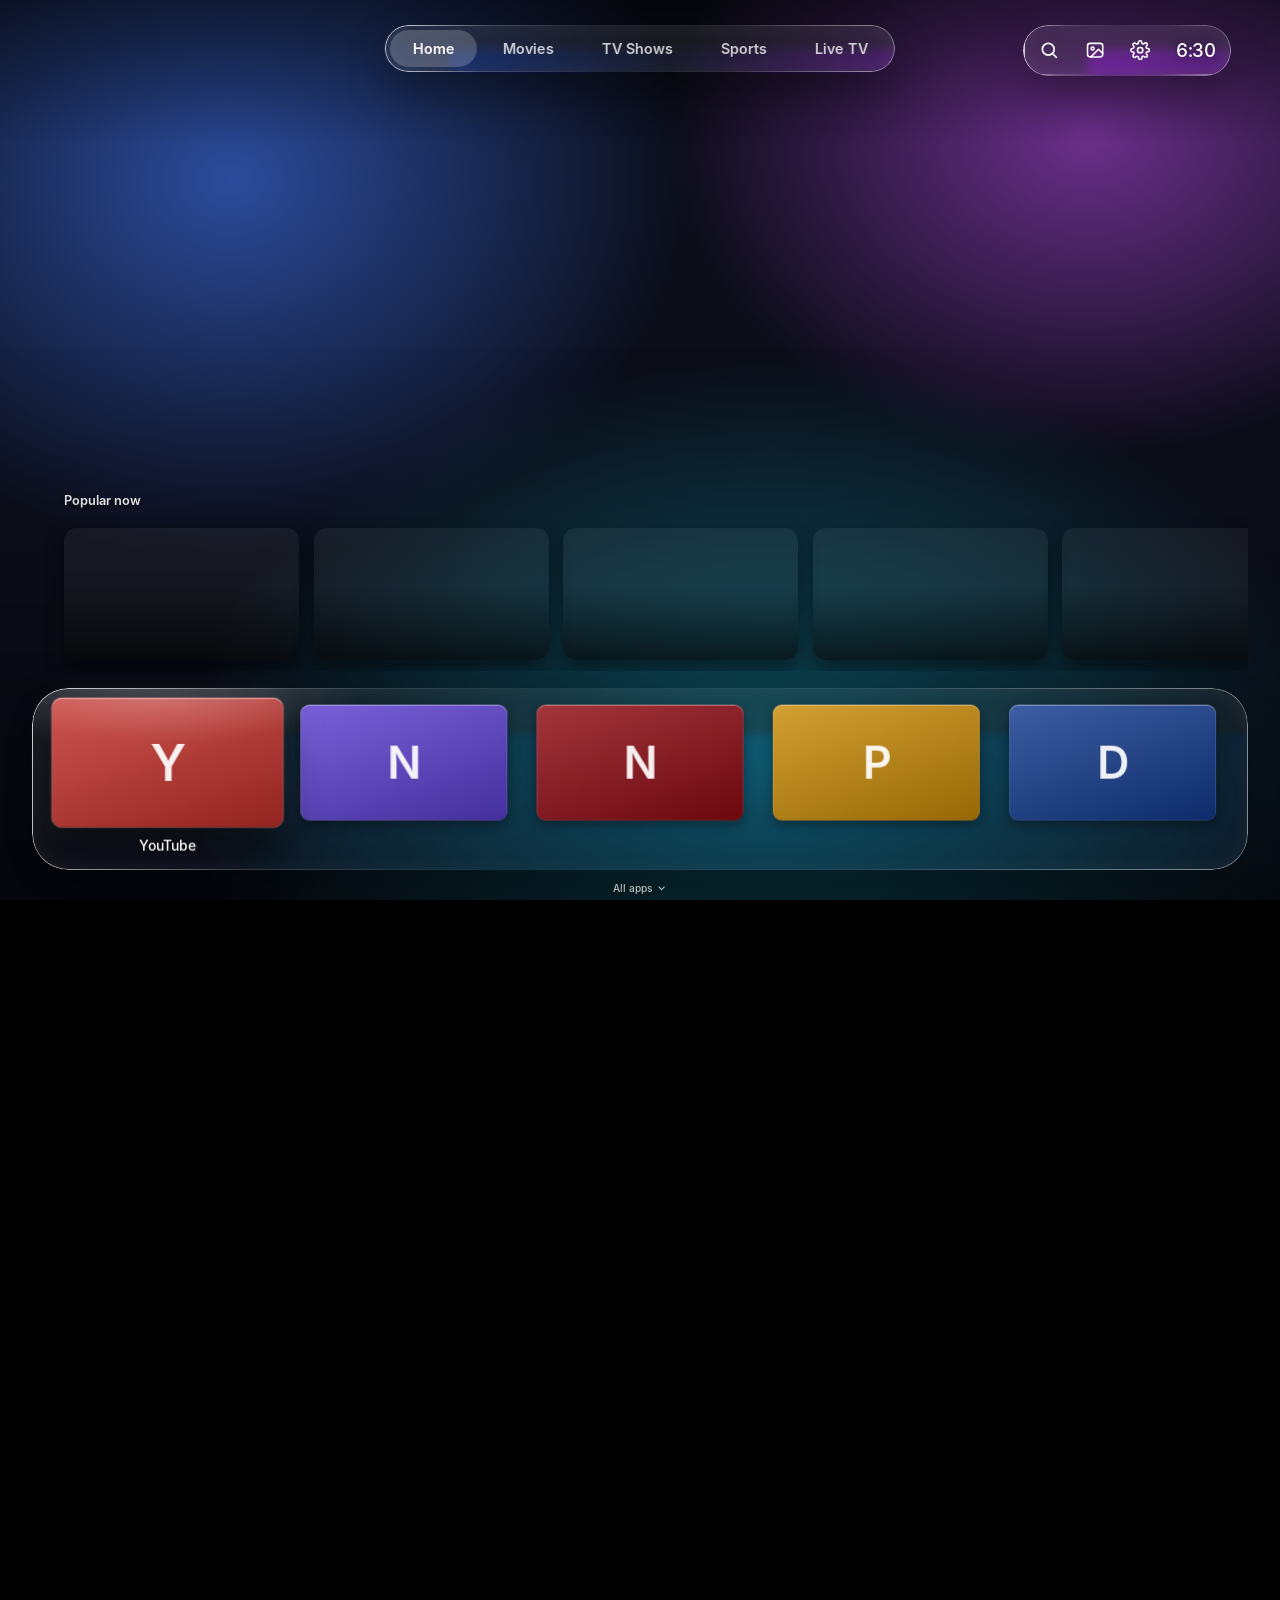
==== commit 4fa7b170: "Phone: a standalone app — no apps or All apps, tabs in a full-width bar along the bottom, Home clear" ====
--- a/app/src/main/assets/index.html
+++ b/app/src/main/assets/index.html
@@ -1242,15 +1242,15 @@
     { label: 'Channel groups', value: () => { const n = lvHiddenCats().size; return n ? `${n} hidden` : 'All shown'; }, chevron: true, ok: () => settingsSub('groups') },
     { label: 'Refresh Live TV', value: () => LV.refreshing ? (LV.progress || 'Loading…') : shortStatus(liveInfo().status), ok: () => liveRefreshNow() },
     { label: 'Backup & restore', gap: true, value: () => IS_TV ? 'Save or restore settings' : 'Save, restore or copy to TV', ok: () => bkMenu() },
-    { label: 'Icon pack', value: () => icPackLabel(), cycle: d => icPackCycle(d), ok: () => icPackCycle(1) },
+    ...(IS_TV ? [{ label: 'Icon pack', value: () => icPackLabel(), cycle: d => icPackCycle(d), ok: () => icPackCycle(1) }] : []),
     ...(!IS_TV && lkOn() ? [{ label: 'TV app icons', value: () => 'Send a photo to ' + lkTvName(), ok: () => { closeSettings(); icTvApps(); } }] : []),
-    { label: 'Reset custom icons', value: () => { const n = Object.keys(ICN).length; return n ? `${n} customized` : ''; }, ok: () => icResetAll() },
-    { label: 'Home button', value: homeLabel, ok: homeButton, cycle: homeButton },
+    ...(IS_TV ? [{ label: 'Reset custom icons', value: () => { const n = Object.keys(ICN).length; return n ? `${n} customized` : ''; }, ok: () => icResetAll() }] : []),
+    ...(IS_TV ? [{ label: 'Home button', value: homeLabel, ok: homeButton, cycle: homeButton }] : []),
     ...(IS_TV && B.keepReady ? [{ label: 'Keep TopShelf ready', value: () => B.keepReady() ? 'On · Home comes straight back' : 'Off',
       ok: () => { B.keepReadySet(!B.keepReady()); drawSettings(); }, cycle: () => { B.keepReadySet(!B.keepReady()); drawSettings(); } }] : []),
-    { label: hidden.length ? `Show ${hidden.length} hidden app${hidden.length > 1 ? 's' : ''}` : 'No hidden apps', value: () => '',
-      ok: () => { if (!hidden.length) return; hidden = []; writeJSON('hidden', hidden); buildItems(); render(); buildSettings(); drawSettings(); toast('All apps shown'); } },
-    { label: 'Reset app order', value: () => '', ok: () => { order = []; writeJSON('order', []); loadApps(); focus = 0; render(); toast('App order reset'); } },
+    ...(IS_TV ? [{ label: hidden.length ? `Show ${hidden.length} hidden app${hidden.length > 1 ? 's' : ''}` : 'No hidden apps', value: () => '',
+      ok: () => { if (!hidden.length) return; hidden = []; writeJSON('hidden', hidden); buildItems(); render(); buildSettings(); drawSettings(); toast('All apps shown'); } }] : []),
+    ...(IS_TV ? [{ label: 'Reset app order', value: () => '', ok: () => { order = []; writeJSON('order', []); loadApps(); focus = 0; render(); toast('App order reset'); } }] : []),
     ...(B.displayInfo ? [{ label: 'Screen', value: () => { try { return B.displayInfo().replace('x', '×').replace(' @', ' · ') ; } catch (e) { return ''; } }, ok: () => {} }] : []),
     ...(IS_TV && B.tryRenderScale ? [{ label: 'Picture sharpness', value: () => renderScaleName(B.getRenderScale()), cycle: d => renderScaleStep(d), ok: () => renderScaleStep(1) }] : []),
     { label: 'Speed test', value: () => 'Measure this TV', ok: () => setTimeout(speedTest, 200) },
@@ -1292,7 +1292,7 @@
         ['play', 'Run a new test on the TV', () => diagFromPhone(false)],
         ['save', 'Get the last report from the TV', () => diagFromPhone(true)]], null, 'TV diagnostic report') }] : []),
     { label: 'Show frame rate', value: () => HUD.on ? 'On' : 'Off', cycle: () => { hudToggle(); }, ok: () => { hudToggle(); refreshSettings(); } },
-    { label: 'Open Google TV home', gap: true, value: () => '', ok: () => { closeSettings(); B.openStockHome(); } },
+    ...(IS_TV ? [{ label: 'Open Google TV home', gap: true, value: () => '', ok: () => { closeSettings(); B.openStockHome(); } }] : []),
     { label: 'Android settings', value: () => '', ok: () => { closeSettings(); B.openSettings(); } }
   ];
 }
@@ -2118,6 +2118,7 @@
 <script src="multiview.js"></script>
 <script src="nativeplayer.js"></script>
 <script src="updates.js"></script>
+<script src="setinfo.js"></script>
 <script src="nativehome.js"></script>
 </body>
 </html>
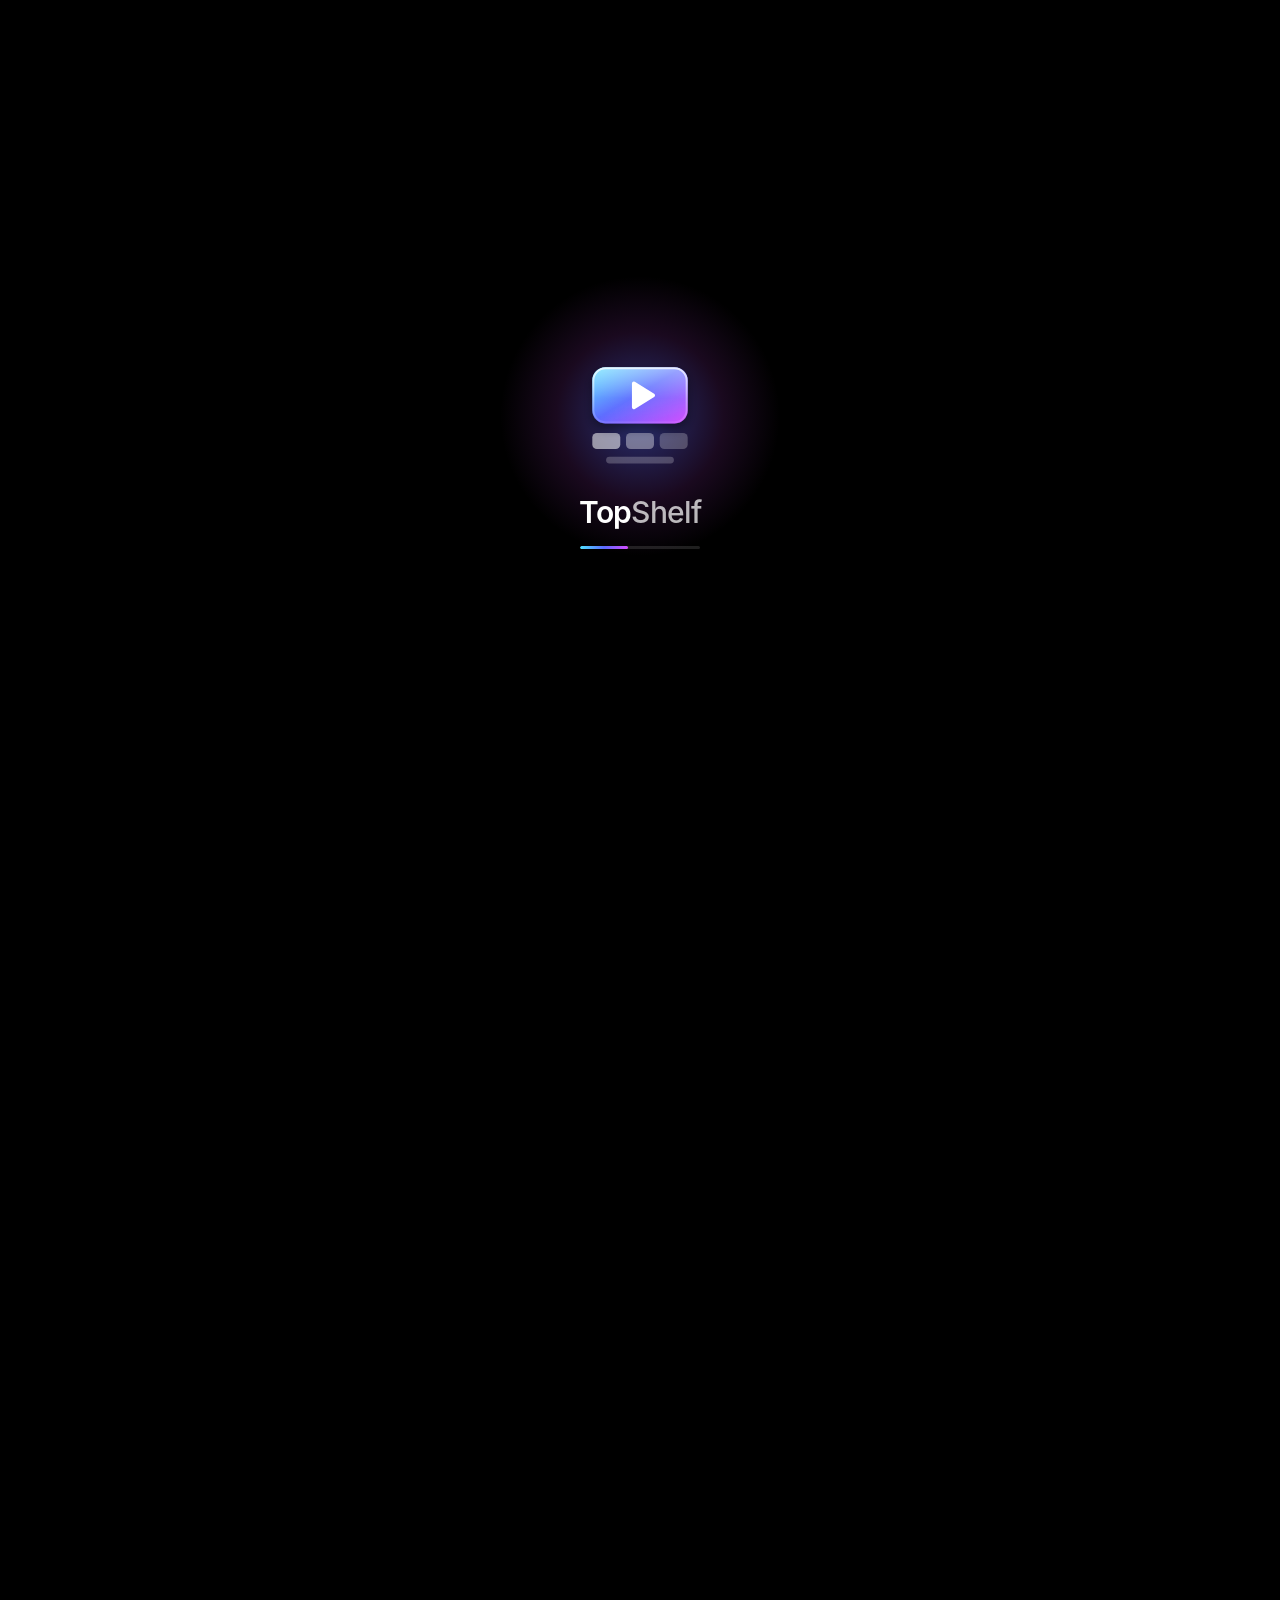
==== commit 27ff6853: "Phone: browsing is upright only; a video full screen turns the screen sideways and back Co-Authored-" ====
--- a/app/src/main/assets/index.html
+++ b/app/src/main/assets/index.html
@@ -1053,10 +1053,6 @@
       cycle: d => { S.barStyle = step(BAR_STYLES, S.barStyle || 'classic', d || 1); save(); toast('Bar style: ' + BAR_STYLES.find(x => x[0] === S.barStyle)[1]); } }] : []),
     ...(IS_TV ? [{ label: 'App bar', value: () => S.dock ? 'Shown' : 'Hidden', cycle: () => { S.dock = !S.dock; save(); } }] : []),
     { label: 'Change photo every', value: () => EVERY.find(s => s[0] === S.every)[1], cycle: d => { S.every = step(EVERY, S.every, d); save(); scheduleSlide(); } },
-    ...(!IS_TV && B.nhUpright ? [{ label: 'Upright layout', value: () => { let on = false; try { on = !!JSON.parse(B.nhInfo()).upright; } catch (e) {} return on ? 'Same as the TV (beta)' : 'Phone'; },
-      cycle: () => { let on = false; try { on = !!JSON.parse(B.nhInfo()).upright; } catch (e) {} toast(on ? 'Upright, TopShelf goes back to the phone layout' : 'Upright, TopShelf now looks like it does on the TV'); setTimeout(() => B.nhUpright(!on), 600); } }] : []),
-    ...(!IS_TV && B.nhSetOff ? [{ label: 'Sideways layout', value: () => { let off = false; try { off = !!JSON.parse(B.nhInfo()).off; } catch (e) {} return off ? 'Classic' : 'Same as the TV'; },
-      cycle: () => { let off = false; try { off = !!JSON.parse(B.nhInfo()).off; } catch (e) {} B.nhSetOff(!off); toast(off ? 'Turned sideways, TopShelf now looks like it does on the TV' : 'Sideways, TopShelf keeps its classic look'); setTimeout(() => location.reload(), 400); } }] : []),
     ...(IS_TV && B.nhSetOff ? [{ label: 'Home screen', value: () => (typeof NH !== 'undefined' && NH.on) ? 'Android (smooth)' : 'Web page (older)',
       cycle: () => { const on = typeof NH !== 'undefined' && NH.on; B.nhSetOff(on); toast(on ? 'Switching to the page version…' : 'Switching to the Android version…'); setTimeout(() => location.reload(), 400); } }] : []),
     { label: 'Look', value: () => (LOOKS.find(x => x[0] === (S.look || 'glass')) || LOOKS[0])[1], chevron: true,
@@ -1074,8 +1070,6 @@
       cycle: d => { S.saver = step(SAVER_TIMES, S.saver != null ? S.saver : (IS_TV ? 10 : 0), d); save(); } },
     { label: 'Bedtime', value: () => (BED_TIMES.find(t => t[0] === bedStart()) || BED_TIMES[0])[1] + (bedNow() ? ' · on now' : ''),
       cycle: d => { S.bedtime = step(BED_TIMES, bedStart(), d); save(); bedApply(); } },
-    ...(IS_TV ? [] : [{ label: 'Screen rotation', value: () => ({ auto: 'Auto (follow phone)', portrait: 'Portrait', landscape: 'Landscape' })[rotation()] || 'Auto',
-      cycle: d => { const v = step([['auto'], ['portrait'], ['landscape']], rotation(), d); try { B.setRotation(v); } catch (e) { S.rotate = v; } } }]),
     { id: 'posters', label: 'Movie & TV poster URL', gap: true, value: () => S.posterUrl ? urlLabel(S.posterUrl, 'Custom') : 'Default posters',
       edit: { wide: true, get: () => S.posterUrl || '', set: v => {
         v = (v || '').trim();
